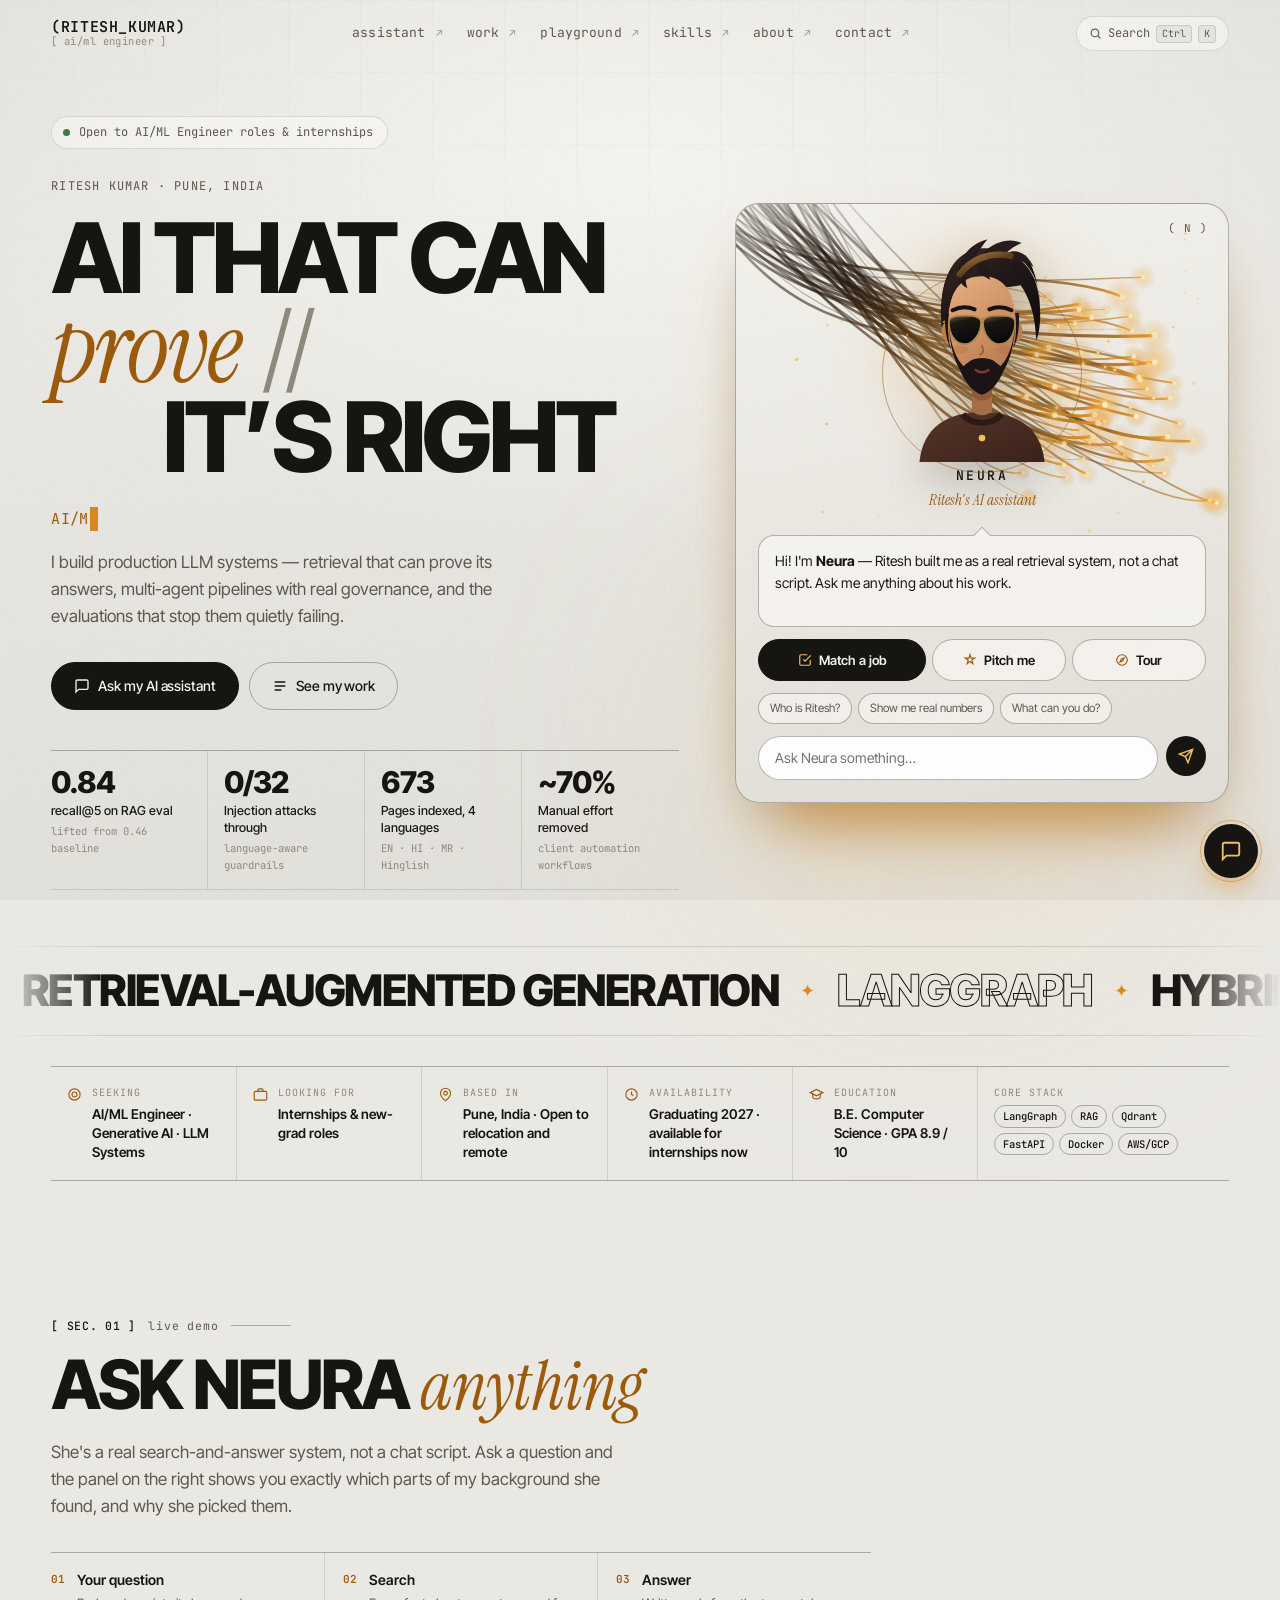
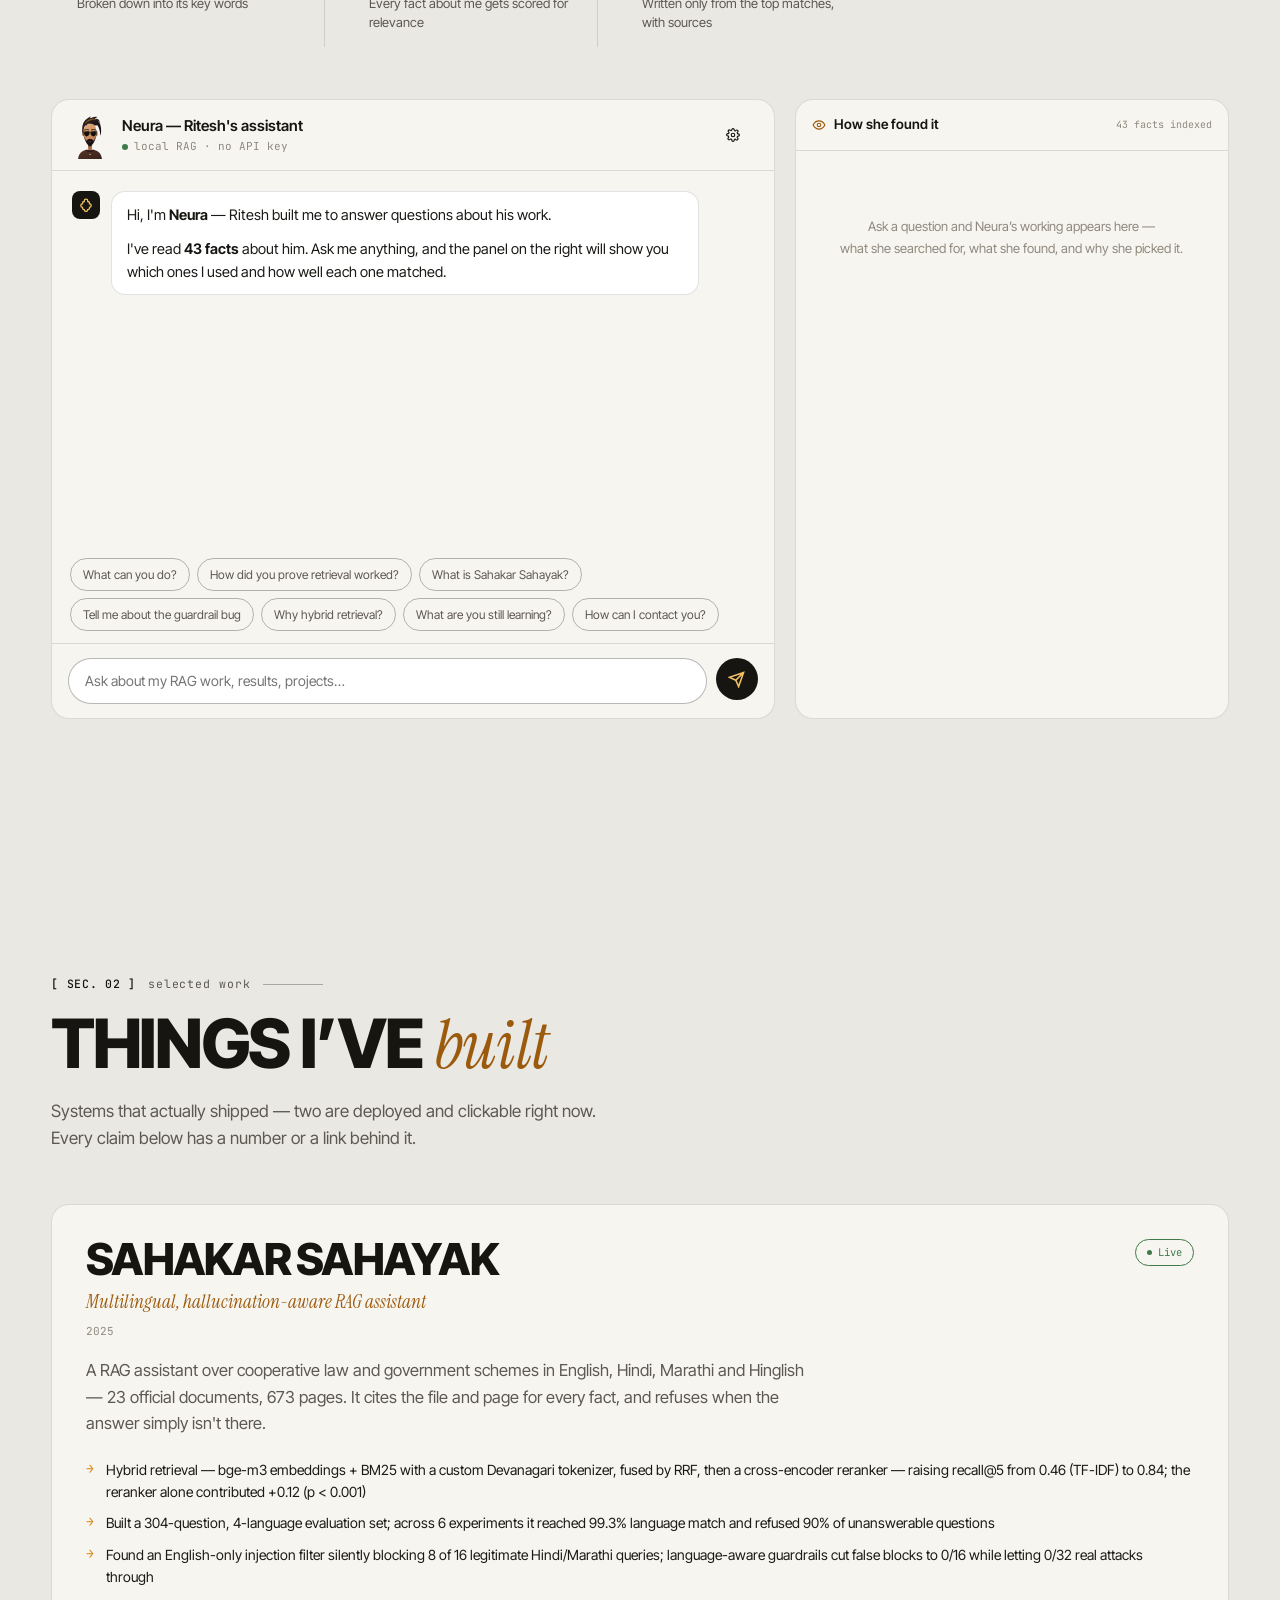
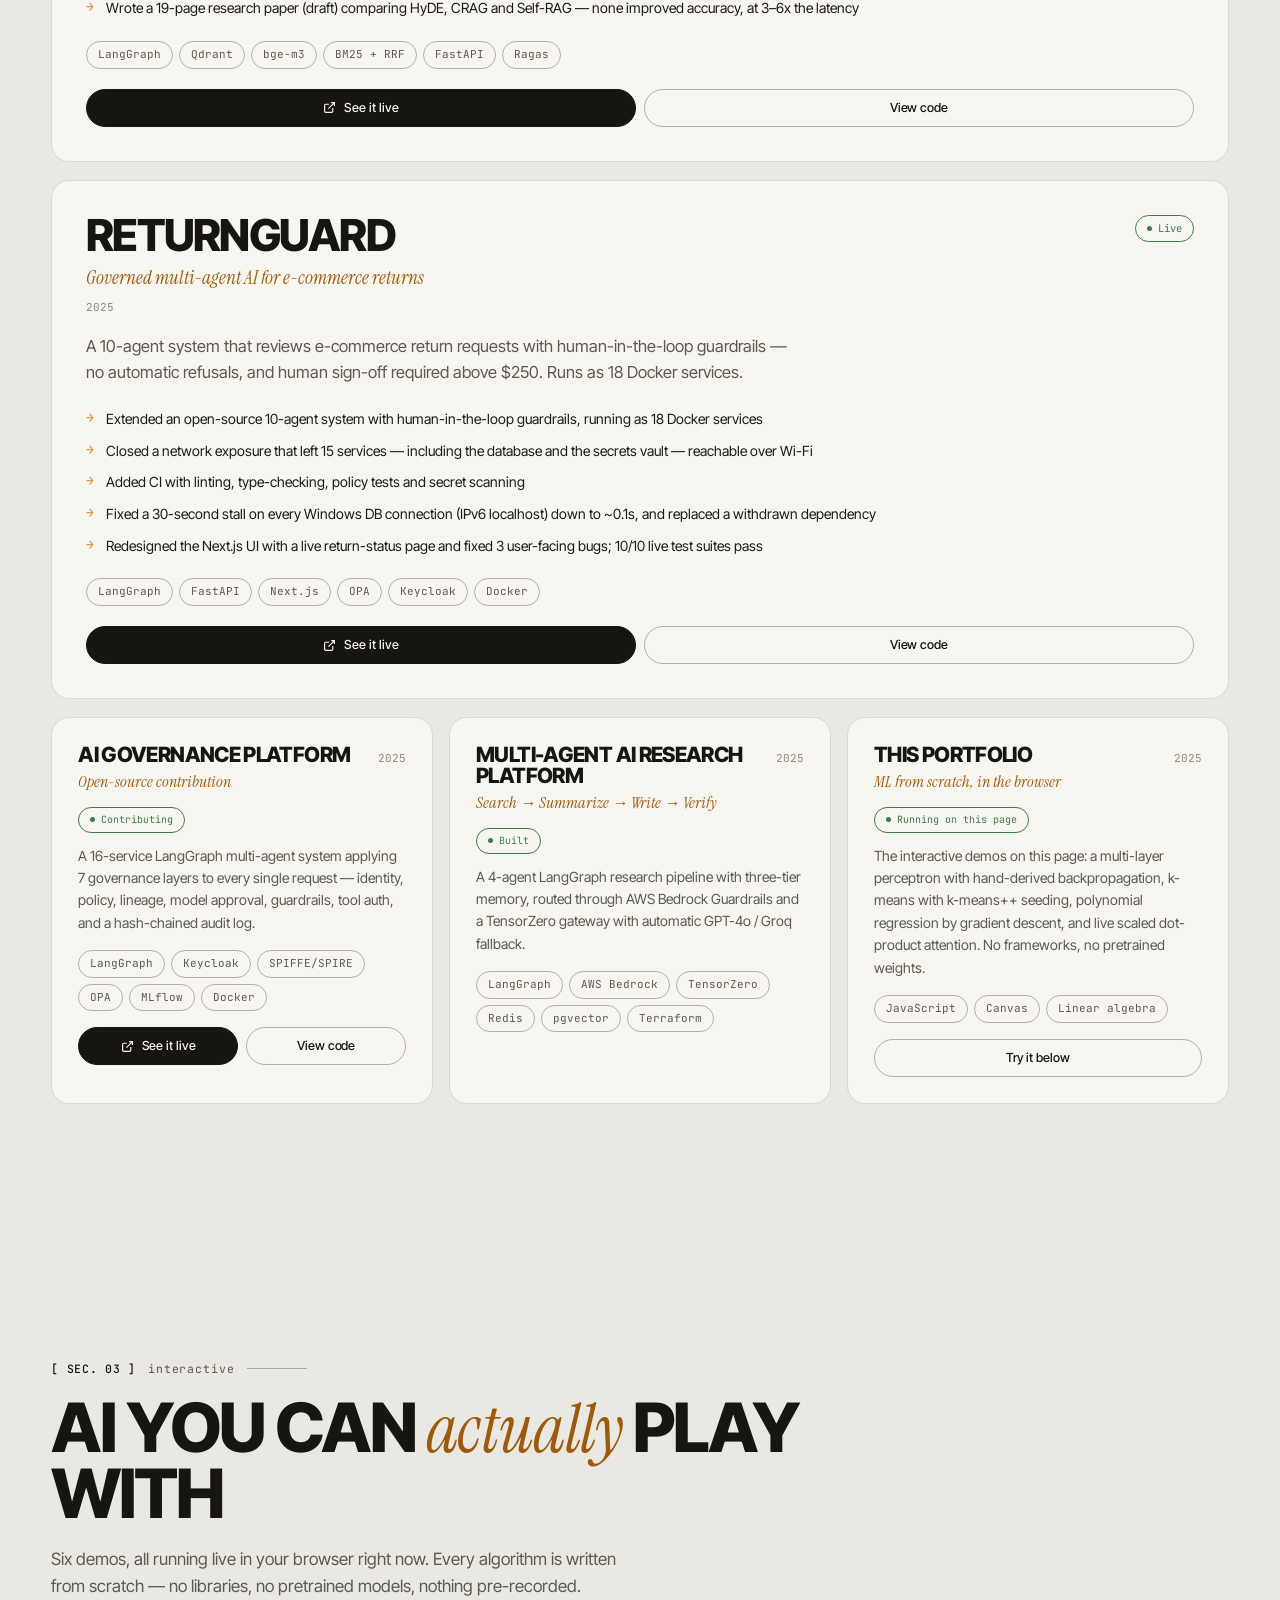
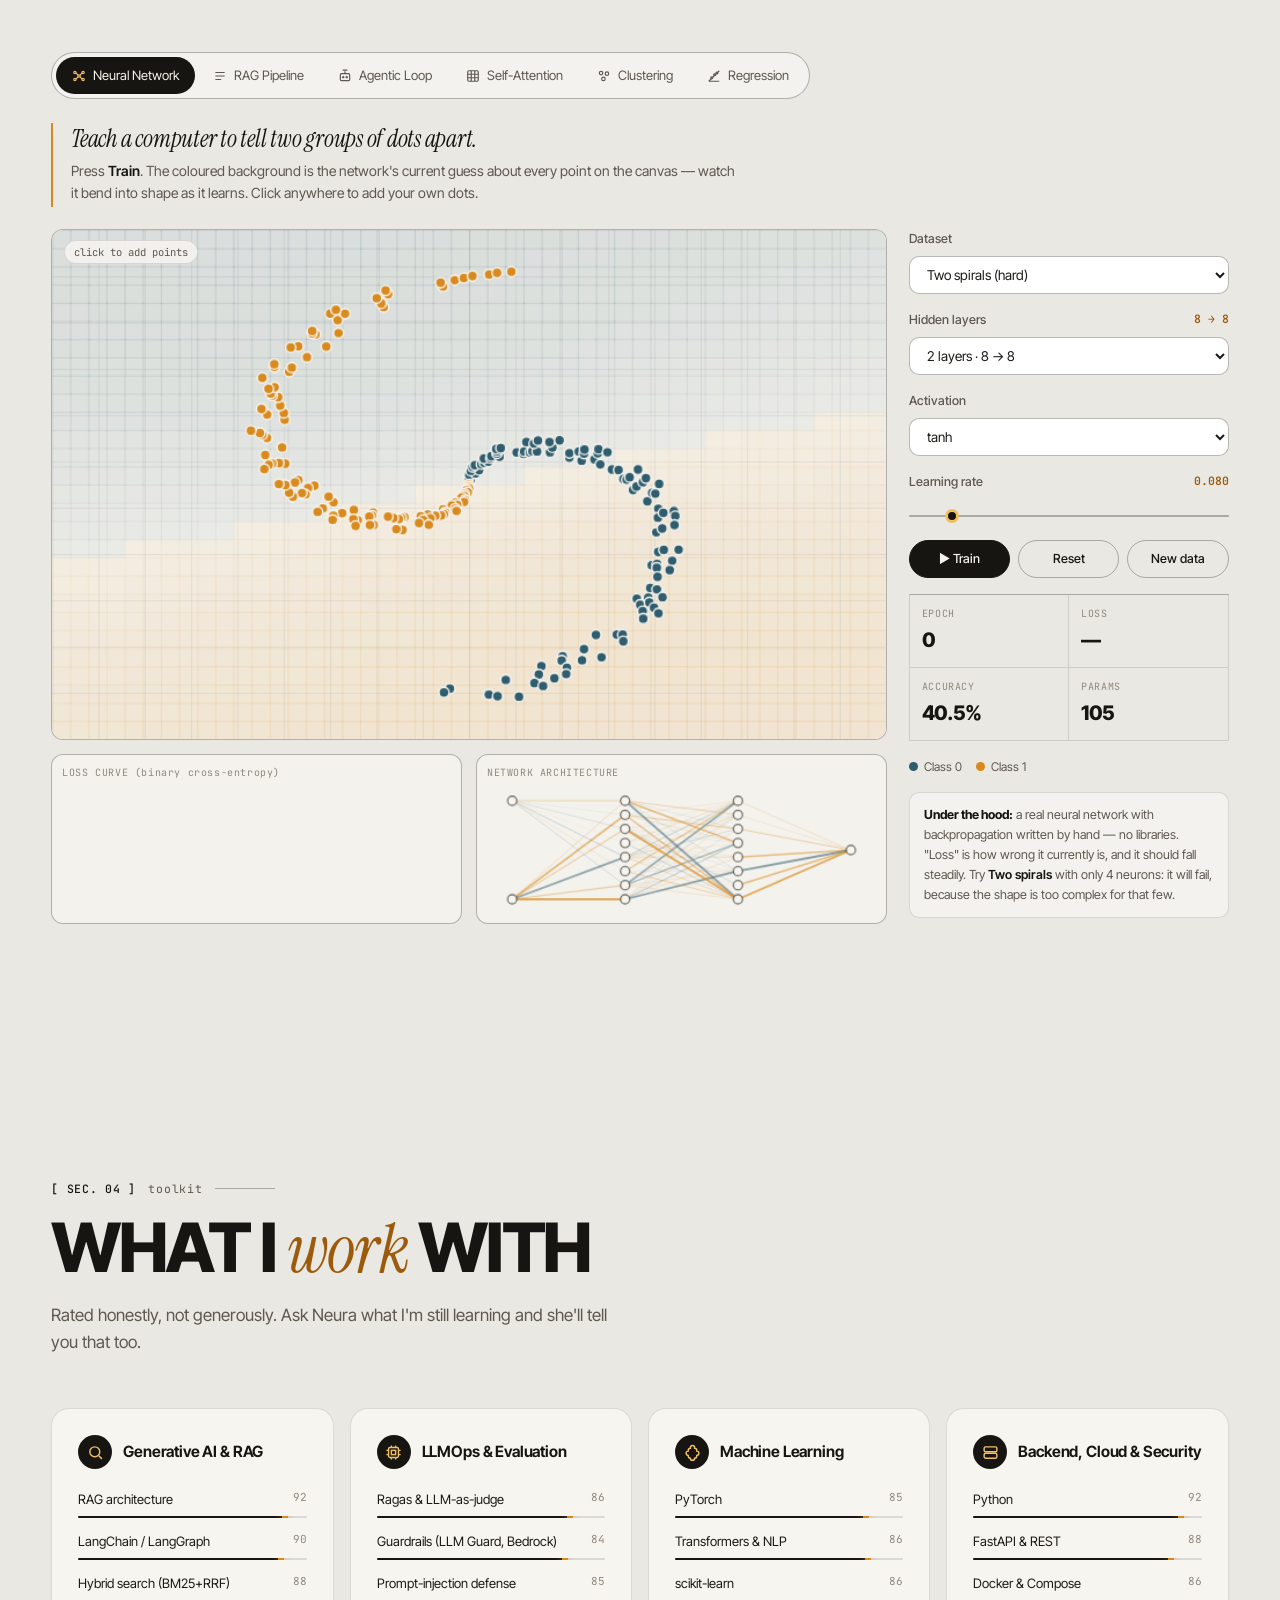
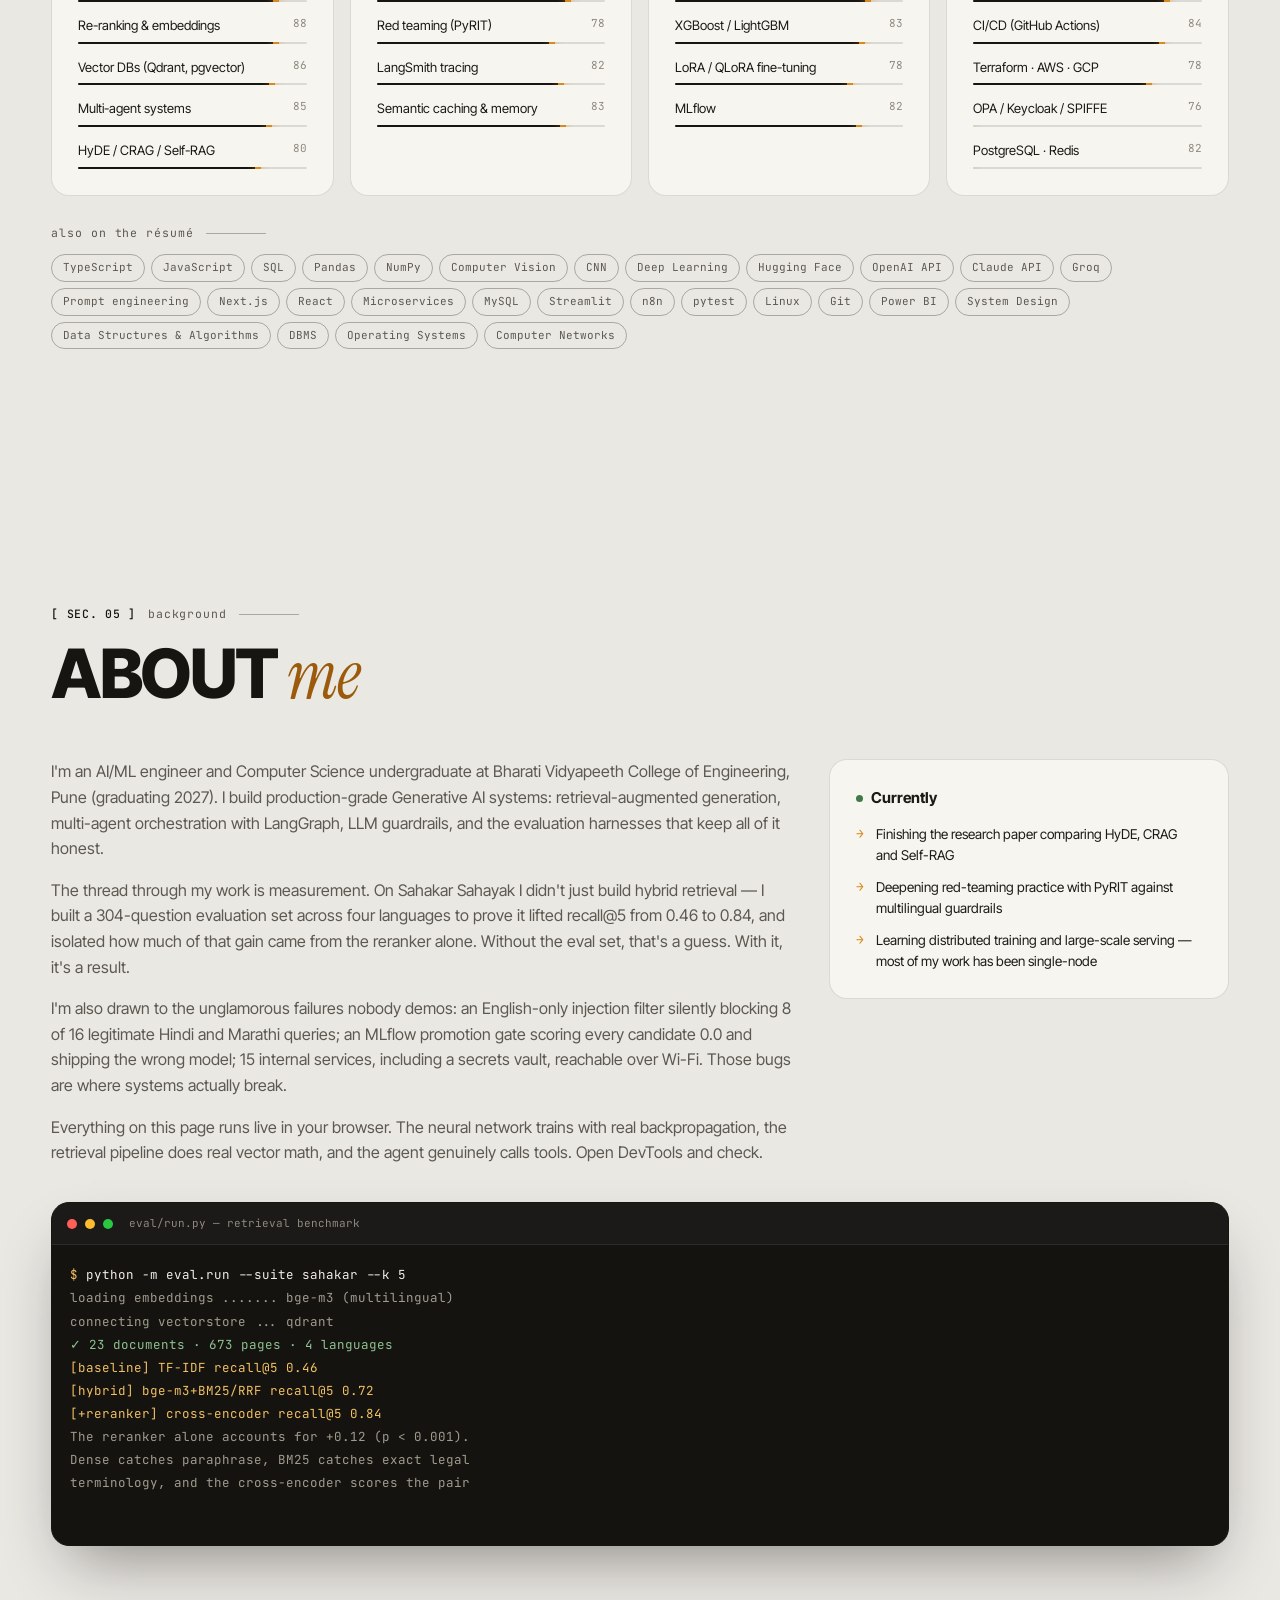
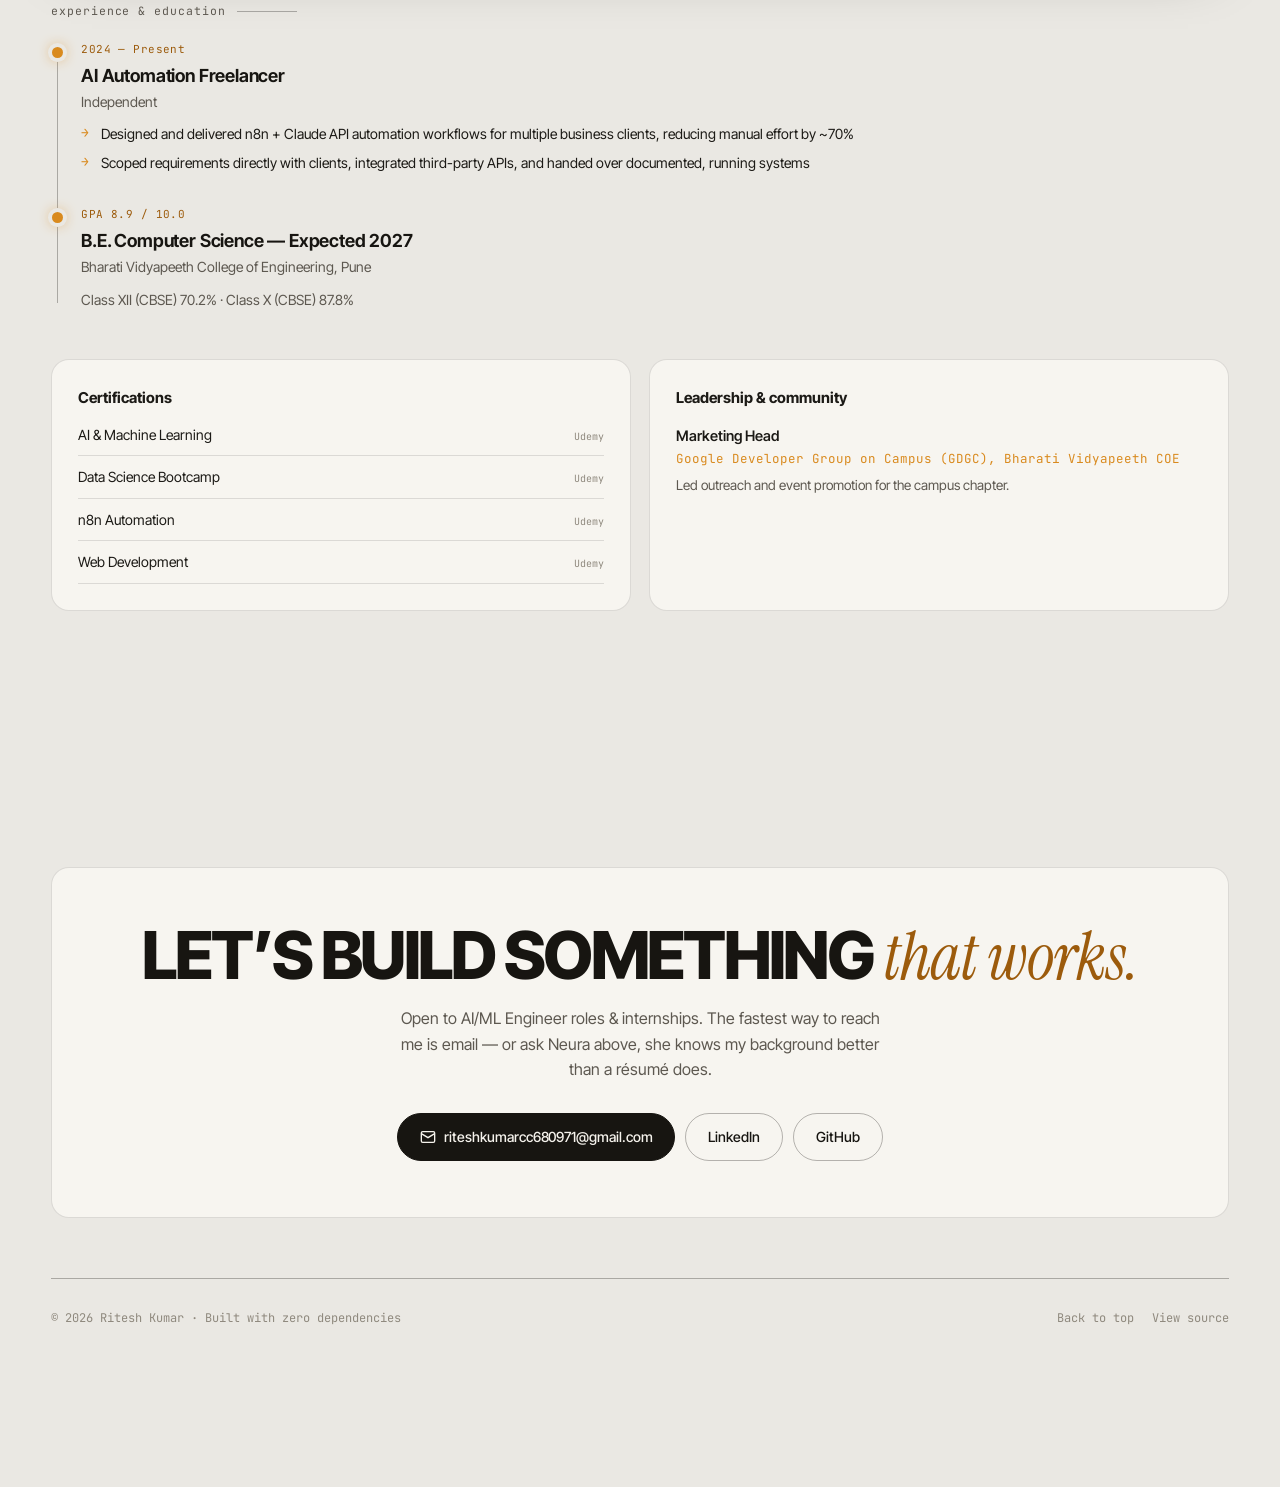
==== index.html @ d6442091 "Ritesh Kumar - AI/ML Engineer portfolio Light editorial design with Neura, an anime assistant that r" ====
<!DOCTYPE html>
<html lang="en">
<head>
<meta charset="UTF-8">
<meta name="viewport" content="width=device-width, initial-scale=1">
<title>Ritesh Kumar — AI/ML Engineer</title>
<meta name="description" content="Ritesh Kumar — AI/ML Engineer in Pune, India. Production RAG, multi-agent LangGraph systems, LLM guardrails and evaluation. Every demo on this page runs live in your browser.">
<meta name="theme-color" content="#eae8e3">

<meta property="og:type" content="website">
<meta property="og:title" content="Ritesh Kumar — AI/ML Engineer">
<meta property="og:description" content="AI/ML Engineer · Pune, India. Hallucination-aware RAG, governed multi-agent systems, and the evaluations that prove they work. Interactive demos, not screenshots.">

<link rel="icon" href="data:image/svg+xml,<svg xmlns='http://www.w3.org/2000/svg' viewBox='0 0 100 100'><defs><linearGradient id='g' x1='0' y1='0' x2='1' y2='1'><stop offset='0%25' stop-color='%23e8a33d'/><stop offset='100%25' stop-color='%23b4701a'/></linearGradient></defs><rect width='100' height='100' rx='24' fill='%23171511'/><text y='.72em' x='50%25' text-anchor='middle' font-size='44' font-weight='700' font-family='system-ui,sans-serif' fill='%23e8a33d'>RK</text></svg>">

<link rel="preconnect" href="https://fonts.googleapis.com">
<link rel="preconnect" href="https://fonts.gstatic.com" crossorigin>
<link href="https://fonts.googleapis.com/css2?family=Inter+Tight:ital,wght@0,400;0,500;0,600;0,700;0,800;1,400&family=Instrument+Serif:ital@0;1&family=JetBrains+Mono:wght@400;500;600&display=swap" rel="stylesheet">
<link rel="stylesheet" href="css/style.css">
</head>
<body>

<a class="skip-link" href="#assistant">Skip to content</a>

<div class="bg-layer"></div>
<div class="grid-overlay"></div>

<!-- ======================= NAV ======================= -->
<div class="scroll-progress" id="scroll-progress"></div>
<nav class="nav" id="nav">
  <div class="wrap">
    <a href="#top" class="logo">
      <span class="logo-brand">(<span id="logo-name">RITESH_KUMAR</span>)</span>
      <span class="logo-sub" id="logo-role">[ ai/ml engineer ]</span>
    </a>

    <div class="nav-links" id="nav-links">
      <a href="#assistant">assistant <i>&#8599;</i></a>
      <a href="#projects">work <i>&#8599;</i></a>
      <a href="#playground">playground <i>&#8599;</i></a>
      <a href="#skills">skills <i>&#8599;</i></a>
      <a href="#about">about <i>&#8599;</i></a>
      <a href="#contact">contact <i>&#8599;</i></a>
    </div>

    <div class="nav-cta">
      <button class="kbd-hint" id="palette-open" aria-label="Open command palette">
        <svg width="13" height="13" viewBox="0 0 24 24" fill="none" stroke="currentColor" stroke-width="2.2"><circle cx="11" cy="11" r="7"/><path d="m21 21-4.3-4.3"/></svg>
        Search <kbd>Ctrl</kbd><kbd>K</kbd>
      </button>
      <a class="btn btn-primary btn-sm nav-resume" id="nav-resume" href="#">
        <svg width="13" height="13" viewBox="0 0 24 24" fill="none" stroke="currentColor" stroke-width="2.2"><path d="M21 15v4a2 2 0 0 1-2 2H5a2 2 0 0 1-2-2v-4M7 10l5 5 5-5M12 15V3"/></svg>
        Résumé
      </a>
      <button class="nav-toggle" id="nav-toggle" aria-label="Menu">
        <svg width="18" height="18" viewBox="0 0 24 24" fill="none" stroke="currentColor" stroke-width="2"><path d="M3 6h18M3 12h18M3 18h18"/></svg>
      </button>
    </div>
  </div>
</nav>

<!-- ======================= HERO ======================= -->
<header class="hero" id="top">
  <div class="wrap hero-inner">
    <div>
      <div class="badge">
        <span class="pulse"></span>
        <span id="avail-text">Open to AI/ML Engineer roles</span>
      </div>

      <div class="hero-name" id="hero-name"></div>
      <h1 class="display">
        <span class="d-line">AI THAT CAN</span>
        <span class="d-line"><em>prove</em> <span class="slash">//</span></span>
        <span class="d-line d-indent">IT&rsquo;S RIGHT</span>
      </h1>
      <div class="hero-role"><span id="typed"></span><span class="caret">&nbsp;</span></div>
      <p class="hero-desc" id="hero-desc"></p>

      <div class="hero-actions">
        <a href="#assistant" class="btn btn-primary">
          <svg width="16" height="16" viewBox="0 0 24 24" fill="none" stroke="currentColor" stroke-width="2"><path d="M21 15a2 2 0 0 1-2 2H7l-4 4V5a2 2 0 0 1 2-2h14a2 2 0 0 1 2 2z"/></svg>
          Ask my AI assistant
        </a>
        <a href="#projects" class="btn">
          <svg width="16" height="16" viewBox="0 0 24 24" fill="none" stroke="currentColor" stroke-width="2"><path d="M4 6h16M4 12h16M4 18h10"/></svg>
          See my work
        </a>
        <a href="#" class="btn btn-ghost" id="resume-link">
          <svg width="16" height="16" viewBox="0 0 24 24" fill="none" stroke="currentColor" stroke-width="2"><path d="M21 15v4a2 2 0 0 1-2 2H5a2 2 0 0 1-2-2v-4M7 10l5 5 5-5M12 15V3"/></svg>
          Résumé
        </a>
      </div>

      <div class="metrics" id="metrics"></div>
    </div>

    <!-- ---- Anime assistant character ---- -->
    <div class="hero-bot" id="hero-bot">
      <canvas class="strand-canvas" id="strand-canvas"></canvas>
      <div class="bot-stage">
        <div class="bot-glow"></div>
        <div class="bot-rings"><span></span><span></span></div>
        <div class="bot-char" id="avatar-mount"></div>
        <div class="bot-name">
          <span class="bot-name-tag">NEURA</span>
          <span class="bot-name-sub">Ritesh's AI assistant</span>
        </div>
      </div>

      <div class="bot-bubble" id="hero-bubble">
        <div class="bubble-inner" id="hero-bubble-text">
          Hi! I'm <b>Neura</b> — Ritesh built me as a real retrieval system, not a chat script. Ask me anything about his work.
        </div>
        <div class="bubble-meta" id="hero-bubble-meta"></div>
      </div>

      <div class="neura-skills" role="group" aria-label="Things Neura can do">
        <button type="button" class="skill-btn skill-main" data-skill="match">
          <svg width="14" height="14" viewBox="0 0 24 24" fill="none" stroke="currentColor" stroke-width="2"><path d="M9 11l3 3L22 4"/><path d="M21 12v7a2 2 0 0 1-2 2H5a2 2 0 0 1-2-2V5a2 2 0 0 1 2-2h11"/></svg>
          Match a job
        </button>
        <button type="button" class="skill-btn" data-skill="pitch">
          <svg width="14" height="14" viewBox="0 0 24 24" fill="none" stroke="currentColor" stroke-width="2"><path d="M12 3l1.9 5.8H20l-4.9 3.6 1.9 5.8L12 14.6l-4.9 3.6 1.9-5.8L4 8.8h6.1z"/></svg>
          Pitch me
        </button>
        <button type="button" class="skill-btn" data-skill="tour">
          <svg width="14" height="14" viewBox="0 0 24 24" fill="none" stroke="currentColor" stroke-width="2"><circle cx="12" cy="12" r="9"/><path d="m15.5 8.5-2.2 4.8-4.8 2.2 2.2-4.8z"/></svg>
          Tour
        </button>
      </div>

      <div class="bot-chips" id="hero-chips"></div>

      <form class="bot-input-row" id="hero-form">
        <input class="bot-input" id="hero-input" placeholder="Ask Neura something…" autocomplete="off" aria-label="Ask the assistant">
        <button class="bot-send" type="submit" aria-label="Send">
          <svg width="16" height="16" viewBox="0 0 24 24" fill="none" stroke="currentColor" stroke-width="2.2"><path d="M22 2 11 13M22 2l-7 20-4-9-9-4z"/></svg>
        </button>
      </form>
    </div>
  </div>
</header>

<!-- ======================= MARQUEE ======================= -->
<div class="marquee" aria-hidden="true">
  <div class="marquee-track" id="marquee-track"></div>
</div>

<!-- ======================= AT A GLANCE ======================= -->
<div class="glance-wrap">
  <div class="wrap">
    <div class="glance reveal reveal-stagger" id="glance"></div>
  </div>
</div>

<!-- ======================= ASSISTANT ======================= -->
<section id="assistant">
  <div class="wrap">
    <div class="sec-head reveal">
      <div class="sec-tag"><span class="sec-num">[ SEC. 01 ]</span> live demo</div>
      <h2>Ask Neura <em>anything</em></h2>
      <p>She's a real search-and-answer system, not a chat script. Ask a question and the panel on the right shows you exactly which parts of my background she found, and why she picked them.</p>

      <div class="steps">
        <div class="step">
          <span class="step-n">1</span>
          <div><b>Your question</b><span>Broken down into its key words</span></div>
        </div>
        <div class="step">
          <span class="step-n">2</span>
          <div><b>Search</b><span>Every fact about me gets scored for relevance</span></div>
        </div>
        <div class="step">
          <span class="step-n">3</span>
          <div><b>Answer</b><span>Written only from the top matches, with sources</span></div>
        </div>
      </div>
    </div>

    <div class="chat-shell reveal">
      <div class="panel chat-panel">
        <div class="chat-head">
          <div class="chat-avatar">
            <svg width="18" height="18" viewBox="0 0 24 24" fill="none" stroke="currentColor" stroke-width="2"><path d="M12 2a3 3 0 0 0-3 3v1a3 3 0 0 0-3 3v1a3 3 0 0 0 0 6v1a3 3 0 0 0 3 3 3 3 0 0 0 6 0 3 3 0 0 0 3-3v-1a3 3 0 0 0 0-6V9a3 3 0 0 0-3-3V5a3 3 0 0 0-3-3z"/></svg>
          </div>
          <div style="flex:1">
            <div class="chat-title">Portfolio Assistant</div>
            <div class="chat-status"><span class="pulse"></span><span id="brain-mode">local RAG · no API key</span></div>
          </div>
          <button class="btn btn-sm btn-ghost" id="settings-open" title="Connect an LLM">
            <svg width="14" height="14" viewBox="0 0 24 24" fill="none" stroke="currentColor" stroke-width="2"><circle cx="12" cy="12" r="3"/><path d="M19.4 15a1.7 1.7 0 0 0 .3 1.9l.1.1a2 2 0 1 1-2.8 2.8l-.1-.1a1.7 1.7 0 0 0-1.9-.3 1.7 1.7 0 0 0-1 1.5V21a2 2 0 1 1-4 0v-.1A1.7 1.7 0 0 0 8.9 19a1.7 1.7 0 0 0-1.9.3l-.1.1a2 2 0 1 1-2.8-2.8l.1-.1a1.7 1.7 0 0 0 .3-1.9 1.7 1.7 0 0 0-1.5-1H3a2 2 0 1 1 0-4h.1A1.7 1.7 0 0 0 5 8.9a1.7 1.7 0 0 0-.3-1.9l-.1-.1a2 2 0 1 1 2.8-2.8l.1.1a1.7 1.7 0 0 0 1.9.3H9a1.7 1.7 0 0 0 1-1.5V3a2 2 0 1 1 4 0v.1a1.7 1.7 0 0 0 1 1.5 1.7 1.7 0 0 0 1.9-.3l.1-.1a2 2 0 1 1 2.8 2.8l-.1.1a1.7 1.7 0 0 0-.3 1.9V9a1.7 1.7 0 0 0 1.5 1H21a2 2 0 1 1 0 4h-.1a1.7 1.7 0 0 0-1.5 1z"/></svg>
          </button>
        </div>

        <div class="chat-log" id="chat-log"></div>
        <div class="chat-suggest" id="chat-suggest"></div>

        <form class="chat-input-row" id="chat-form">
          <input class="chat-input" id="chat-input" placeholder="Ask about my RAG work, results, projects…" autocomplete="off">
          <button class="send-btn" type="submit" id="chat-send" aria-label="Send">
            <svg width="17" height="17" viewBox="0 0 24 24" fill="none" stroke="currentColor" stroke-width="2.2"><path d="M22 2 11 13M22 2l-7 20-4-9-9-4z"/></svg>
          </button>
        </form>
      </div>

      <div class="panel inspector">
        <div class="insp-head">
          <h3>
            <svg width="14" height="14" viewBox="0 0 24 24" fill="none" stroke="currentColor" stroke-width="2" style="color:var(--accent-deep)"><path d="M2 12s3.5-7 10-7 10 7 10 7-3.5 7-10 7-10-7-10-7z"/><circle cx="12" cy="12" r="3"/></svg>
            How she found it
          </h3>
          <span class="chunk-src" id="corpus-size"></span>
        </div>
        <div class="insp-body" id="inspector">
          <div class="insp-empty">
            Ask a question and Neura&rsquo;s working appears here —<br>
            what she searched for, what she found, and why she picked it.
          </div>
        </div>
      </div>
    </div>
  </div>
</section>

<!-- ======================= PROJECTS ======================= -->
<section id="projects">
  <div class="wrap">
    <div class="sec-head reveal">
      <div class="sec-tag"><span class="sec-num">[ SEC. 02 ]</span> selected work</div>
      <h2>Things I&rsquo;ve <em>built</em></h2>
      <p>Systems that actually shipped — two are deployed and clickable right now. Every claim below has a number or a link behind it.</p>
    </div>
    <div id="proj-featured" class="reveal"></div>
    <div class="proj-grid" id="proj-grid"></div>
  </div>
</section>

<!-- ======================= PLAYGROUND ======================= -->
<section id="playground">
  <div class="wrap">
    <div class="sec-head reveal">
      <div class="sec-tag"><span class="sec-num">[ SEC. 03 ]</span> interactive</div>
      <h2>AI you can <em>actually</em> play with</h2>
      <p>Six demos, all running live in your browser right now. Every algorithm is written from scratch — no libraries, no pretrained models, nothing pre-recorded.</p>
    </div>

    <div class="tabs reveal" id="tabs">
      <button class="tab active" data-tab="nn">
        <svg width="14" height="14" viewBox="0 0 24 24" fill="none" stroke="currentColor" stroke-width="2"><circle cx="5" cy="6" r="2"/><circle cx="5" cy="18" r="2"/><circle cx="12" cy="12" r="2"/><circle cx="19" cy="6" r="2"/><circle cx="19" cy="18" r="2"/><path d="M7 6.5 10.5 11M7 17.5 10.5 13M14 11 17 6.5M14 13l3 4.5"/></svg>
        Neural Network
      </button>
      <button class="tab" data-tab="rag">
        <svg width="14" height="14" viewBox="0 0 24 24" fill="none" stroke="currentColor" stroke-width="2"><path d="M4 6h16M4 12h16M4 18h10"/></svg>
        RAG Pipeline
      </button>
      <button class="tab" data-tab="agent">
        <svg width="14" height="14" viewBox="0 0 24 24" fill="none" stroke="currentColor" stroke-width="2"><rect x="4" y="8" width="16" height="12" rx="2"/><path d="M12 8V4M8 2h8"/><circle cx="9" cy="14" r="1"/><circle cx="15" cy="14" r="1"/></svg>
        Agentic Loop
      </button>
      <button class="tab" data-tab="attn">
        <svg width="14" height="14" viewBox="0 0 24 24" fill="none" stroke="currentColor" stroke-width="2"><rect x="3" y="3" width="18" height="18" rx="2"/><path d="M3 9h18M3 15h18M9 3v18M15 3v18"/></svg>
        Self-Attention
      </button>
      <button class="tab" data-tab="kmeans">
        <svg width="14" height="14" viewBox="0 0 24 24" fill="none" stroke="currentColor" stroke-width="2"><circle cx="7" cy="7" r="3"/><circle cx="17" cy="8" r="3"/><circle cx="11" cy="17" r="3"/></svg>
        Clustering
      </button>
      <button class="tab" data-tab="reg">
        <svg width="14" height="14" viewBox="0 0 24 24" fill="none" stroke="currentColor" stroke-width="2"><path d="M3 21 21 3M3 21h18"/><circle cx="8" cy="15" r="1.6"/><circle cx="13" cy="10" r="1.6"/><circle cx="17" cy="7" r="1.6"/></svg>
        Regression
      </button>
    </div>

    <!-- ---- Neural network ---- -->
    <div class="tab-panel active" data-panel="nn">
      <div class="demo-intro">
        <b>Teach a computer to tell two groups of dots apart.</b>
        <span>Press <b>Train</b>. The coloured background is the network's current guess about every point on the canvas — watch it bend into shape as it learns. Click anywhere to add your own dots.</span>
      </div>
      <div class="demo-grid">
        <div>
          <div class="canvas-wrap">
            <canvas id="nn-canvas" width="720" height="440"></canvas>
            <div class="canvas-badge" id="nn-badge">click to add points</div>
          </div>
          <div style="display:grid;grid-template-columns:1fr 1fr;gap:14px;margin-top:14px">
            <div class="canvas-wrap" style="padding:10px">
              <div class="stat-l" style="margin-bottom:6px">LOSS CURVE (binary cross-entropy)</div>
              <canvas id="nn-loss" width="340" height="110"></canvas>
            </div>
            <div class="canvas-wrap" style="padding:10px">
              <div class="stat-l" style="margin-bottom:6px">NETWORK ARCHITECTURE</div>
              <canvas id="nn-arch" width="340" height="110"></canvas>
            </div>
          </div>
        </div>

        <div class="ctrl-stack">
          <div class="ctrl-group">
            <div class="ctrl-label">Dataset</div>
            <select id="nn-dataset">
              <option value="spiral">Two spirals (hard)</option>
              <option value="circles">Concentric circles</option>
              <option value="xor">XOR quadrants</option>
              <option value="blobs">Gaussian blobs (easy)</option>
            </select>
          </div>
          <div class="ctrl-group">
            <div class="ctrl-label">Hidden layers <span class="ctrl-val" id="nn-arch-val">8 → 8</span></div>
            <select id="nn-layers">
              <option value="4">1 layer · 4 neurons</option>
              <option value="8">1 layer · 8 neurons</option>
              <option value="8,8" selected>2 layers · 8 → 8</option>
              <option value="12,8">2 layers · 12 → 8</option>
              <option value="16,12,8">3 layers · 16 → 12 → 8</option>
            </select>
          </div>
          <div class="ctrl-group">
            <div class="ctrl-label">Activation</div>
            <select id="nn-act">
              <option value="tanh">tanh</option>
              <option value="relu">ReLU</option>
              <option value="sigmoid">sigmoid</option>
            </select>
          </div>
          <div class="ctrl-group">
            <div class="ctrl-label">Learning rate <span class="ctrl-val" id="nn-lr-val">0.080</span></div>
            <input type="range" id="nn-lr" min="1" max="60" value="8">
          </div>

          <div class="btn-row">
            <button class="btn btn-primary btn-sm" id="nn-play">▶ Train</button>
            <button class="btn btn-sm" id="nn-reset">Reset</button>
            <button class="btn btn-sm" id="nn-regen">New data</button>
          </div>

          <div class="stat-grid">
            <div class="stat"><div class="stat-l">EPOCH</div><div class="stat-v" id="nn-epoch">0</div></div>
            <div class="stat"><div class="stat-l">LOSS</div><div class="stat-v" id="nn-loss-val">—</div></div>
            <div class="stat"><div class="stat-l">ACCURACY</div><div class="stat-v" id="nn-acc">—</div></div>
            <div class="stat"><div class="stat-l">PARAMS</div><div class="stat-v" id="nn-params">0</div></div>
          </div>

          <div class="legend">
            <div class="legend-item"><span class="legend-dot" style="background:#2f5d6e"></span>Class 0</div>
            <div class="legend-item"><span class="legend-dot" style="background:#d98a1e"></span>Class 1</div>
          </div>

          <div class="note">
            <strong>Under the hood:</strong> a real neural network with backpropagation written by hand — no libraries. "Loss" is how wrong it currently is, and it should fall steadily. Try <em>Two spirals</em> with only 4 neurons: it will fail, because the shape is too complex for that few.
          </div>
        </div>
      </div>
    </div>

    <!-- ---- RAG pipeline ---- -->
    <div class="tab-panel" data-panel="rag">
      <div class="demo-intro">
        <b>This is how Neura above actually works — try it on your own text.</b>
        <span>Paste anything, ask a question about it, and every step is shown: how the text gets split up, how each piece is scored against your question, and which pieces survive to form the answer.</span>
      </div>
      <div class="demo-grid">
        <div class="ctrl-stack">
          <div class="ctrl-group">
            <div class="ctrl-label">1 · Your document <span class="ctrl-val" id="rag-doc-stats"></span></div>
            <textarea class="text-input" id="rag-doc" rows="7"></textarea>
          </div>
          <div class="ctrl-group">
            <div class="ctrl-label">Chunk size <span class="ctrl-val" id="rag-cs-val">180 chars</span></div>
            <input type="range" id="rag-cs" min="80" max="400" value="180" step="10">
          </div>
          <div class="ctrl-group">
            <div class="ctrl-label">Overlap <span class="ctrl-val" id="rag-ov-val">40 chars</span></div>
            <input type="range" id="rag-ov" min="0" max="120" value="40" step="5">
          </div>
          <div class="ctrl-group">
            <div class="ctrl-label">2 · Ask a question</div>
            <input class="text-input" id="rag-q" placeholder="What does the document say about…">
          </div>
          <button class="btn btn-primary" id="rag-run">Run pipeline</button>
          <div class="note">
            <strong>Try breaking it:</strong> set the chunk size very small and the answer loses its context. Set the overlap to zero and any fact sitting on a boundary becomes unfindable. This is the real trade-off in every search system.
          </div>
        </div>

        <div class="panel" style="padding:18px;min-height:520px" id="rag-out">
          <div class="insp-empty">Paste text, ask a question, hit run.<br>Every pipeline stage is rendered step by step.</div>
        </div>
      </div>
    </div>

    <!-- ---- Agent ---- -->
    <div class="tab-panel" data-panel="agent">
      <div class="demo-intro">
        <b>Give an AI a goal and watch it figure out the steps itself.</b>
        <span>It splits your goal into parts, picks the right tool for each one, runs it, and reads the result before answering. Expand any step to see the raw data it got back.</span>
      </div>
      <div class="demo-grid">
        <div class="ctrl-stack">
          <div class="ctrl-group">
            <div class="ctrl-label">Give the agent a goal</div>
            <input class="text-input" id="agent-goal" placeholder="e.g. list my langgraph projects and how to contact me">
          </div>
          <div class="btn-row">
            <button class="btn btn-primary" id="agent-run">Run agent</button>
            <button class="btn" id="agent-clear">Clear</button>
          </div>
          <div class="ctrl-group">
            <div class="ctrl-label">Try one of these</div>
            <div class="pill-row" id="agent-examples"></div>
          </div>
          <div class="ctrl-group">
            <div class="ctrl-label">Registered tools</div>
            <div id="agent-tools" style="display:grid;gap:7px"></div>
          </div>
          <div class="note">
            <strong>Why this matters:</strong> a chatbot only talks. An agent <em>does things</em> — it calls real functions and works from what they return, so it can't invent an answer. Try a two-part goal and watch it handle each half separately.
          </div>
        </div>

        <div class="panel" style="padding:18px;min-height:520px">
          <div class="trace" id="agent-trace">
            <div class="insp-empty">Give the agent a goal to watch it reason.</div>
          </div>
        </div>
      </div>
    </div>

    <!-- ---- Attention ---- -->
    <div class="tab-panel" data-panel="attn">
      <div class="demo-intro">
        <b>See which words a language model connects to which.</b>
        <span>This is the mechanism behind every modern AI model. Brighter squares mean a stronger connection — row <em>i</em> shows what word <em>i</em> is paying attention to.</span>
      </div>
      <div class="demo-grid">
        <div>
          <div class="panel" style="padding:20px;overflow:auto">
            <div class="stage-label">Each row shows what that word is looking at</div>
            <div style="font-family:var(--mono);font-size:11px;color:var(--dim);margin:-2px 0 10px">softmax( Q · K&#7488; / &radic;d<sub>k</sub> ) · brighter = stronger link</div>
            <div class="attn-grid" id="attn-out"></div>
          </div>
        </div>
        <div class="ctrl-stack">
          <div class="ctrl-group">
            <div class="ctrl-label">Input sentence</div>
            <textarea class="text-input" id="attn-text" rows="3">the model learns to retrieve relevant documents before it answers</textarea>
          </div>
          <div class="ctrl-group">
            <div class="ctrl-label">Attention head <span class="ctrl-val" id="attn-head-val">0</span></div>
            <input type="range" id="attn-head" min="0" max="5" value="0">
          </div>
          <button class="btn btn-primary" id="attn-run">Compute attention</button>
          <div class="stat-grid">
            <div class="stat"><div class="stat-l">TOKENS</div><div class="stat-v" id="attn-n">—</div></div>
            <div class="stat"><div class="stat-l">d_model</div><div class="stat-v" id="attn-dim">32</div></div>
          </div>
          <div class="note">
            <strong>Why it matters:</strong> this is how a model knows that "it" in a sentence refers back to a specific earlier word. Real models run several of these "heads" at once, each learning a different kind of relationship — drag the slider to switch between them.
          </div>
        </div>
      </div>
    </div>

    <!-- ---- KMeans ---- -->
    <div class="tab-panel" data-panel="kmeans">
      <div class="demo-intro">
        <b>Sort scattered points into groups — without being told what the groups are.</b>
        <span>Press <b>Run</b> and watch it repeat two moves: assign every point to its nearest centre, then move each centre to the middle of its points. Repeat until nothing moves.</span>
      </div>
      <div class="demo-grid">
        <div class="canvas-wrap">
          <canvas id="km-canvas" width="720" height="460"></canvas>
          <div class="canvas-badge">click to add points</div>
        </div>
        <div class="ctrl-stack">
          <div class="ctrl-group">
            <div class="ctrl-label">Clusters (k) <span class="ctrl-val" id="km-k-val">3</span></div>
            <input type="range" id="km-k" min="2" max="6" value="3">
          </div>
          <div class="btn-row">
            <button class="btn btn-primary btn-sm" id="km-play">▶ Run</button>
            <button class="btn btn-sm" id="km-step">Step</button>
            <button class="btn btn-sm" id="km-reset">Reset</button>
          </div>
          <div class="stat-grid">
            <div class="stat"><div class="stat-l">ITERATION</div><div class="stat-v" id="km-iter">0</div></div>
            <div class="stat"><div class="stat-l">INERTIA</div><div class="stat-v" id="km-inertia">—</div></div>
            <div class="stat"><div class="stat-l">POINTS</div><div class="stat-v" id="km-n">0</div></div>
            <div class="stat"><div class="stat-l">STATE</div><div class="stat-v" id="km-state">idle</div></div>
          </div>
          <div class="note">
            <strong>Under the hood:</strong> where you drop the starting centres decides how good the result is. This uses <em>k-means++</em>, which spreads the starting points out on purpose so two centres don't land in the same blob. "Inertia" measures how tight the groups are — lower is better.
          </div>
        </div>
      </div>
    </div>

    <!-- ---- Regression ---- -->
    <div class="tab-panel" data-panel="reg">
      <div class="demo-intro">
        <b>Draw the best line through some data — then watch it try too hard.</b>
        <span>Press <b>Fit</b>. At low complexity the curve is too stiff to follow the data. Crank the complexity up and it contorts to touch every single point — which looks perfect and predicts terribly.</span>
      </div>
      <div class="demo-grid">
        <div class="canvas-wrap">
          <canvas id="reg-canvas" width="720" height="460"></canvas>
          <div class="canvas-badge">click to add data points</div>
        </div>
        <div class="ctrl-stack">
          <div class="ctrl-group">
            <div class="ctrl-label">Polynomial degree <span class="ctrl-val" id="reg-deg-val">3</span></div>
            <input type="range" id="reg-deg" min="1" max="8" value="3">
          </div>
          <div class="ctrl-group">
            <div class="ctrl-label">Learning rate <span class="ctrl-val" id="reg-lr-val">0.120</span></div>
            <input type="range" id="reg-lr" min="1" max="50" value="12">
          </div>
          <div class="btn-row">
            <button class="btn btn-primary btn-sm" id="reg-play">▶ Fit</button>
            <button class="btn btn-sm" id="reg-reset">Reset</button>
            <button class="btn btn-sm" id="reg-clear">Clear pts</button>
          </div>
          <div class="stat-grid">
            <div class="stat"><div class="stat-l">STEPS</div><div class="stat-v" id="reg-steps">0</div></div>
            <div class="stat"><div class="stat-l">MSE</div><div class="stat-v" id="reg-mse">—</div></div>
          </div>
          <div class="note">
            <strong>This is called overfitting</strong>, and it's one of the biggest traps in machine learning: a model that memorises its training data instead of learning the pattern. It scores perfectly on data it has seen and fails on anything new.
          </div>
        </div>
      </div>
    </div>
  </div>
</section>

<!-- ======================= SKILLS ======================= -->
<section id="skills">
  <div class="wrap">
    <div class="sec-head reveal">
      <div class="sec-tag"><span class="sec-num">[ SEC. 04 ]</span> toolkit</div>
      <h2>What I <em>work</em> with</h2>
      <p>Rated honestly, not generously. Ask Neura what I'm still learning and she'll tell you that too.</p>
    </div>
    <div class="skills-grid" id="skills-grid"></div>
    <div class="also-skills reveal">
      <div class="sec-tag" style="margin-bottom:12px">also on the résumé</div>
      <div class="stack-row" id="also-skills"></div>
    </div>
  </div>
</section>

<!-- ======================= ABOUT ======================= -->
<section id="about">
  <div class="wrap">
    <div class="sec-head reveal">
      <div class="sec-tag"><span class="sec-num">[ SEC. 05 ]</span> background</div>
      <h2>About <em>me</em></h2>
    </div>
    <div style="display:grid;grid-template-columns:1.3fr .7fr;gap:36px;align-items:start" class="reveal" id="about-layout">
      <div id="about-text" style="display:grid;gap:16px;font-size:16px;color:var(--muted)"></div>
      <div class="card">
        <h3 style="font-size:15px;margin-bottom:14px;display:flex;align-items:center;gap:8px">
          <span class="pulse"></span> Currently
        </h3>
        <div id="now-list" style="display:grid;gap:11px"></div>
      </div>
    </div>

    <div class="term reveal" style="margin-top:36px">
      <div class="term-bar">
        <span class="dot" style="background:#ff5f57"></span>
        <span class="dot" style="background:#febc2e"></span>
        <span class="dot" style="background:#28c840"></span>
        <span class="term-title">eval/run.py — retrieval benchmark</span>
      </div>
      <div class="term-body" id="term-body"></div>
    </div>

    <div style="margin-top:56px" class="reveal">
      <div class="sec-tag" style="margin-bottom:20px">Experience &amp; education</div>
      <div class="timeline" id="timeline"></div>
    </div>

    <div style="margin-top:48px;display:grid;grid-template-columns:1fr 1fr;gap:18px" id="extras-row">
      <div class="card">
        <h3 style="font-size:15px;margin-bottom:14px">Certifications</h3>
        <div id="cert-list" style="display:grid;gap:10px"></div>
      </div>
      <div class="card">
        <h3 style="font-size:15px;margin-bottom:14px">Leadership &amp; community</h3>
        <div id="lead-list" style="display:grid;gap:12px"></div>
      </div>
    </div>
  </div>
</section>

<!-- ======================= CONTACT ======================= -->
<section id="contact">
  <div class="wrap">
    <div class="card contact-card reveal">
      <h2>Let&rsquo;s build something <span class="grad-text">that works.</span></h2>
      <p id="contact-blurb"></p>
      <div class="contact-actions" id="contact-actions"></div>
    </div>

    <div class="footer">
      <div>© <span id="year"></span> <span id="foot-name"></span> · Built with zero dependencies</div>
      <div class="foot-links">
        <a href="#top">Back to top</a>
        <a href="#" id="foot-source">View source</a>
      </div>
    </div>
  </div>
</section>

<!-- ======================= OVERLAYS ======================= -->
<button class="fab" id="fab" aria-label="Open assistant">
  <svg width="22" height="22" viewBox="0 0 24 24" fill="none" stroke="currentColor" stroke-width="2"><path d="M21 15a2 2 0 0 1-2 2H7l-4 4V5a2 2 0 0 1 2-2h14a2 2 0 0 1 2 2z"/></svg>
</button>

<div class="palette-bg" id="palette-bg">
  <div class="palette">
    <input class="palette-input" id="palette-input" placeholder="Jump to a section, or ask Neura…" autocomplete="off">
    <div class="palette-list" id="palette-list"></div>
  </div>
</div>

<div class="modal-bg" id="settings-modal">
  <div class="modal">
    <h3>Connect a language model</h3>
    <p>The assistant already works — it runs a real retrieval pipeline locally with no key. Adding a key swaps only the <em>generation</em> step for a live LLM, so answers get written rather than assembled. Retrieval stays identical.</p>

    <div class="field">
      <label>Provider</label>
      <select id="llm-provider">
        <option value="groq">Groq — free tier, fastest</option>
        <option value="openai">OpenAI-compatible</option>
      </select>
    </div>
    <div class="field">
      <label>API key</label>
      <input class="text-input" id="llm-key" type="password" placeholder="gsk_… / sk_…" autocomplete="off">
    </div>
    <div class="field">
      <label>Model</label>
      <input class="text-input" id="llm-model" placeholder="llama-3.3-70b-versatile">
    </div>

    <div class="note" style="margin-bottom:18px">
      Your key is kept in this browser tab's memory only — never written to storage, never sent anywhere except the provider you chose. Reloading the page clears it.
    </div>

    <div class="btn-row">
      <button class="btn btn-primary" id="llm-save">Save &amp; use</button>
      <button class="btn" id="llm-clear">Use local mode</button>
      <button class="btn btn-ghost" id="settings-close">Close</button>
    </div>
  </div>
</div>

<div class="modal-bg" id="matcher-modal" role="dialog" aria-modal="true" aria-labelledby="matcher-title">
  <div class="modal matcher">
    <div class="matcher-head">
      <div class="matcher-avatar" id="matcher-avatar"></div>
      <div class="matcher-intro">
        <div class="sec-tag"><span class="sec-num">[ NEURA.SKILL ]</span> job match</div>
        <h3 id="matcher-title">Does Ritesh fit <em>your</em> role?</h3>
        <p>Paste a job description. I'll check every requirement against work he has actually shipped — and tell you the gaps too.</p>
      </div>
      <button type="button" class="modal-x" id="matcher-close" aria-label="Close">&#10005;</button>
    </div>

    <div class="matcher-input" id="matcher-input">
      <textarea class="text-input" id="matcher-jd" rows="10" placeholder="Paste the full job description here — requirements section included…"></textarea>
      <div class="btn-row">
        <button type="button" class="btn btn-primary" id="matcher-run">Analyse the fit</button>
        <button type="button" class="btn" id="matcher-sample">Try a sample job</button>
      </div>
      <div class="matcher-privacy">
        <svg width="12" height="12" viewBox="0 0 24 24" fill="none" stroke="currentColor" stroke-width="2.2"><rect x="4" y="11" width="16" height="10" rx="2"/><path d="M8 11V7a4 4 0 0 1 8 0v4"/></svg>
        Runs entirely in your browser. Nothing you paste is sent anywhere.
      </div>
    </div>

    <div class="matcher-results" id="matcher-results" hidden></div>
  </div>
</div>

<div class="tour-card" id="tour-card" role="dialog" aria-live="polite" aria-label="Guided tour" hidden>
  <div class="tour-avatar" id="tour-avatar"></div>
  <div class="tour-body">
    <div class="tour-step" id="tour-step">01 / 06</div>
    <p id="tour-text"></p>
    <div class="tour-actions">
      <button type="button" class="btn btn-sm btn-ghost" id="tour-end">End tour</button>
      <button type="button" class="btn btn-sm" id="tour-back">← Back</button>
      <button type="button" class="btn btn-sm btn-primary" id="tour-next">Next →</button>
    </div>
  </div>
</div>

<div class="toast" id="toast"></div>

<script src="js/profile.js"></script>
<script src="js/rag.js"></script>
<script src="js/ml.js"></script>
<script src="js/agent.js"></script>
<script src="js/avatar.js"></script>
<script src="js/chat.js"></script>
<script src="js/neura-skills.js"></script>
<script src="js/playground.js"></script>
<script src="js/main.js"></script>
</body>
</html>
---- css/style.css ----
/* ============================================================================
 * style.css - light editorial design system
 *
 * Direction: warm off-white ground, near-black ink, one amber accent.
 * Oversized condensed caps mixed with an italic serif, monospace micro-labels
 * in brackets, hairline rules, and lots of empty space. The one dramatic
 * element is the fibre-strand field in the hero.
 * ==========================================================================*/

/* -- Tokens ---------------------------------------------------------------- */
:root {
  --bg:          #eae8e3;
  --bg-2:        #f3f1ec;
  --paper:       #f7f5f0;
  --ink:         #171511;
  --text:        #1c1a16;
  --muted:       #5d5850;
  --dim:         #8f897e;
  --border:      rgba(23, 21, 17, .12);
  --border-lit:  rgba(23, 21, 17, .30);
  --surface:     rgba(255, 255, 255, .42);
  --surface-2:   rgba(255, 255, 255, .72);

  --accent:      #d98a1e;   /* the glowing fibre tips */
  --accent-deep: #9c5b0c;
  --accent-soft: #f2c063;
  --ok:          #3f7a4a;

  /* Legacy names. JS writes these into inline styles (var(--cyan) etc.), so
     they're kept as aliases rather than chasing every call site. */
  --cyan:   var(--accent);
  --violet: var(--accent-deep);
  --pink:   var(--accent-soft);
  --lime:   var(--ok);
  --amber:  var(--accent);

  --grad: linear-gradient(120deg, var(--accent-soft), var(--accent) 55%, var(--accent-deep));

  --display: "Inter Tight", "Inter", "Helvetica Neue", Arial, sans-serif;
  --sans:    "Inter Tight", "Inter", -apple-system, "Segoe UI", Roboto, sans-serif;
  --serif:   "Instrument Serif", "Iowan Old Style", Georgia, serif;
  --mono:    "JetBrains Mono", "SF Mono", "Cascadia Code", Consolas, monospace;

  --r-sm: 6px;  --r: 12px;  --r-lg: 18px;  --r-xl: 24px;
  --nav-h: 68px;
  --ease: cubic-bezier(0.16, 1, 0.3, 1);
}

/* -- Reset ----------------------------------------------------------------- */
*, *::before, *::after { box-sizing: border-box; }
* { margin: 0; }

html { scroll-behavior: smooth; scroll-padding-top: calc(var(--nav-h) + 20px); }
@media (prefers-reduced-motion: reduce) {
  html { scroll-behavior: auto; }
  *, *::before, *::after { animation-duration: .01ms !important; transition-duration: .01ms !important; }
}

body {
  font-family: var(--sans);
  color: var(--text);
  line-height: 1.6;
  -webkit-font-smoothing: antialiased;
  overflow-x: hidden;
  /* the reference's soft studio backdrop: lighter in the middle, greyer at the edges */
  background:
    radial-gradient(ellipse 80% 60% at 50% 18%, #f6f4ef 0%, rgba(246,244,239,0) 70%),
    linear-gradient(180deg, #e6e4df 0%, #eae8e3 40%, #e3e1dc 100%);
  background-color: var(--bg);
  background-attachment: fixed;
}

img, canvas, svg { display: block; max-width: 100%; }
button, input, textarea, select { font: inherit; color: inherit; }
a { color: inherit; text-decoration: none; }

::selection { background: rgba(217, 138, 30, .28); color: var(--ink); }

::-webkit-scrollbar { width: 10px; height: 10px; }
::-webkit-scrollbar-track { background: var(--bg); }
::-webkit-scrollbar-thumb { background: rgba(23,21,17,.18); border-radius: 10px; border: 2px solid var(--bg); }
::-webkit-scrollbar-thumb:hover { background: rgba(23,21,17,.32); }

/* Paper grain - keeps the big flat areas from looking like a screenshot */
body::after {
  content: ""; position: fixed; inset: 0; z-index: 1; pointer-events: none; opacity: .055;
  mix-blend-mode: multiply;
  background-image: url("data:image/svg+xml,%3Csvg xmlns='http://www.w3.org/2000/svg' width='140' height='140'%3E%3Cfilter id='n'%3E%3CfeTurbulence type='fractalNoise' baseFrequency='.85' numOctaves='3'/%3E%3C/filter%3E%3Crect width='100%25' height='100%25' filter='url(%23n)'/%3E%3C/svg%3E");
}

/* -- Ambient --------------------------------------------------------------- */
.bg-layer { position: fixed; inset: 0; z-index: -2; pointer-events: none; }
.bg-layer::before {
  content: ""; position: absolute; width: 760px; height: 420px; left: 50%; top: 62%;
  transform: translateX(-10%); border-radius: 50%; filter: blur(120px);
  background: radial-gradient(circle, rgba(242,192,99,.22), transparent 70%);
}
#neural-bg { display: none; }   /* replaced by the hero strand field */
.grid-overlay {
  position: fixed; inset: 0; z-index: -1; pointer-events: none; opacity: .5;
  background-image:
    linear-gradient(rgba(23,21,17,.035) 1px, transparent 1px),
    linear-gradient(90deg, rgba(23,21,17,.035) 1px, transparent 1px);
  background-size: 72px 72px;
  mask-image: radial-gradient(ellipse 90% 55% at 50% 0%, #000 25%, transparent 75%);
  -webkit-mask-image: radial-gradient(ellipse 90% 55% at 50% 0%, #000 25%, transparent 75%);
}

/* -- Layout ---------------------------------------------------------------- */
.wrap { width: min(1240px, 92vw); margin-inline: auto; }
section { padding: clamp(72px, 10vw, 140px) 0; position: relative; }

.sec-head { margin-bottom: 52px; max-width: 820px; }
.sec-tag {
  font-family: var(--mono); font-size: 11.5px; letter-spacing: .08em;
  text-transform: lowercase; color: var(--muted); margin-bottom: 18px;
  display: flex; align-items: center; gap: 12px;
}
.sec-tag::after { content: ""; width: 60px; height: 1px; background: var(--border-lit); }
.sec-num { color: var(--ink); font-weight: 500; letter-spacing: .06em; text-transform: uppercase; }

.sec-head h2 {
  font-family: var(--display); font-weight: 800; text-transform: uppercase;
  font-size: clamp(34px, 5.6vw, 68px); line-height: .94; letter-spacing: -.035em;
  color: var(--ink);
}
.sec-head h2 em {
  font-family: var(--serif); font-style: italic; font-weight: 400;
  text-transform: none; letter-spacing: -.01em; color: var(--accent-deep);
}
.sec-head p { color: var(--muted); margin-top: 20px; font-size: 17px; line-height: 1.6; max-width: 58ch; }

/* gradient text becomes the editorial italic accent */
.grad-text {
  font-family: var(--serif); font-style: italic; font-weight: 400;
  color: var(--accent-deep); letter-spacing: -.01em;
}

/* -- Scroll progress ------------------------------------------------------- */
.scroll-progress {
  position: fixed; top: 0; left: 0; height: 2px; width: 0; z-index: 120;
  background: var(--accent); box-shadow: 0 0 10px rgba(217,138,30,.6);
  transition: width .1s linear;
}

/* -- Nav ------------------------------------------------------------------- */
.nav {
  position: fixed; top: 0; left: 0; right: 0; height: var(--nav-h); z-index: 100;
  display: flex; align-items: center; border-bottom: 1px solid transparent;
  transition: background .35s var(--ease), border-color .35s var(--ease);
}
.nav.scrolled {
  background: rgba(234, 232, 227, .82);
  backdrop-filter: blur(14px) saturate(140%); -webkit-backdrop-filter: blur(14px) saturate(140%);
  border-bottom-color: var(--border);
}
.nav .wrap { display: flex; align-items: center; justify-content: space-between; gap: 20px; }

.logo { display: flex; flex-direction: column; gap: 1px; line-height: 1.1; }
.logo-brand {
  font-family: var(--mono); font-size: 15px; font-weight: 600;
  letter-spacing: .04em; color: var(--ink);
}
.logo-sub { font-family: var(--mono); font-size: 10.5px; color: var(--dim); letter-spacing: .04em; }

.nav-links { display: flex; align-items: center; gap: 2px; }
.nav-links a {
  padding: 7px 11px; border-radius: 100px; font-size: 13px; color: var(--muted);
  font-family: var(--mono); letter-spacing: .01em; transition: color .2s, background .2s;
}
.nav-links a i { font-style: normal; font-size: 11px; opacity: .55; margin-left: 2px;
  display: inline-block; transition: transform .25s var(--ease), opacity .2s; }
.nav-links a:hover, .nav-links a.active { color: var(--ink); background: rgba(23,21,17,.06); }
.nav-links a:hover i { transform: translate(2px, -2px); opacity: 1; }

.nav-cta { display: flex; align-items: center; gap: 10px; }
.kbd-hint {
  display: flex; align-items: center; gap: 6px; padding: 7px 12px;
  border: 1px solid var(--border); border-radius: 100px; background: var(--surface);
  font-size: 12px; color: var(--muted); cursor: pointer; transition: all .2s; font-family: var(--mono);
}
.kbd-hint:hover { border-color: var(--border-lit); color: var(--ink); }
kbd {
  font-family: var(--mono); font-size: 10px; padding: 1px 5px; border-radius: 4px;
  background: rgba(23,21,17,.06); border: 1px solid var(--border); line-height: 1.4;
}
.nav-resume { padding: 7px 14px; font-size: 12.5px; }
.nav-toggle { display: none; background: none; border: 1px solid var(--border);
  border-radius: 100px; padding: 8px 11px; cursor: pointer; }

/* -- Buttons: pills, like the reference's "get started" ------------------- */
.btn {
  display: inline-flex; align-items: center; justify-content: center; gap: 8px;
  padding: 12px 22px; border-radius: 100px; font-size: 14px; font-weight: 500;
  border: 1px solid var(--border-lit); background: transparent; cursor: pointer; color: var(--ink);
  transition: transform .18s var(--ease), border-color .2s, background .2s, box-shadow .25s, color .2s;
  white-space: nowrap; letter-spacing: -.005em;
}
.btn:hover { transform: translateY(-2px); border-color: var(--ink); background: var(--surface-2); }
.btn:active { transform: translateY(0); }
.btn-primary {
  background: var(--ink); border-color: var(--ink); color: #f5f2ec;
  position: relative; overflow: hidden;
}
.btn-primary:hover {
  background: var(--ink); color: #fff;
  box-shadow: 0 10px 30px -8px rgba(217,138,30,.75), 0 0 0 1px var(--ink);
}
/* a warm light sweep across the pill on hover */
.btn-primary::after {
  content: ""; position: absolute; top: 0; left: -70%; width: 45%; height: 100%;
  background: linear-gradient(100deg, transparent, rgba(242,192,99,.45), transparent);
  transform: skewX(-20deg); transition: left .7s var(--ease);
}
.btn-primary:hover::after { left: 130%; }
.btn-sm { padding: 8px 15px; font-size: 12.5px; }
.btn-ghost { border-color: transparent; }
.btn-ghost:hover { border-color: var(--border-lit); }
.btn:disabled { opacity: .45; cursor: not-allowed; transform: none; }

/* -- Accessibility --------------------------------------------------------- */
:focus-visible { outline: 2px solid var(--accent); outline-offset: 2px; border-radius: 6px; }
.btn:focus-visible, .chip:focus-visible, .tab:focus-visible { outline-offset: 3px; border-radius: 100px; }
.skip-link {
  position: absolute; left: -9999px; top: 8px; z-index: 300;
  padding: 10px 16px; border-radius: 100px; background: var(--ink); color: #f5f2ec;
}
.skip-link:focus { left: 16px; }

/* -- Hero ------------------------------------------------------------------ */
.hero { padding-top: calc(var(--nav-h) + 48px); padding-bottom: 48px; min-height: 100vh;
  display: flex; align-items: center; }
/* No width here: this element is also .wrap, and a width declared on
   .hero-inner would override .wrap's min(1240px, 92vw) and make the hero
   run edge to edge while every other section is inset. */
.hero-inner { display: grid; grid-template-columns: 1.12fr .88fr; gap: 56px; align-items: center; }

.badge {
  display: inline-flex; align-items: center; gap: 9px; padding: 6px 14px 6px 11px;
  border: 1px solid var(--border); border-radius: 100px; background: var(--surface);
  font-size: 12px; color: var(--muted); margin-bottom: 28px; font-family: var(--mono);
}
.pulse {
  width: 7px; height: 7px; border-radius: 50%; background: var(--ok); flex: none;
  box-shadow: 0 0 0 0 rgba(63,122,74,.5); animation: pulse 2.2s infinite;
}
@keyframes pulse {
  0% { box-shadow: 0 0 0 0 rgba(63,122,74,.45); }
  70% { box-shadow: 0 0 0 8px rgba(63,122,74,0); }
  100% { box-shadow: 0 0 0 0 rgba(63,122,74,0); }
}

.hero-name {
  font-family: var(--mono); font-size: 12px; letter-spacing: .1em;
  text-transform: uppercase; color: var(--muted); margin-bottom: 18px;
}

/* the reference's mixed headline: condensed caps + italic serif + slashes */
.display {
  font-family: var(--display); font-weight: 800; text-transform: uppercase;
  font-size: clamp(46px, 7.6vw, 104px); line-height: .9; letter-spacing: -.045em;
  color: var(--ink); margin-bottom: 26px;
}
.display .d-line { display: block; white-space: nowrap; }
/* the reference staggers its headline lines; the indent is the point */
.display .d-indent { padding-left: 1.15em; }
.display em {
  font-family: var(--serif); font-style: italic; font-weight: 400;
  text-transform: none; letter-spacing: -.02em; color: var(--accent-deep);
  font-size: 1.04em; padding-right: .04em;
}
.display .slash { font-weight: 300; color: var(--dim); letter-spacing: -.08em; margin: 0 .04em; }

.hero-role {
  font-family: var(--mono); font-size: clamp(13px, 1.5vw, 15px); color: var(--accent-deep);
  margin-bottom: 18px; min-height: 1.6em; letter-spacing: .02em;
}
.caret { display: inline-block; width: 8px; background: var(--accent); margin-left: 2px;
  animation: blinkCaret 1.05s step-end infinite; }
@keyframes blinkCaret { 50% { opacity: 0; } }

.hero-desc { font-size: 17px; line-height: 1.6; color: var(--muted); max-width: 50ch; margin-bottom: 32px; }
.hero-actions { display: flex; flex-wrap: wrap; gap: 10px; margin-bottom: 40px; }

/* metrics: hairline table, numbers in the display face */
.metrics { display: grid; grid-template-columns: repeat(4, 1fr);
  border-top: 1px solid var(--border-lit); border-bottom: 1px solid var(--border); }
.metric { padding: 16px 14px 16px 0; border-right: 1px solid var(--border); transition: background .25s; }
.metric:last-child { border-right: none; }
.metric + .metric { padding-left: 16px; }
.metric-v { font-family: var(--display); font-size: 30px; font-weight: 800; letter-spacing: -.04em; color: var(--ink); line-height: 1.05; }
.metric-l { font-size: 12.5px; color: var(--text); margin-top: 4px; line-height: 1.35; font-weight: 500; }
.metric-s { font-size: 10.5px; color: var(--dim); font-family: var(--mono); margin-top: 3px; }

/* -- Terminal: stays dark, the one inverted object on the page ------------ */
.term {
  border: 1px solid var(--ink); border-radius: var(--r-lg); overflow: hidden;
  background: #141310; box-shadow: 0 30px 60px -20px rgba(23,21,17,.45);
}
.term-bar {
  display: flex; align-items: center; gap: 8px; padding: 12px 15px;
  border-bottom: 1px solid rgba(255,255,255,.08); background: rgba(255,255,255,.03);
}
.dot { width: 10px; height: 10px; border-radius: 50%; }
.term-title { font-family: var(--mono); font-size: 11px; color: #8f897e; margin-left: 8px; }
.term-body { padding: 18px; font-family: var(--mono); font-size: 12.5px; line-height: 1.85; min-height: 300px; color: #c9c3b6; }
.term-line { opacity: 0; animation: fadeUp .45s var(--ease) forwards; }
.t-prompt { color: var(--accent-soft); } .t-cmd { color: #f2eee6; }
.t-out { color: #a29b8d; } .t-ok { color: #8fc28f; }
.t-key { color: #f2c063; } .t-warn { color: #e09a2b; }
@keyframes fadeUp { from { opacity: 0; transform: translateY(6px); } to { opacity: 1; transform: none; } }

/* -- Cards ----------------------------------------------------------------- */
.panel { border: 1px solid var(--border); border-radius: var(--r-lg); background: var(--paper); }
.card {
  --mx: 50%; --my: 50%;
  border: 1px solid var(--border); border-radius: var(--r-lg); padding: 26px;
  background: var(--paper);
  transition: transform .35s var(--ease), border-color .3s, box-shadow .35s;
  position: relative; overflow: hidden;
}
.card:hover {
  transform: translateY(-4px); border-color: var(--border-lit);
  box-shadow: 0 24px 50px -24px rgba(23,21,17,.32), 0 16px 40px -28px rgba(217,138,30,.5);
}
.card::after {
  content: ""; position: absolute; inset: 0; border-radius: inherit; pointer-events: none;
  background: radial-gradient(380px circle at var(--mx) var(--my), rgba(242,192,99,.18), transparent 65%);
  opacity: 0; transition: opacity .35s;
}
.card:hover::after { opacity: 1; }

/* -- At a glance ----------------------------------------------------------- */
.glance-wrap { padding: 0 0 8px; }
.glance {
  display: grid; grid-template-columns: repeat(5, 1fr) 1.35fr;
  border-top: 1px solid var(--border-lit); border-bottom: 1px solid var(--border-lit);
}
.glance-item {
  --mx: 50%; --my: 50%;
  display: flex; align-items: flex-start; gap: 10px; padding: 18px 16px;
  border-right: 1px solid var(--border); transition: background .25s;
}
.glance-item:last-child { border-right: none; }
.glance-item:hover { background: rgba(255,255,255,.4); }
.glance-item > svg { color: var(--accent-deep); flex: none; margin-top: 2px; }
.glance-item span {
  display: block; font-family: var(--mono); font-size: 10px; letter-spacing: .1em;
  text-transform: uppercase; color: var(--dim); margin-bottom: 4px;
}
.glance-item b { display: block; font-size: 13.5px; font-weight: 600; color: var(--ink); line-height: 1.4; }
.glance-core b { display: flex; flex-wrap: wrap; gap: 5px; margin-top: 1px; }
.glance-core i {
  font-style: normal; font-family: var(--mono); font-size: 10.5px; font-weight: 500;
  padding: 3px 8px; border-radius: 100px; border: 1px solid var(--border-lit); color: var(--ink);
}

/* -- Step strip ------------------------------------------------------------ */
.steps { display: grid; grid-template-columns: repeat(3, 1fr); gap: 0; margin-top: 32px;
  border-top: 1px solid var(--border-lit); }
.step {
  --mx: 50%; --my: 50%;
  display: flex; gap: 12px; align-items: flex-start; padding: 16px 18px 16px 0;
  border-right: 1px solid var(--border); transition: background .25s;
}
.step + .step { padding-left: 18px; }
.step:last-child { border-right: none; }
.step-n {
  flex: none; font-family: var(--mono); font-size: 11px; font-weight: 600; color: var(--accent-deep);
  padding-top: 2px;
}
.step-n::before { content: "0"; }
/* direct children only - a bare `.step span` also matches .step-n */
.step > div > b { display: block; font-size: 14px; font-weight: 600; margin-bottom: 2px; color: var(--ink); }
.step > div > span { display: block; font-size: 13px; color: var(--muted); line-height: 1.45; }

/* -- Chatbot --------------------------------------------------------------- */
.chat-shell { display: grid; grid-template-columns: 1.25fr .75fr; gap: 20px; align-items: start; }
.chat-panel { display: flex; flex-direction: column; height: 620px; overflow: hidden; }
.chat-head {
  display: flex; align-items: center; gap: 12px; padding: 14px 18px;
  border-bottom: 1px solid var(--border); flex: none;
}
.chat-avatar {
  width: 36px; height: 36px; border-radius: 10px; background: var(--ink);
  display: grid; place-items: center; flex: none; color: var(--accent-soft);
}
.chat-avatar.as-char { background: none; width: 40px; height: 40px; overflow: visible; align-self: center; }
.chat-avatar.as-char .anime-avatar { width: 40px; height: 44px; }
.chat-avatar.as-char .anime-avatar .halo,
.chat-avatar.as-char .anime-avatar .think-dots { display: none; }

.chat-title { font-weight: 600; font-size: 15px; color: var(--ink); }
.chat-status { font-size: 11px; color: var(--dim); font-family: var(--mono); display: flex; align-items: center; gap: 6px; }
.chat-status .pulse { width: 6px; height: 6px; }

.chat-log { flex: 1; overflow-y: auto; padding: 20px; display: flex; flex-direction: column; gap: 16px; }
.msg { display: flex; gap: 11px; max-width: 92%; animation: fadeUp .35s var(--ease); }
.msg.user { align-self: flex-end; flex-direction: row-reverse; }
.msg-av {
  width: 28px; height: 28px; border-radius: 8px; flex: none; display: grid; place-items: center;
  font-size: 10px; font-family: var(--mono); font-weight: 600;
}
.msg.bot .msg-av { background: var(--ink); color: var(--accent-soft); }
.msg.user .msg-av { background: transparent; border: 1px solid var(--border-lit); color: var(--muted); }
.msg-body {
  padding: 11px 15px; border-radius: 14px; font-size: 14.5px; line-height: 1.62;
  border: 1px solid var(--border); background: #fff;
}
.msg.user .msg-body { background: var(--ink); border-color: var(--ink); color: #f2eee6; }
.msg-body p + p { margin-top: 10px; }
.msg-body code { font-family: var(--mono); font-size: 12.5px; background: rgba(23,21,17,.06); padding: 1.5px 5px; border-radius: 5px; }
.msg-body strong { color: var(--ink); font-weight: 650; }
.msg.user .msg-body strong { color: #fff; }

.cite {
  display: inline-flex; align-items: center; justify-content: center;
  min-width: 17px; height: 17px; padding: 0 4px; margin: 0 1px;
  border-radius: 5px; background: rgba(217,138,30,.14); border: 1px solid rgba(217,138,30,.42);
  color: var(--accent-deep); font-family: var(--mono); font-size: 10px; font-weight: 600;
  cursor: pointer; vertical-align: 1px; transition: all .18s;
}
.cite:hover { background: var(--accent); color: #fff; transform: translateY(-1px); }

.typing { display: flex; gap: 4px; padding: 14px 15px; }
.typing span { width: 6px; height: 6px; border-radius: 50%; background: var(--dim); animation: bounce 1.3s infinite; }
.typing span:nth-child(2) { animation-delay: .16s; }
.typing span:nth-child(3) { animation-delay: .32s; }
@keyframes bounce { 0%,60%,100% { transform: translateY(0); opacity: .4; } 30% { transform: translateY(-5px); opacity: 1; } }

.chat-suggest { display: flex; flex-wrap: wrap; gap: 7px; padding: 0 18px 12px; flex: none; }
.chip {
  padding: 6px 12px; border-radius: 100px; border: 1px solid var(--border-lit);
  background: transparent; font-size: 12px; color: var(--muted); cursor: pointer;
  transition: all .2s; white-space: nowrap;
}
.chip:hover { border-color: var(--ink); color: var(--ink); background: var(--surface-2); }

.chat-input-row { display: flex; gap: 9px; padding: 14px 16px; border-top: 1px solid var(--border); flex: none; }
.chat-input {
  flex: 1; padding: 11px 16px; border-radius: 100px; border: 1px solid var(--border-lit);
  background: #fff; outline: none; font-size: 14px; transition: border-color .2s, box-shadow .2s;
}
.chat-input:focus { border-color: var(--ink); box-shadow: 0 0 0 4px rgba(217,138,30,.16); }
.send-btn {
  width: 42px; height: 42px; border-radius: 50%; border: none; background: var(--ink);
  display: grid; place-items: center; cursor: pointer; color: var(--accent-soft); flex: none;
  transition: transform .18s var(--ease), opacity .2s, box-shadow .2s;
}
.send-btn:hover { transform: scale(1.06); box-shadow: 0 8px 20px -6px rgba(217,138,30,.7); }
.send-btn:disabled { opacity: .4; cursor: not-allowed; transform: none; }

/* -- Retrieval inspector --------------------------------------------------- */
.inspector { height: 620px; display: flex; flex-direction: column; overflow: hidden; }
.insp-head {
  padding: 14px 16px; border-bottom: 1px solid var(--border); flex: none;
  display: flex; align-items: center; justify-content: space-between; gap: 10px;
}
.insp-head h3 { font-size: 13.5px; font-weight: 600; display: flex; align-items: center; gap: 8px; color: var(--ink); }
.insp-body { flex: 1; overflow-y: auto; padding: 14px; font-size: 13px; }
.insp-empty { color: var(--dim); font-size: 13px; text-align: center; padding: 50px 20px; line-height: 1.7; }

.stage { margin-bottom: 16px; }
.stage-label {
  font-family: var(--mono); font-size: 10px; letter-spacing: .1em; text-transform: uppercase;
  color: var(--dim); margin-bottom: 8px; display: flex; align-items: center; gap: 7px;
}
.stage-label::after { content: ""; flex: 1; height: 1px; background: var(--border); }

.pill-row { display: flex; flex-wrap: wrap; gap: 5px; }
.pill {
  font-family: var(--mono); font-size: 11px; padding: 3px 9px; border-radius: 100px;
  border: 1px solid var(--border-lit); color: var(--ink); background: transparent;
}
.pill.cyan { border-color: rgba(217,138,30,.5); color: var(--accent-deep); background: rgba(217,138,30,.07); }

.chunk {
  border: 1px solid var(--border); border-radius: 10px; padding: 10px 12px; margin-bottom: 8px;
  background: #fff; transition: border-color .2s, transform .2s var(--ease);
}
.chunk:hover { transform: translateX(2px); border-color: var(--border-lit); }
.chunk.top { border-color: var(--accent); box-shadow: 0 0 0 1px rgba(217,138,30,.2), 0 8px 20px -12px rgba(217,138,30,.6); }
.chunk.dropped { opacity: .45; }
.chunk-head { display: flex; align-items: center; justify-content: space-between; gap: 8px; margin-bottom: 5px; }
.chunk-title { font-size: 12px; font-weight: 600; color: var(--ink); }
.chunk-score { font-family: var(--mono); font-size: 11px; color: var(--accent-deep); flex: none; font-weight: 600; }
.chunk-src { font-family: var(--mono); font-size: 10px; color: var(--dim); }
.chunk-text { font-size: 12px; color: var(--muted); line-height: 1.55; margin-top: 5px;
  display: -webkit-box; -webkit-line-clamp: 3; -webkit-box-orient: vertical; overflow: hidden; }
.score-bar { height: 2px; border-radius: 2px; background: var(--border); margin-top: 8px; overflow: hidden; }
.score-fill { height: 100%; background: var(--accent); transition: width .55s var(--ease); }

.timing-row { display: flex; gap: 6px; flex-wrap: wrap; margin-top: 4px; }
.timing {
  font-family: var(--mono); font-size: 10px; color: var(--muted);
  padding: 3px 9px; border-radius: 100px; border: 1px solid var(--border);
}

/* -- Playground ------------------------------------------------------------ */
.tabs {
  display: flex; gap: 2px; flex-wrap: wrap; margin-bottom: 24px;
  padding: 4px; border-radius: 100px; width: fit-content;
  border: 1px solid var(--border-lit); background: var(--surface);
}
.tab {
  padding: 8px 16px; border-radius: 100px; border: none;
  background: transparent; font-size: 13px; color: var(--muted); cursor: pointer;
  transition: all .22s var(--ease); display: flex; align-items: center; gap: 7px;
}
.tab:hover { color: var(--ink); background: rgba(23,21,17,.05); }
.tab.active { background: var(--ink); color: #f5f2ec; }
.tab.active svg { color: var(--accent-soft); }

.tab-panel { display: none; animation: fadeUp .4s var(--ease); }
.tab-panel.active { display: block; }

.demo-intro {
  margin-bottom: 22px; padding: 2px 0 2px 18px; max-width: 76ch;
  border-left: 2px solid var(--accent);
}
/* direct children only - a bare `.demo-intro b` would also hit the inline <b> */
.demo-intro > b {
  display: block; font-family: var(--serif); font-style: italic; font-weight: 400;
  font-size: 24px; letter-spacing: -.01em; margin-bottom: 6px; color: var(--ink); line-height: 1.2;
}
.demo-intro > span { display: block; font-size: 14px; color: var(--muted); line-height: 1.6; }
.demo-intro > span b { color: var(--ink); font-weight: 600; }
.demo-intro em { color: var(--ink); font-style: normal; font-weight: 600; }

.demo-grid { display: grid; grid-template-columns: 1fr 320px; gap: 22px; align-items: start; }
.canvas-wrap { position: relative; border: 1px solid var(--border-lit); border-radius: var(--r); overflow: hidden; background: #f4f2ed; }
.canvas-wrap canvas { width: 100%; height: auto; display: block; cursor: crosshair; }
.canvas-badge {
  position: absolute; top: 10px; left: 12px; font-family: var(--mono); font-size: 10.5px;
  color: var(--muted); background: rgba(247,245,240,.85); padding: 3px 9px; border-radius: 100px;
  border: 1px solid var(--border); pointer-events: none;
}

.ctrl-stack { display: flex; flex-direction: column; gap: 16px; }
.ctrl-label { display: flex; align-items: center; justify-content: space-between;
  font-size: 12.5px; color: var(--muted); margin-bottom: 7px; font-weight: 500; }
.ctrl-val { font-family: var(--mono); font-size: 11.5px; color: var(--accent-deep); font-weight: 600; }

input[type="range"] {
  width: 100%; -webkit-appearance: none; appearance: none; height: 2px; border-radius: 2px;
  background: var(--border-lit); outline: none; cursor: pointer;
}
input[type="range"]::-webkit-slider-thumb {
  -webkit-appearance: none; width: 14px; height: 14px; border-radius: 50%;
  background: var(--ink); border: 3px solid var(--accent-soft); cursor: pointer; transition: transform .16s;
}
input[type="range"]::-webkit-slider-thumb:hover { transform: scale(1.25); }
input[type="range"]::-moz-range-thumb { width: 12px; height: 12px; border: 3px solid var(--accent-soft); border-radius: 50%; background: var(--ink); cursor: pointer; }

select, .text-input {
  width: 100%; padding: 9px 13px; border-radius: 10px; border: 1px solid var(--border-lit);
  background: #fff; outline: none; font-size: 13.5px; transition: border-color .2s, box-shadow .2s;
}
select:focus, .text-input:focus { border-color: var(--ink); box-shadow: 0 0 0 4px rgba(217,138,30,.14); }
textarea.text-input { resize: vertical; min-height: 92px; font-family: var(--mono); font-size: 12.5px; line-height: 1.6; }

.stat-grid { display: grid; grid-template-columns: 1fr 1fr;
  border-top: 1px solid var(--border-lit); border-left: 1px solid var(--border); }
.stat { padding: 11px 12px; border-right: 1px solid var(--border); border-bottom: 1px solid var(--border); }
.stat-l { font-size: 10px; color: var(--dim); font-family: var(--mono); letter-spacing: .06em; }
.stat-v { font-family: var(--display); font-size: 20px; color: var(--ink); font-weight: 800; margin-top: 2px; letter-spacing: -.03em; }

.btn-row { display: flex; gap: 8px; flex-wrap: wrap; }
.btn-row .btn { flex: 1; min-width: 88px; }

.legend { display: flex; gap: 14px; flex-wrap: wrap; font-size: 12px; color: var(--muted); }
.legend-item { display: flex; align-items: center; gap: 6px; }
.legend-dot { width: 9px; height: 9px; border-radius: 50%; }

.note {
  font-size: 12.5px; color: var(--muted); line-height: 1.6; padding: 12px 14px;
  border: 1px solid var(--border); border-radius: 10px; background: var(--surface);
}
.note strong { color: var(--ink); }
.note em { color: var(--ink); font-style: normal; font-weight: 600; }

.attn-grid { overflow-x: auto; padding: 4px; }
.attn-table { border-collapse: separate; border-spacing: 2px; font-family: var(--mono); font-size: 11px; }
.attn-table th { color: var(--muted); font-weight: 500; padding: 4px 6px; white-space: nowrap; }
.attn-table th.row-h { text-align: right; }
.attn-cell { width: 34px; height: 30px; border-radius: 4px; text-align: center; color: var(--ink);
  font-size: 10px; cursor: default; transition: transform .15s; }
.attn-cell:hover { transform: scale(1.14); outline: 1px solid var(--ink); }

/* -- Agent trace ----------------------------------------------------------- */
.trace { display: flex; flex-direction: column; gap: 8px; }
.trace-step {
  border: 1px solid var(--border); border-radius: 11px; padding: 12px 14px 12px 44px;
  background: #fff; animation: slideIn .38s var(--ease); position: relative;
}
@keyframes slideIn { from { opacity: 0; transform: translateX(-10px); } to { opacity: 1; transform: none; } }
.trace-icon {
  position: absolute; left: 12px; top: 12px; width: 22px; height: 22px; border-radius: 50%;
  display: grid; place-items: center; font-size: 10px; font-family: var(--mono); font-weight: 700;
  border: 1px solid var(--border-lit); color: var(--muted);
}
.trace-step[data-type="action"] .trace-icon { border-color: var(--accent); color: var(--accent-deep); }
.trace-step[data-type="observation"] .trace-icon { border-color: var(--ok); color: var(--ok); }
.trace-step[data-type="answer"] .trace-icon { background: var(--ink); border-color: var(--ink); color: var(--accent-soft); }
.trace-step[data-type="answer"] { border-color: var(--ink); background: var(--paper); }

.trace-kind { font-family: var(--mono); font-size: 10px; letter-spacing: .1em; text-transform: uppercase; color: var(--dim); margin-bottom: 3px; }
.trace-text { font-size: 13.5px; line-height: 1.6; white-space: pre-wrap; color: var(--text); }
.trace-detail {
  font-family: var(--mono); font-size: 11.5px; color: #c9c3b6; margin-top: 8px;
  background: #141310; border-radius: 8px; padding: 10px 12px; max-height: 190px; overflow: auto; white-space: pre-wrap;
}
.trace-toggle { font-family: var(--mono); font-size: 11px; color: var(--accent-deep); cursor: pointer; margin-top: 6px; display: inline-block; user-select: none; }
.trace-toggle:hover { text-decoration: underline; }

/* -- Skills ---------------------------------------------------------------- */
.skills-grid { display: grid; grid-template-columns: repeat(auto-fit, minmax(270px, 1fr)); gap: 16px; }
.skill-cat-head { display: flex; align-items: center; gap: 11px; margin-bottom: 20px; }
.skill-icon {
  width: 34px; height: 34px; border-radius: 50%; display: grid; place-items: center;
  background: var(--ink); color: var(--accent-soft); flex: none;
}
.skill-cat-head h3 { font-size: 15.5px; font-weight: 650; color: var(--ink); letter-spacing: -.01em; }
.skill-row { margin-bottom: 13px; }
.skill-row:last-child { margin-bottom: 0; }
.skill-meta { display: flex; justify-content: space-between; font-size: 13px; margin-bottom: 6px; color: var(--text); }
.skill-meta span:last-child { font-family: var(--mono); font-size: 11px; color: var(--dim); }
.skill-track { height: 2px; border-radius: 2px; background: var(--border); overflow: hidden; }
.skill-fill { height: 100%; background: var(--ink); width: 0; transition: width 1.1s var(--ease); position: relative; }
.skill-fill::after { content: ""; position: absolute; right: 0; top: -2px; width: 6px; height: 6px;
  border-radius: 50%; background: var(--accent); box-shadow: 0 0 8px var(--accent); }

/* -- Projects -------------------------------------------------------------- */
.proj-featured { margin-bottom: 18px; padding: 34px; }
.proj-head { display: flex; align-items: flex-start; justify-content: space-between; gap: 18px; flex-wrap: wrap; margin-bottom: 16px; }
.proj-title {
  font-family: var(--display); font-size: clamp(30px, 3.6vw, 44px); font-weight: 800;
  letter-spacing: -.04em; text-transform: uppercase; color: var(--ink); line-height: .95;
}
.proj-sub { font-family: var(--serif); font-style: italic; font-size: 19px; color: var(--accent-deep); margin-top: 6px; }
.proj-year { font-family: var(--mono); font-size: 11px; color: var(--dim); margin-top: 6px; }
.status-tag {
  font-family: var(--mono); font-size: 10.5px; padding: 4px 11px; border-radius: 100px;
  border: 1px solid var(--ok); color: var(--ok); white-space: nowrap; display: inline-flex; align-items: center; gap: 6px;
}
.status-tag::before { content: ""; width: 5px; height: 5px; border-radius: 50%; background: currentColor; }
.proj-blurb { color: var(--muted); font-size: 16.5px; line-height: 1.62; margin-bottom: 22px; max-width: 72ch; }
.hl-list { display: grid; gap: 10px; margin-bottom: 22px; }
.hl { display: flex; gap: 12px; font-size: 14px; color: var(--text); line-height: 1.55; }
.hl::before {
  content: "→"; flex: none; color: var(--accent); font-family: var(--mono); font-size: 13px; line-height: 1.55;
}
.stack-row { display: flex; flex-wrap: wrap; gap: 6px; }
.tech {
  font-family: var(--mono); font-size: 11px; padding: 4px 11px; border-radius: 100px;
  border: 1px solid var(--border-lit); color: var(--muted); transition: all .2s;
}
.tech:hover { border-color: var(--ink); color: var(--ink); }

.proj-grid { display: grid; grid-template-columns: repeat(auto-fit, minmax(290px, 1fr)); gap: 16px; }
.proj-card-title { font-family: var(--display); font-size: 21px; font-weight: 800; letter-spacing: -.03em; text-transform: uppercase; color: var(--ink); line-height: 1; }
.proj-grid .proj-sub { font-size: 16px; margin-top: 4px; }
.proj-grid .status-tag { margin-top: 12px; }
.proj-card-blurb { font-size: 14px; color: var(--muted); margin: 12px 0 16px; }

/* -- Timeline -------------------------------------------------------------- */
.timeline { position: relative; padding-left: 30px; }
.timeline::before { content: ""; position: absolute; left: 6px; top: 8px; bottom: 8px; width: 1px; background: var(--border-lit); }
.tl-item { position: relative; padding-bottom: 32px; }
.tl-item:last-child { padding-bottom: 0; }
.tl-item::before {
  content: ""; position: absolute; left: -29px; top: 6px; width: 11px; height: 11px;
  border-radius: 50%; background: var(--accent); box-shadow: 0 0 0 4px var(--bg), 0 0 14px var(--accent);
}
.tl-period { font-family: var(--mono); font-size: 11px; color: var(--accent-deep); margin-bottom: 4px; letter-spacing: .04em; }
.tl-role { font-size: 18px; font-weight: 650; color: var(--ink); letter-spacing: -.01em; }
.tl-org { font-size: 14px; color: var(--muted); margin-bottom: 10px; }
.tl-points { display: grid; gap: 7px; }

/* -- Contact --------------------------------------------------------------- */
.contact-card { padding: 56px 40px; text-align: center; background: var(--paper); }
.contact-card h2 {
  font-family: var(--display); font-weight: 800; text-transform: uppercase;
  font-size: clamp(34px, 5.4vw, 66px); letter-spacing: -.04em; line-height: .95; margin-bottom: 18px; color: var(--ink);
}
.contact-card h2 .grad-text { text-transform: none; }
.contact-card p { color: var(--muted); max-width: 54ch; margin: 0 auto 30px; font-size: 16px; }
.contact-actions { display: flex; gap: 10px; justify-content: center; flex-wrap: wrap; }

.footer {
  border-top: 1px solid var(--border-lit); padding: 30px 0; margin-top: 60px;
  display: flex; align-items: center; justify-content: space-between; gap: 18px; flex-wrap: wrap;
  font-size: 12px; color: var(--dim); font-family: var(--mono);
}
.footer a:hover { color: var(--ink); }
.foot-links { display: flex; gap: 18px; }

/* -- Command palette ------------------------------------------------------- */
.palette-bg {
  position: fixed; inset: 0; z-index: 200; background: rgba(23,21,17,.35);
  backdrop-filter: blur(6px); -webkit-backdrop-filter: blur(6px);
  display: none; align-items: flex-start; justify-content: center; padding-top: 14vh;
}
.palette-bg.open { display: flex; animation: fadeIn .2s ease; }
@keyframes fadeIn { from { opacity: 0; } to { opacity: 1; } }
.palette {
  width: min(560px, 92vw); border: 1px solid var(--border-lit); border-radius: var(--r-lg);
  background: var(--paper); overflow: hidden; box-shadow: 0 40px 90px -20px rgba(23,21,17,.5);
  animation: popIn .26s var(--ease);
}
@keyframes popIn { from { opacity: 0; transform: translateY(-14px) scale(.97); } to { opacity: 1; transform: none; } }
.palette-input { width: 100%; padding: 18px 20px; border: none; background: transparent; outline: none; font-size: 16px; border-bottom: 1px solid var(--border); }
.palette-list { max-height: 330px; overflow-y: auto; padding: 8px; }
.palette-item { display: flex; align-items: center; gap: 12px; padding: 10px 13px; border-radius: 10px; cursor: pointer; font-size: 14px; }
.palette-item.sel { background: var(--ink); color: #f5f2ec; }
.palette-item .pi-icon { width: 26px; height: 26px; border-radius: 50%; display: grid; place-items: center; border: 1px solid var(--border-lit); font-size: 12px; flex: none; }
.palette-item.sel .pi-icon { border-color: rgba(255,255,255,.25); color: var(--accent-soft); }
.palette-item .pi-hint { margin-left: auto; font-family: var(--mono); font-size: 10.5px; color: var(--dim); }
.palette-empty { padding: 26px; text-align: center; color: var(--dim); font-size: 14px; }

/* -- Settings modal -------------------------------------------------------- */
.modal-bg {
  position: fixed; inset: 0; z-index: 210; background: rgba(23,21,17,.4);
  backdrop-filter: blur(6px); -webkit-backdrop-filter: blur(6px);
  display: none; align-items: center; justify-content: center; padding: 20px;
}
.modal-bg.open { display: flex; animation: fadeIn .2s ease; }
.modal {
  width: min(520px, 100%); border: 1px solid var(--border-lit); border-radius: var(--r-lg);
  background: var(--paper); padding: 28px; animation: popIn .26s var(--ease);
  max-height: 88vh; overflow-y: auto; box-shadow: 0 40px 90px -20px rgba(23,21,17,.5);
}
.modal h3 { font-size: 20px; margin-bottom: 8px; color: var(--ink); }
.modal p { color: var(--muted); font-size: 14px; margin-bottom: 18px; }
.field { margin-bottom: 16px; }
.field label { display: block; font-size: 12.5px; color: var(--muted); margin-bottom: 6px; }

/* -- Floating chat button -------------------------------------------------- */
.fab {
  position: fixed; right: 22px; bottom: 22px; z-index: 90;
  width: 54px; height: 54px; border-radius: 50%; border: none; cursor: pointer;
  background: var(--ink); color: var(--accent-soft); display: grid; place-items: center;
  box-shadow: 0 14px 30px -8px rgba(217,138,30,.7);
  transition: transform .25s var(--ease), box-shadow .25s;
}
.fab:hover { transform: translateY(-3px) scale(1.05); box-shadow: 0 18px 38px -8px rgba(217,138,30,.85); }
.fab::after {
  content: ""; position: absolute; inset: -4px; border-radius: 50%;
  border: 1px solid rgba(217,138,30,.6); animation: ring 2.6s ease-out infinite;
}
@keyframes ring { 0% { transform: scale(.9); opacity: .9; } 100% { transform: scale(1.4); opacity: 0; } }

/* -- Toast ----------------------------------------------------------------- */
.toast {
  position: fixed; bottom: 26px; left: 50%; transform: translateX(-50%) translateY(90px);
  z-index: 300; padding: 12px 20px; border-radius: 100px;
  background: var(--ink); color: #f5f2ec; font-size: 13.5px; box-shadow: 0 16px 40px -10px rgba(23,21,17,.5);
  transition: transform .35s var(--ease), opacity .35s; opacity: 0; pointer-events: none;
}
.toast.show { transform: translateX(-50%) translateY(0); opacity: 1; }

/* -- Reveal ---------------------------------------------------------------- */
.reveal { opacity: 0; transform: translateY(20px); transition: opacity .8s var(--ease), transform .8s var(--ease); }
.reveal.in { opacity: 1; transform: none; }
.reveal-stagger > * { opacity: 0; transform: translateY(16px); }
.reveal-stagger.in > * { opacity: 1; transform: none; transition: opacity .6s var(--ease), transform .6s var(--ease); }
.reveal-stagger.in > *:nth-child(1) { transition-delay: 0s; }
.reveal-stagger.in > *:nth-child(2) { transition-delay: .07s; }
.reveal-stagger.in > *:nth-child(3) { transition-delay: .14s; }
.reveal-stagger.in > *:nth-child(4) { transition-delay: .21s; }
.reveal-stagger.in > *:nth-child(5) { transition-delay: .28s; }
.reveal-stagger.in > *:nth-child(6) { transition-delay: .35s; }

/* ============================================================================
 * HERO CARD: Neura inside a live fibre-strand field
 * ==========================================================================*/

.hero-bot {
  --mx: 50%; --my: 50%;
  border: 1px solid var(--border-lit); border-radius: var(--r-xl); padding: 22px;
  background: linear-gradient(170deg, #f4f2ed 0%, #e2dfd8 100%);
  position: relative; overflow: hidden; isolation: isolate;
  /* the warm light bleeding off the bottom edge, like the reference */
  box-shadow:
    0 50px 70px -40px rgba(217,138,30,.85),
    0 30px 60px -30px rgba(23,21,17,.35);
}
.hero-bot > *:not(.strand-canvas) { position: relative; z-index: 1; }
.strand-canvas { position: absolute; inset: 0; width: 100%; height: 100%; z-index: 0; pointer-events: none; }

/* bracket marker in the corner, a nod to the reference's ( A ) */
.hero-bot::before {
  content: "( N )"; position: absolute; top: 16px; right: 20px; z-index: 2;
  font-family: var(--mono); font-size: 11px; color: var(--muted); letter-spacing: .08em;
}

.bot-stage { position: relative; display: grid; place-items: center; padding: 6px 0 8px; }
.bot-glow {
  position: absolute; width: 230px; height: 230px; border-radius: 50%; top: 0;
  background: radial-gradient(circle, rgba(242,192,99,.55), rgba(217,138,30,.18) 45%, transparent 70%);
  filter: blur(26px);
}
.bot-rings { position: absolute; inset: 0; display: grid; place-items: center; pointer-events: none; }
.bot-rings span {
  position: absolute; border-radius: 50%; border: 1px solid rgba(156,91,12,.28);
  width: 200px; height: 200px; animation: ringPulse 4s ease-out infinite;
}
.bot-rings span:nth-child(2) { animation-delay: 2s; }
@keyframes ringPulse { 0% { transform: scale(.72); opacity: .9; } 100% { transform: scale(1.25); opacity: 0; } }

.bot-char { position: relative; cursor: pointer; }
.anime-avatar { width: 210px; height: 230px; overflow: visible; display: block;
  filter: drop-shadow(0 18px 22px rgba(23,21,17,.22)); }
.chat-avatar .anime-avatar { filter: none; }

.anime-avatar .bob { animation: botFloat 4.4s ease-in-out infinite; transform-origin: 110px 200px; }
@keyframes botFloat { 0%,100% { transform: translateY(0) rotate(0deg); } 50% { transform: translateY(-7px) rotate(-.7deg); } }

.anime-avatar .pupil { transform: translate(var(--px, 0px), var(--py, 0px)); transition: transform .22s ease-out, opacity .2s; }
.anime-avatar.state-thinking .pupil { transform: translate(calc(var(--px, 0px) + 3px), calc(var(--py, 0px) - 5px)); }

.anime-avatar .eye-core { animation: blink 5.6s infinite; transform-box: fill-box; transform-origin: center; }
.anime-avatar .eye-r .eye-core { animation-delay: .04s; }
@keyframes blink { 0%,93%,100% { transform: scaleY(1); opacity: 1; } 96% { transform: scaleY(.1); opacity: .55; } }
.anime-avatar.state-happy .eye-core { animation: none; }

.anime-avatar .eye-smile { opacity: 0; transition: opacity .2s; }
.anime-avatar.state-happy .eye-smile { opacity: 1; }
.anime-avatar.state-happy .pupil { opacity: 0; }
.anime-avatar .blush { transition: opacity .3s; }
.anime-avatar.state-happy .blush { opacity: .45; }

.anime-avatar .brow { transition: transform .28s var(--ease); transform-box: fill-box; transform-origin: center; }
.anime-avatar.state-thinking .brow-l { transform: translateY(-2.5px) rotate(-4deg); }
.anime-avatar.state-thinking .brow-r { transform: translateY(-2.5px) rotate(4deg); }

.anime-avatar .mouth-idle { transition: opacity .18s; }
.anime-avatar .mouth-talk { opacity: 0; transform-box: fill-box; transform-origin: center; }
.anime-avatar.state-talking .mouth-idle { opacity: 0; }
.anime-avatar.state-talking .mouth-talk { opacity: 1; animation: talk .26s ease-in-out infinite alternate; }
@keyframes talk { from { transform: scaleY(.32) scaleX(.92); } to { transform: scaleY(1) scaleX(1); } }
.anime-avatar.state-happy .mouth-idle { transform: translateY(1px) scaleX(1.12); transform-box: fill-box; transform-origin: center; }

.anime-avatar .glint { opacity: 0; }
.anime-avatar.state-thinking .glint { animation: glintSweep 1.5s ease-in-out infinite; }
.anime-avatar.state-thinking .glint-2 { animation-delay: .18s; }
@keyframes glintSweep {
  0% { transform: skewX(-18deg) translateX(0); opacity: 0; }
  35% { opacity: .5; }
  100% { transform: skewX(-18deg) translateX(130px); opacity: 0; }
}

.anime-avatar .halo { transform-box: fill-box; transform-origin: center; opacity: .55; transition: opacity .3s; }
.anime-avatar.state-thinking .halo { opacity: 1; animation: haloSpin 3.2s linear infinite; }
@keyframes haloSpin { to { transform: rotate(360deg); } }

.anime-avatar .think-dots { opacity: 0; transition: opacity .25s; }
.anime-avatar.state-thinking .think-dots { opacity: 1; }
.anime-avatar.state-thinking .think-dots circle { animation: thinkPop 1.35s ease-in-out infinite; }
.anime-avatar.state-thinking .think-dots circle:nth-child(2) { animation-delay: .18s; }
.anime-avatar.state-thinking .think-dots circle:nth-child(3) { animation-delay: .36s; }
@keyframes thinkPop { 0%,100% { transform: translateY(0) scale(.85); opacity: .5; } 50% { transform: translateY(-4px) scale(1.1); opacity: 1; } }

.anime-avatar .chest-led { animation: ledPulse 2.4s ease-in-out infinite; }
.anime-avatar.state-thinking .chest-led { animation-duration: .7s; }
@keyframes ledPulse { 0%,100% { opacity: .5; } 50% { opacity: 1; } }

.bot-name { text-align: center; margin-top: 4px; }
.bot-name-tag { font-family: var(--mono); font-size: 13px; font-weight: 600; letter-spacing: .2em; color: var(--ink); display: block; }
.bot-name-sub { font-family: var(--serif); font-style: italic; font-size: 15px; color: var(--accent-deep); }

.bot-bubble {
  position: relative; margin-top: 14px; padding: 14px 16px; min-height: 92px;
  border: 1px solid var(--border-lit); border-radius: 16px;
  background: rgba(247,245,240,.92); backdrop-filter: blur(6px); -webkit-backdrop-filter: blur(6px);
}
.bot-bubble::before {
  content: ""; position: absolute; top: -7px; left: 50%; transform: translateX(-50%) rotate(45deg);
  width: 12px; height: 12px; background: #f7f5f0;
  border-left: 1px solid var(--border-lit); border-top: 1px solid var(--border-lit);
}
.bubble-inner { font-size: 14px; line-height: 1.6; color: var(--text); }
.bubble-inner b, .bubble-inner strong { color: var(--ink); }
.bubble-meta { font-family: var(--mono); font-size: 10px; color: var(--dim); margin-top: 9px; line-height: 1.5; }
.bubble-typing { display: inline-flex; gap: 5px; padding: 6px 0; }
.bubble-typing span { width: 6px; height: 6px; border-radius: 50%; background: var(--accent); animation: bounce 1.3s infinite; }
.bubble-typing span:nth-child(2) { animation-delay: .16s; }
.bubble-typing span:nth-child(3) { animation-delay: .32s; }

.bot-chips { display: flex; flex-wrap: wrap; gap: 6px; margin-top: 12px; }
.bot-chips .chip { font-size: 11.5px; padding: 5px 11px; background: rgba(247,245,240,.75); }

.bot-input-row { display: flex; gap: 8px; margin-top: 12px; }
.bot-input {
  flex: 1; padding: 10px 16px; border-radius: 100px; border: 1px solid var(--border-lit);
  background: #fff; outline: none; font-size: 14px; transition: border-color .2s, box-shadow .2s;
}
.bot-input:focus { border-color: var(--ink); box-shadow: 0 0 0 4px rgba(217,138,30,.16); }
.bot-send {
  width: 40px; height: 40px; border-radius: 50%; border: none; background: var(--ink);
  display: grid; place-items: center; cursor: pointer; color: var(--accent-soft); flex: none;
  transition: transform .18s var(--ease), box-shadow .2s;
}
.bot-send:hover { transform: scale(1.07); box-shadow: 0 8px 20px -6px rgba(217,138,30,.75); }

/* -- Responsive ------------------------------------------------------------ */
@media (max-width: 1240px) {
  .metrics { grid-template-columns: 1fr 1fr; }
  .metric:nth-child(2) { border-right: none; }
  .metric:nth-child(3) { padding-left: 0; }
  .metric:nth-child(-n+2) { border-bottom: 1px solid var(--border); }
}
@media (max-width: 1180px) {
  .glance { grid-template-columns: repeat(3, 1fr); }
  .glance-item:nth-child(3) { border-right: none; }
  .glance-item:nth-child(-n+3) { border-bottom: 1px solid var(--border); }
  .glance-core { grid-column: span 3; }
}
@media (max-width: 1000px) {
  .hero-inner { grid-template-columns: 1fr; gap: 56px; }
  .chat-shell { grid-template-columns: 1fr; }
  .inspector { height: 420px; }
  .demo-grid { grid-template-columns: 1fr; }
  .nav-links { display: none; }
  .nav-resume { display: none; }
  .nav-toggle { display: block; }
  .nav-links.open {
    display: flex; position: absolute; top: var(--nav-h); left: 4vw; right: 4vw;
    flex-direction: column; align-items: stretch; padding: 10px;
    background: var(--paper); border: 1px solid var(--border-lit); border-radius: var(--r);
    box-shadow: 0 24px 50px -20px rgba(23,21,17,.4);
  }
}
@media (max-width: 900px) {
  .steps { grid-template-columns: 1fr; }
  .step { border-right: none; border-bottom: 1px solid var(--border); padding-left: 0 !important; }
}
@media (max-width: 720px) {
  .kbd-hint { display: none; }
  .chat-panel { height: 540px; }
  .contact-card { padding: 36px 20px; }
  .proj-featured { padding: 24px; }
  .footer { flex-direction: column; text-align: center; }
  .fab { right: 16px; bottom: 16px; }
  .anime-avatar { width: 170px; height: 190px; }
  .bot-glow, .bot-rings span { width: 170px; height: 170px; }
  .tabs { width: 100%; overflow-x: auto; flex-wrap: nowrap; border-radius: 14px; }
  .tab { white-space: nowrap; }
  #extras-row { grid-template-columns: 1fr !important; }
  #about-layout { grid-template-columns: 1fr !important; }
  .hero-name { font-size: 11px; }
  .display .d-indent { padding-left: .6em; }
  .demo-intro > b { font-size: 21px; }
}
@media (max-width: 680px) {
  .glance { grid-template-columns: 1fr 1fr; }
  .glance-item { border-right: 1px solid var(--border); border-bottom: 1px solid var(--border); padding: 14px 12px; }
  .glance-item:nth-child(2n) { border-right: none; }
  .glance-core { grid-column: span 2; border-bottom: none; }
  .glance-item b { font-size: 12.5px; }
}
@media (max-width: 460px) {
  .metrics { grid-template-columns: 1fr; }
  .metric { border-right: none !important; padding-left: 0 !important; border-bottom: 1px solid var(--border); }
  .glance { grid-template-columns: 1fr; }
  .glance-item { border-right: none !important; }
  .glance-core { grid-column: span 1; }
  .stat-grid { grid-template-columns: 1fr; }
}

@media (prefers-reduced-motion: reduce) {
  .reveal, .reveal-stagger > * { opacity: 1 !important; transform: none !important; }
  .btn-primary::after { display: none; }
  .anime-avatar .bob, .anime-avatar .eye-core, .anime-avatar .halo,
  .anime-avatar .glint, .bot-rings span { animation: none !important; }
}

/* ============================================================================
 * NEURA'S SKILLS, MARQUEE
 * ==========================================================================*/

/* the hidden attribute must beat component display rules (.tour-card is flex) */
[hidden] { display: none !important; }

/* -- Skill buttons in the hero card ---------------------------------------- */
.neura-skills { display: grid; grid-template-columns: 1.25fr 1fr 1fr; gap: 6px; margin-top: 12px; }
.skill-btn {
  display: inline-flex; align-items: center; justify-content: center; gap: 7px;
  padding: 10px 12px; border-radius: 100px; font-size: 13px; font-weight: 600;
  border: 1px solid var(--border-lit); background: rgba(247,245,240,.85); color: var(--ink);
  cursor: pointer; white-space: nowrap;
  transition: transform .18s var(--ease), border-color .2s, background .2s, box-shadow .25s;
}
.skill-btn:hover { transform: translateY(-2px); border-color: var(--ink); background: #fff; }
.skill-btn svg { color: var(--accent-deep); flex: none; }
.skill-main { background: var(--ink); border-color: var(--ink); color: #f5f2ec; }
.skill-main svg { color: var(--accent-soft); }
.skill-main:hover { background: var(--ink); box-shadow: 0 10px 24px -8px rgba(217,138,30,.75); }

/* -- Pitch inside Neura's bubble ------------------------------------------- */
.pitch-q { font-family: var(--serif); font-style: italic; font-size: 19px; color: var(--ink); margin-bottom: 10px; }
.pitch-opts { display: flex; flex-wrap: wrap; gap: 6px; }
.pitch-opts .chip { font-size: 12.5px; padding: 7px 13px; color: var(--ink); background: #fff; }
.pitch-actions { display: flex; flex-wrap: wrap; gap: 6px; margin-top: 12px; }
.pitch-actions .btn { flex: 0 0 auto; }

/* -- Marquee --------------------------------------------------------------- */
.marquee {
  overflow: hidden; padding: 22px 0; margin: 8px 0 30px;
  border-top: 1px solid var(--border); border-bottom: 1px solid var(--border);
  mask-image: linear-gradient(90deg, transparent, #000 8%, #000 92%, transparent);
  -webkit-mask-image: linear-gradient(90deg, transparent, #000 8%, #000 92%, transparent);
}
.marquee-track { display: flex; width: max-content; animation: marquee 48s linear infinite; }
.marquee:hover .marquee-track { animation-play-state: paused; }
.mq-half { display: flex; align-items: center; }
.mq-item {
  font-family: var(--display); font-weight: 800; text-transform: uppercase;
  font-size: clamp(26px, 3.4vw, 44px); letter-spacing: -.035em; color: var(--ink);
  padding: 0 22px; white-space: nowrap; line-height: 1;
}
.mq-outline { color: transparent; -webkit-text-stroke: 1px var(--ink); }
.mq-star { color: var(--accent); font-size: 18px; }
@keyframes marquee { to { transform: translateX(-50%); } }

/* -- Job matcher modal ------------------------------------------------------ */
.modal.matcher { width: min(940px, 100%); padding: 0; overflow: hidden; display: flex; flex-direction: column; max-height: 90vh; }
.matcher-head {
  display: flex; gap: 16px; align-items: flex-start; padding: 24px 26px 18px;
  border-bottom: 1px solid var(--border); position: relative; flex: none;
}
.matcher-avatar { width: 56px; height: 62px; flex: none; }
.matcher-avatar .anime-avatar, .tour-avatar .anime-avatar { width: 100%; height: 100%; filter: none; }
.matcher-avatar .halo, .tour-avatar .halo { display: none; }
.matcher-intro .sec-tag { margin-bottom: 8px; }
.matcher-intro h3 {
  font-family: var(--display); font-weight: 800; text-transform: uppercase;
  font-size: clamp(24px, 3vw, 34px); letter-spacing: -.035em; line-height: 1; margin-bottom: 8px;
}
.matcher-intro h3 em { font-family: var(--serif); font-style: italic; font-weight: 400; text-transform: none; color: var(--accent-deep); }
.matcher-intro p { margin: 0; font-size: 14px; max-width: 60ch; }
.modal-x {
  position: absolute; top: 18px; right: 18px; width: 34px; height: 34px; border-radius: 50%;
  border: 1px solid var(--border-lit); background: transparent; cursor: pointer; font-size: 13px; color: var(--muted);
  transition: all .2s;
}
.modal-x:hover { border-color: var(--ink); color: var(--ink); background: #fff; }

.matcher-input { padding: 20px 26px 24px; overflow-y: auto; }
.matcher-input textarea { min-height: 220px; font-family: var(--sans); font-size: 13.5px; margin-bottom: 14px; }
.matcher-input .btn-row .btn { flex: 0 0 auto; }
.matcher-privacy { display: flex; align-items: center; gap: 7px; margin-top: 14px; font-family: var(--mono); font-size: 11px; color: var(--dim); }

.matcher-results { padding: 22px 26px 26px; overflow-y: auto; }

.match-top { display: flex; gap: 24px; align-items: center; margin-bottom: 18px; }
.score-ring { position: relative; width: 128px; height: 128px; flex: none; }
.score-ring svg { width: 100%; height: 100%; transform: rotate(-90deg); }
.ring-bg { fill: none; stroke: var(--border); stroke-width: 6; }
.ring-fg { fill: none; stroke: var(--accent); stroke-width: 6; stroke-linecap: round;
  transition: stroke-dashoffset 1.3s var(--ease); filter: drop-shadow(0 0 6px rgba(217,138,30,.55)); }
.score-num { position: absolute; inset: 0; display: grid; place-content: center; text-align: center; }
.score-num b { font-family: var(--display); font-weight: 800; font-size: 40px; letter-spacing: -.04em; color: var(--ink); line-height: 1; }
.score-num span { font-family: var(--mono); font-size: 10px; color: var(--dim); }
.match-verdict h4 { font-family: var(--serif); font-style: italic; font-weight: 400; font-size: 30px; color: var(--ink); line-height: 1.1; letter-spacing: -.01em; }
.match-verdict p { margin: 6px 0 12px; font-size: 14px; color: var(--muted); }
.match-counts { display: flex; flex-wrap: wrap; gap: 6px; }
.match-counts span { font-family: var(--mono); font-size: 11px; padding: 3px 10px; border-radius: 100px; border: 1px solid var(--border-lit); color: var(--muted); }
.match-counts b { color: var(--ink); }

.match-notes { display: grid; gap: 6px; margin-bottom: 18px; }
.mnote { font-size: 13px; line-height: 1.5; padding: 9px 12px 9px 32px; border-radius: 10px; position: relative; border: 1px solid var(--border); background: #fff; }
.mnote::before { position: absolute; left: 11px; top: 8px; font-family: var(--mono); font-weight: 700; }
.mnote-good::before { content: "✓"; color: var(--ok); }
.mnote-warn::before { content: "!"; color: var(--accent-deep); }
.mnote-warn { border-color: rgba(217,138,30,.4); background: rgba(242,192,99,.1); }
.mnote-info::before { content: "i"; color: var(--muted); }

.match-cols { display: grid; grid-template-columns: 1.45fr 1fr; gap: 22px; }
.req {
  display: flex; gap: 11px; align-items: flex-start; padding: 11px 12px; margin-bottom: 7px;
  border: 1px solid var(--border); border-radius: 11px; background: #fff;
}
.req-badge {
  flex: none; font-family: var(--mono); font-size: 9.5px; font-weight: 600; letter-spacing: .04em;
  text-transform: uppercase; padding: 3px 8px; border-radius: 100px; margin-top: 1px; min-width: 82px; text-align: center;
}
.req-shipped .req-badge { background: var(--ink); color: var(--accent-soft); }
.req-core .req-badge { background: rgba(23,21,17,.82); color: #f5f2ec; }
.req-listed .req-badge { border: 1px solid var(--accent); color: var(--accent-deep); }
.req-transfer .req-badge { border: 1px solid #2f5d6e; color: #2f5d6e; }
.req-gap .req-badge { border: 1px dashed #b0452c; color: #b0452c; }
.req-gap { background: transparent; border-style: dashed; }
.req-body { min-width: 0; }
.req-title { font-size: 13.5px; font-weight: 650; color: var(--ink); }
.req-title i { font-style: normal; font-family: var(--mono); font-size: 10px; color: var(--dim); font-weight: 400; margin-left: 4px; }
.req-quote { font-size: 12.5px; color: var(--muted); line-height: 1.5; margin-top: 2px; }
.req-src { display: inline-block; margin-top: 4px; font-family: var(--mono); font-size: 10.5px; color: var(--accent-deep); }
.req-src:hover { text-decoration: underline; }
.match-none { font-size: 13px; color: var(--muted); padding: 12px; border: 1px dashed var(--border-lit); border-radius: 11px; }
.match-empty { font-size: 14px; color: var(--muted); line-height: 1.6; margin-bottom: 16px; }
.match-empty b { color: var(--ink); }
.match-cta { margin-top: 18px; padding-top: 18px; border-top: 1px solid var(--border); }
.match-cta .btn { flex: 0 0 auto; }

/* -- Guided tour ------------------------------------------------------------ */
.tour-card {
  position: fixed; left: 50%; bottom: 24px; transform: translateX(-50%); z-index: 180;
  width: min(520px, 92vw); display: flex; gap: 14px; align-items: flex-start;
  padding: 16px 18px; border-radius: 20px; background: var(--paper);
  border: 1px solid var(--border-lit);
  box-shadow: 0 30px 70px -20px rgba(23,21,17,.45), 0 20px 40px -24px rgba(217,138,30,.8);
  animation: tourIn .4s var(--ease);
}
@keyframes tourIn { from { opacity: 0; transform: translate(-50%, 16px); } to { opacity: 1; transform: translate(-50%, 0); } }
.tour-avatar { width: 52px; height: 58px; flex: none; }
.tour-body { flex: 1; min-width: 0; }
.tour-step { font-family: var(--mono); font-size: 10.5px; color: var(--accent-deep); letter-spacing: .08em; margin-bottom: 4px; }
.tour-body p { font-size: 14px; line-height: 1.55; color: var(--text); margin-bottom: 12px; }
.tour-actions { display: flex; gap: 6px; justify-content: flex-end; flex-wrap: wrap; }
.tour-actions .btn { flex: 0 0 auto; }

/* the section Neura is talking about */
.tour-focus {
  outline: 2px solid var(--accent); outline-offset: 8px; border-radius: 14px;
  box-shadow: 0 0 0 14px rgba(242,192,99,.14);
  transition: outline-color .3s, box-shadow .3s;
}
body.touring .fab { display: none; }

@media (max-width: 720px) {
  .neura-skills { grid-template-columns: 1fr 1fr 1fr; }
  .skill-btn { font-size: 12px; padding: 9px 8px; gap: 5px; }
  .skill-btn svg { display: none; }
  .match-top { flex-direction: column; align-items: flex-start; gap: 14px; }
  .match-cols { grid-template-columns: 1fr; }
  .matcher-head { padding: 20px 18px 14px; }
  .matcher-avatar { display: none; }
  .matcher-input, .matcher-results { padding-left: 18px; padding-right: 18px; }
  .req-badge { min-width: 0; }
  .tour-card { bottom: 12px; padding: 14px; }
  .tour-avatar { width: 40px; height: 44px; }
}

@media (prefers-reduced-motion: reduce) {
  .marquee-track { animation: none; }
  .tour-card { animation: none; }
}

.also-skills { margin-top: 28px; }

/* keep the section label clear of the close button */
.matcher-intro { padding-right: 44px; }
/* once results are up, the intro has done its job - give the space to the score */
.matcher.has-results .matcher-intro p { display: none; }
.matcher.has-results .matcher-head { padding-bottom: 14px; }

/* a bracket label should never break across lines: [ NEURA.SKILL / ] */
.sec-num { white-space: nowrap; }
.matcher-intro .sec-tag::after { display: none; }

/* stops near the end of the page cannot scroll up; the card moves out of their way */
.tour-card.tour-top { top: calc(var(--nav-h) + 12px); bottom: auto; }
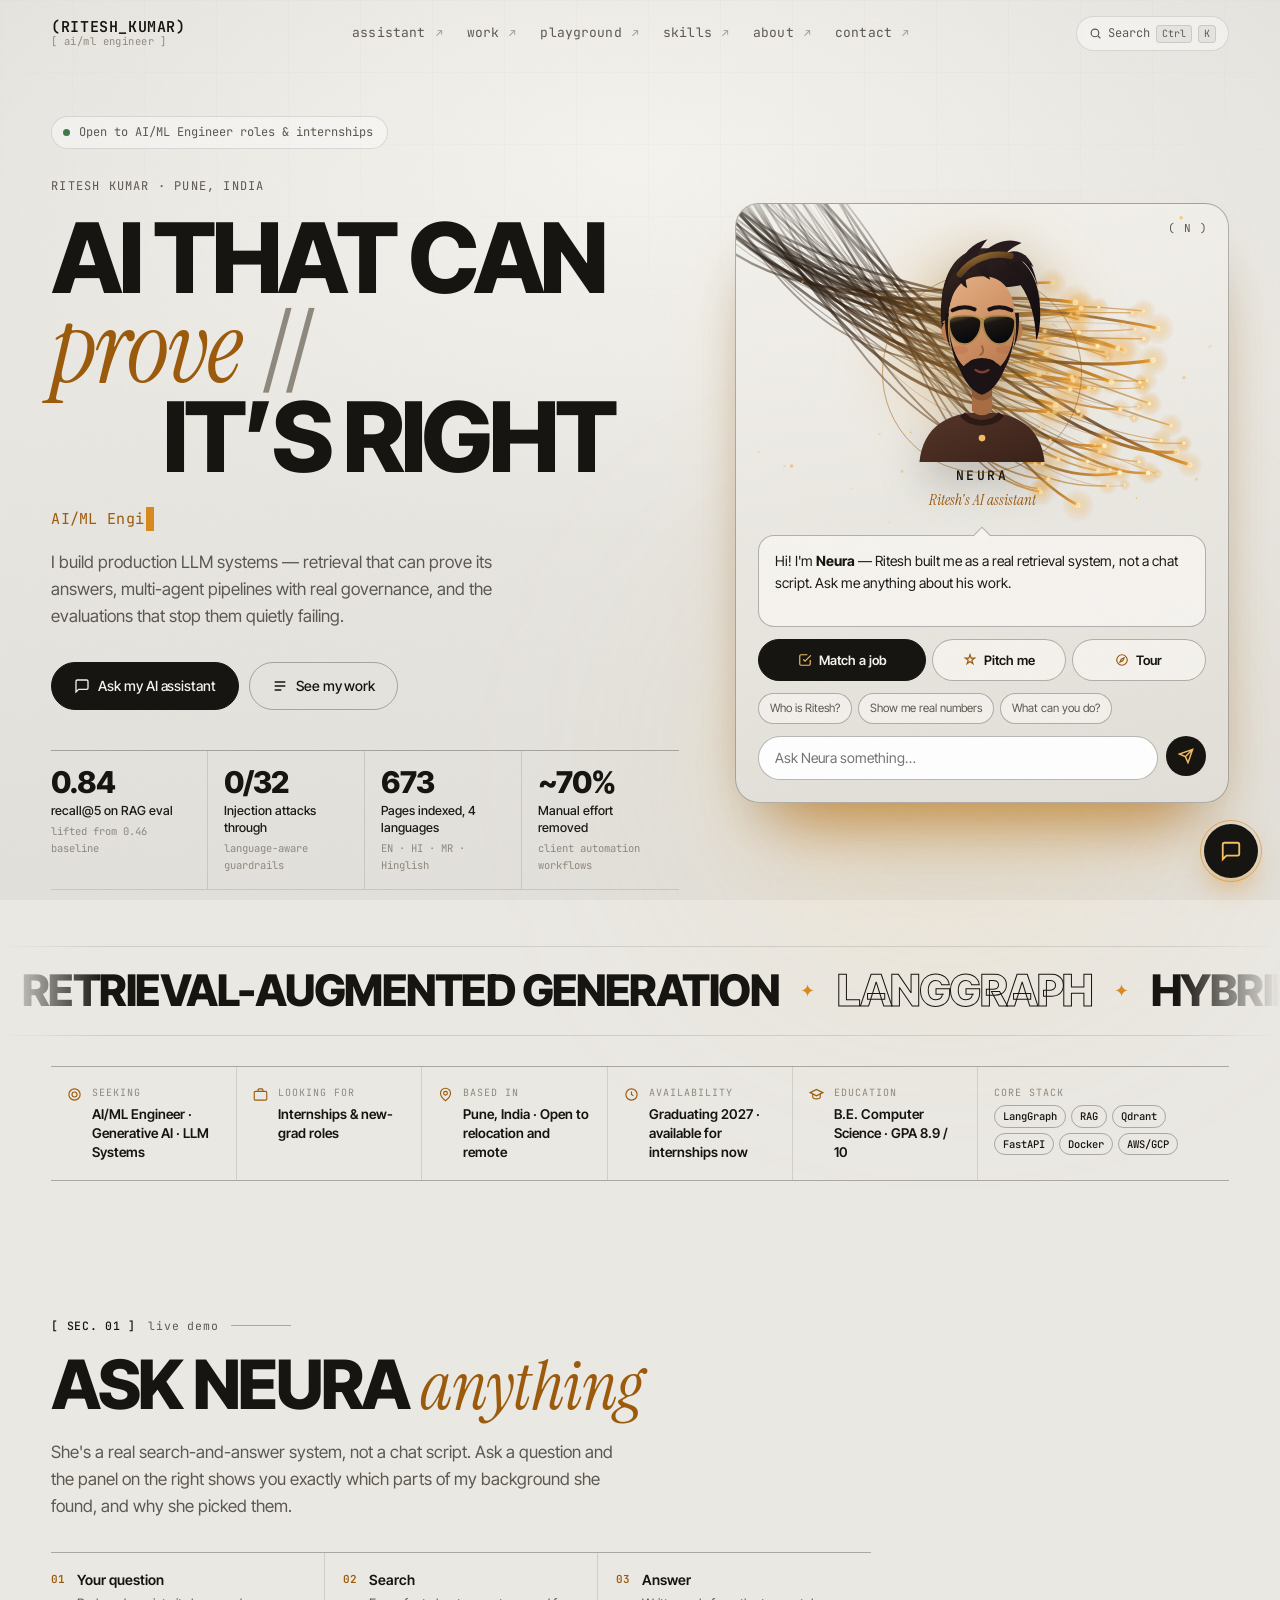
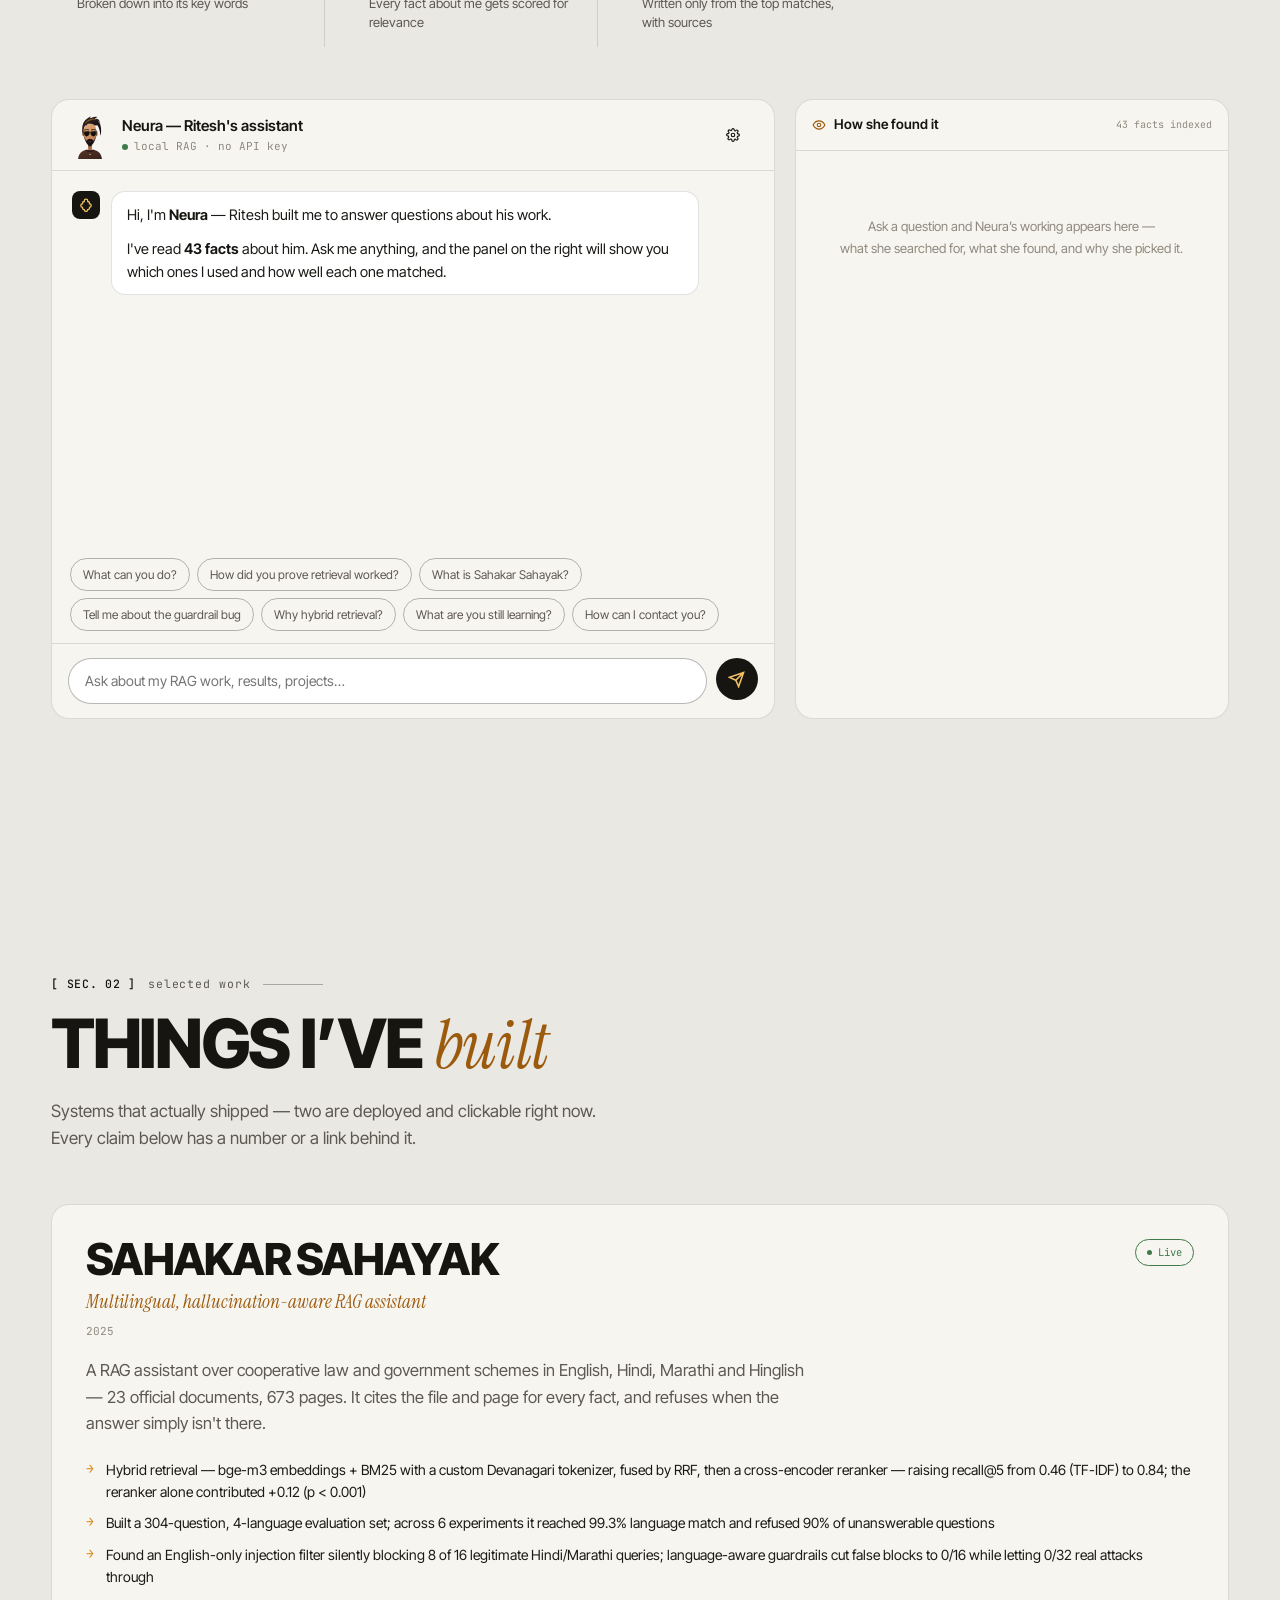
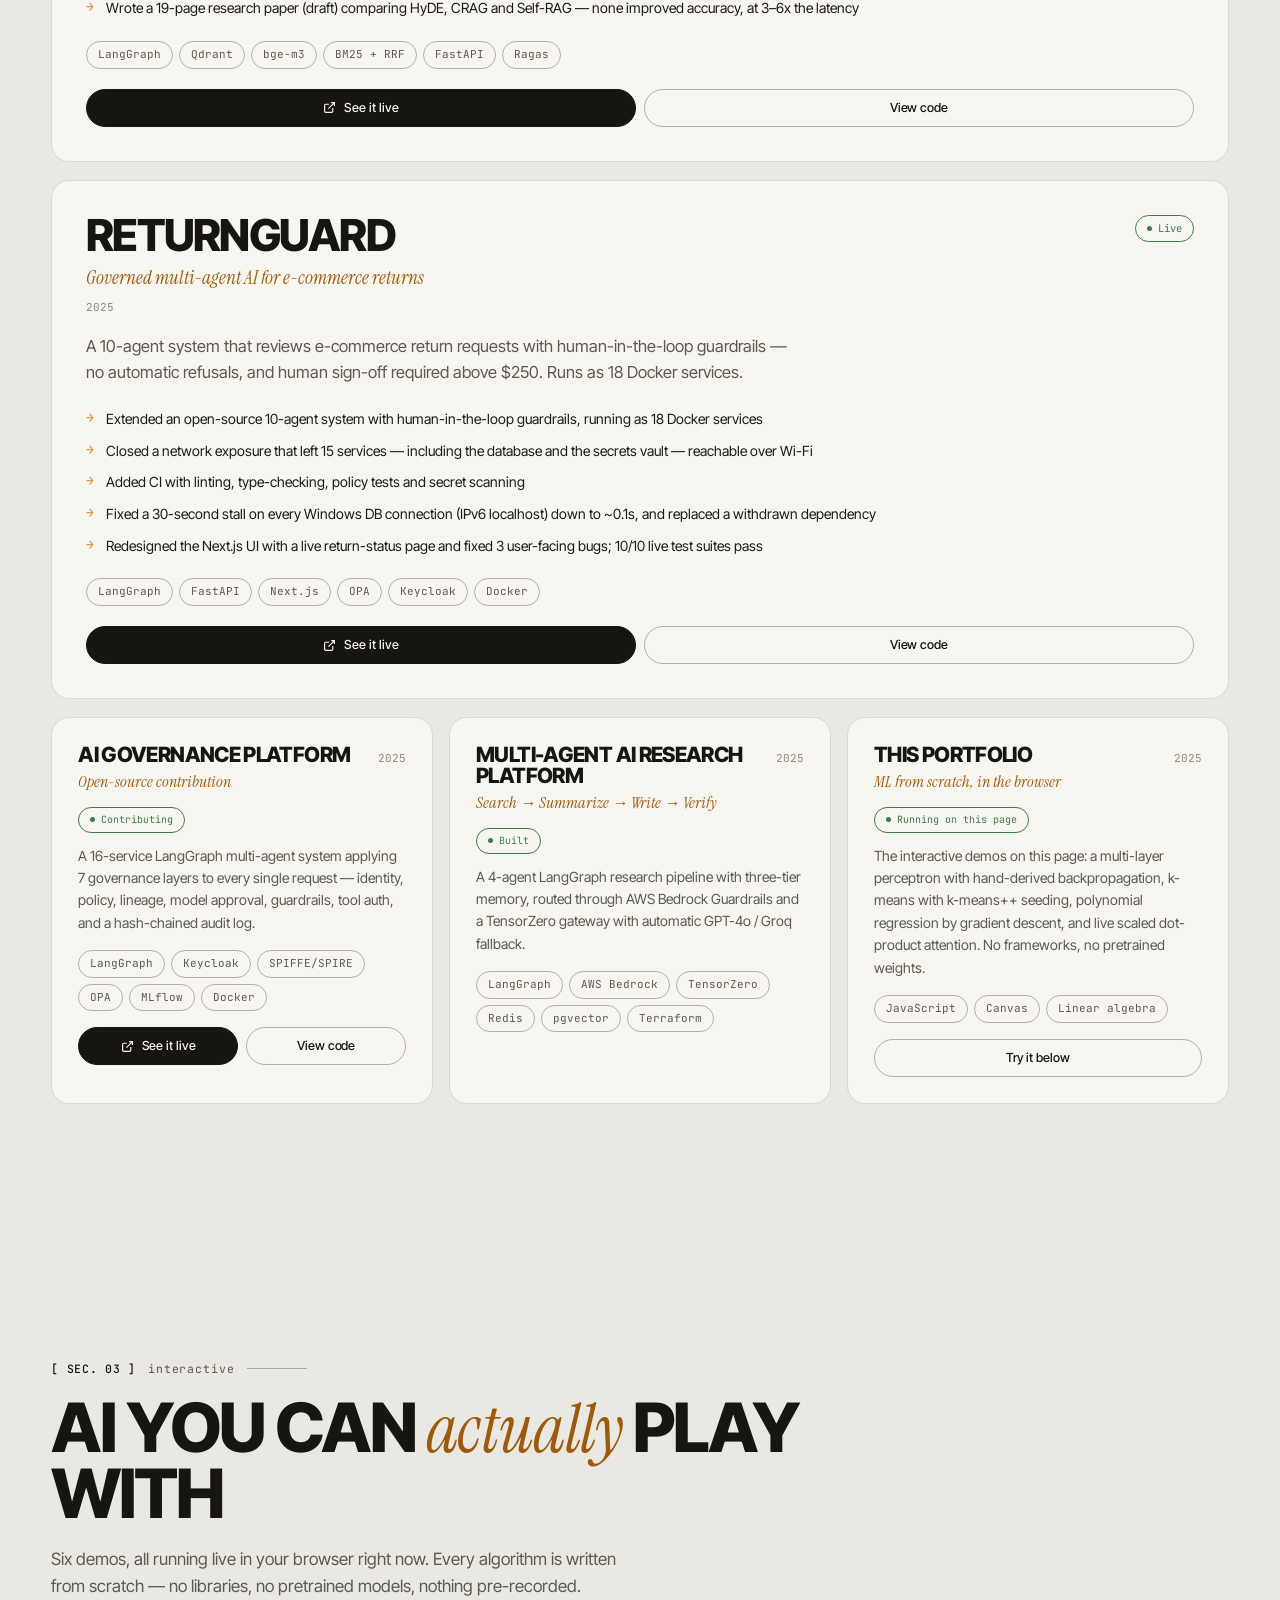
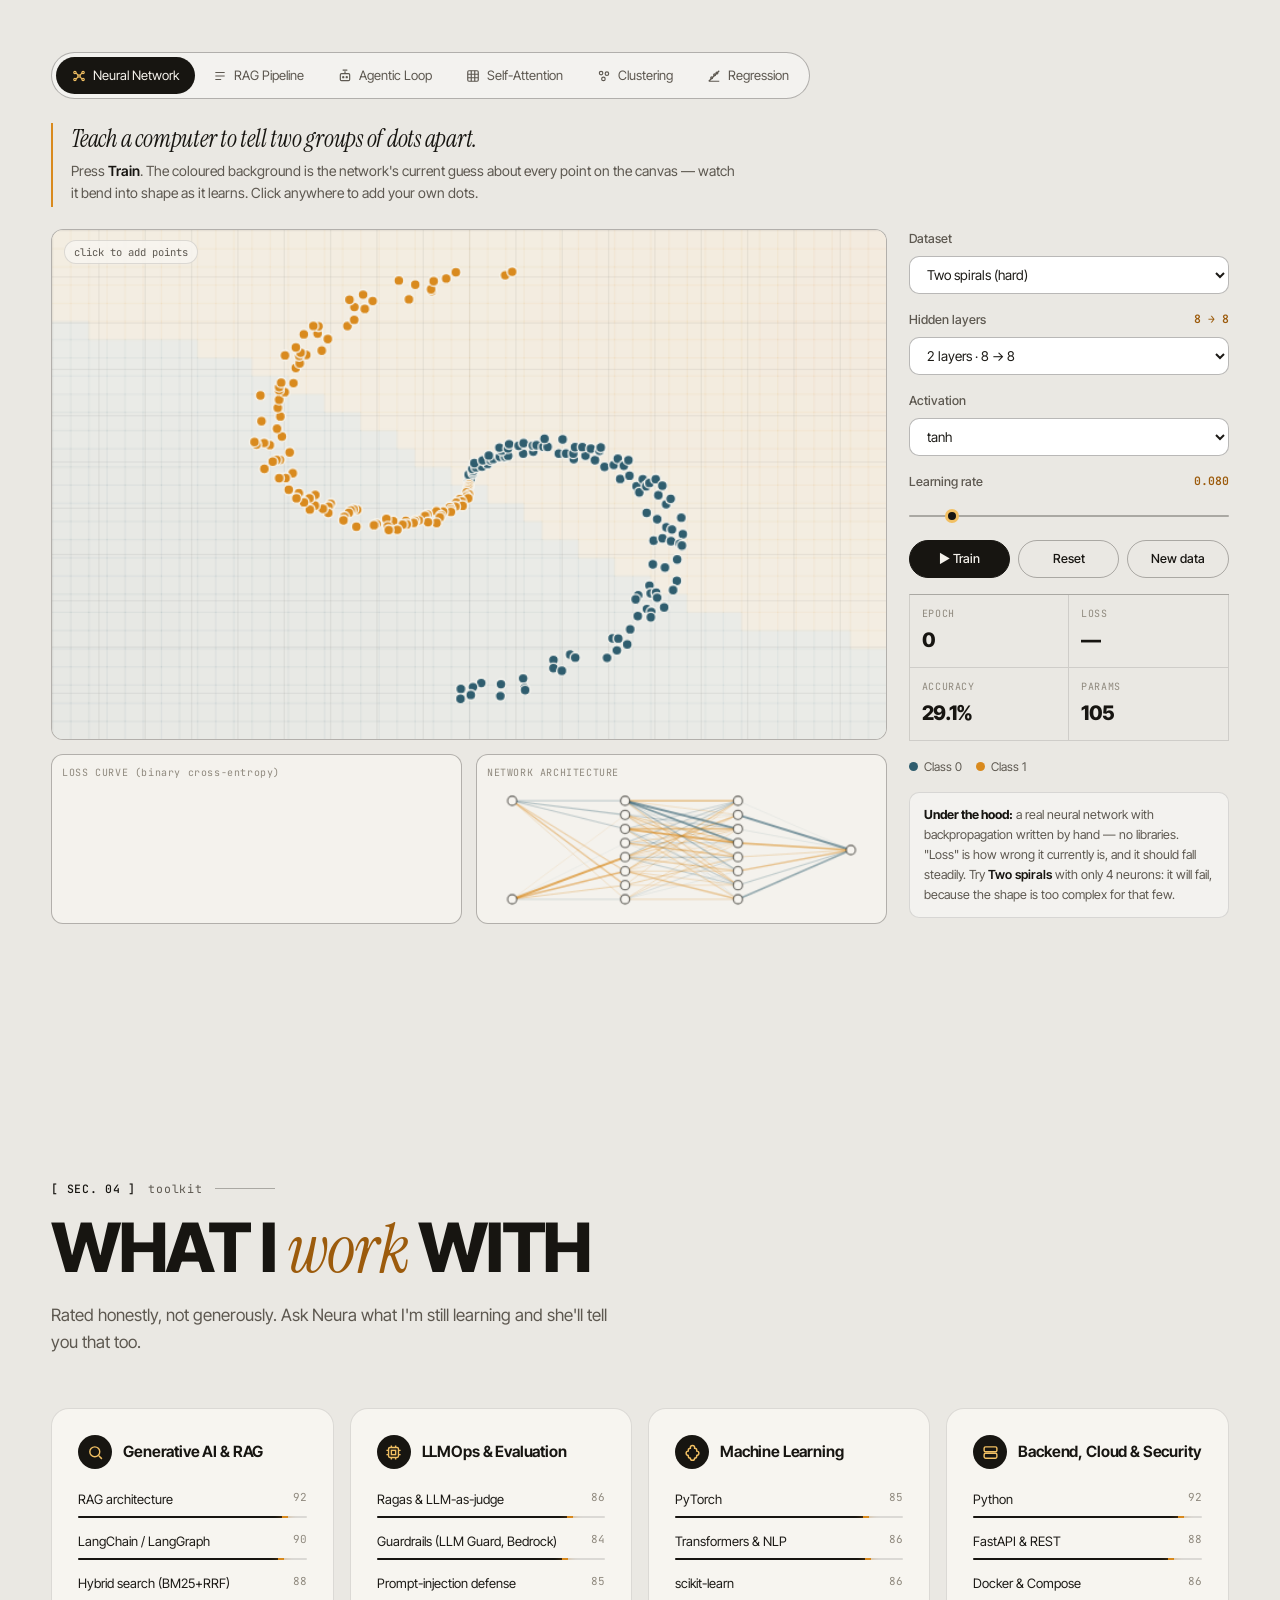
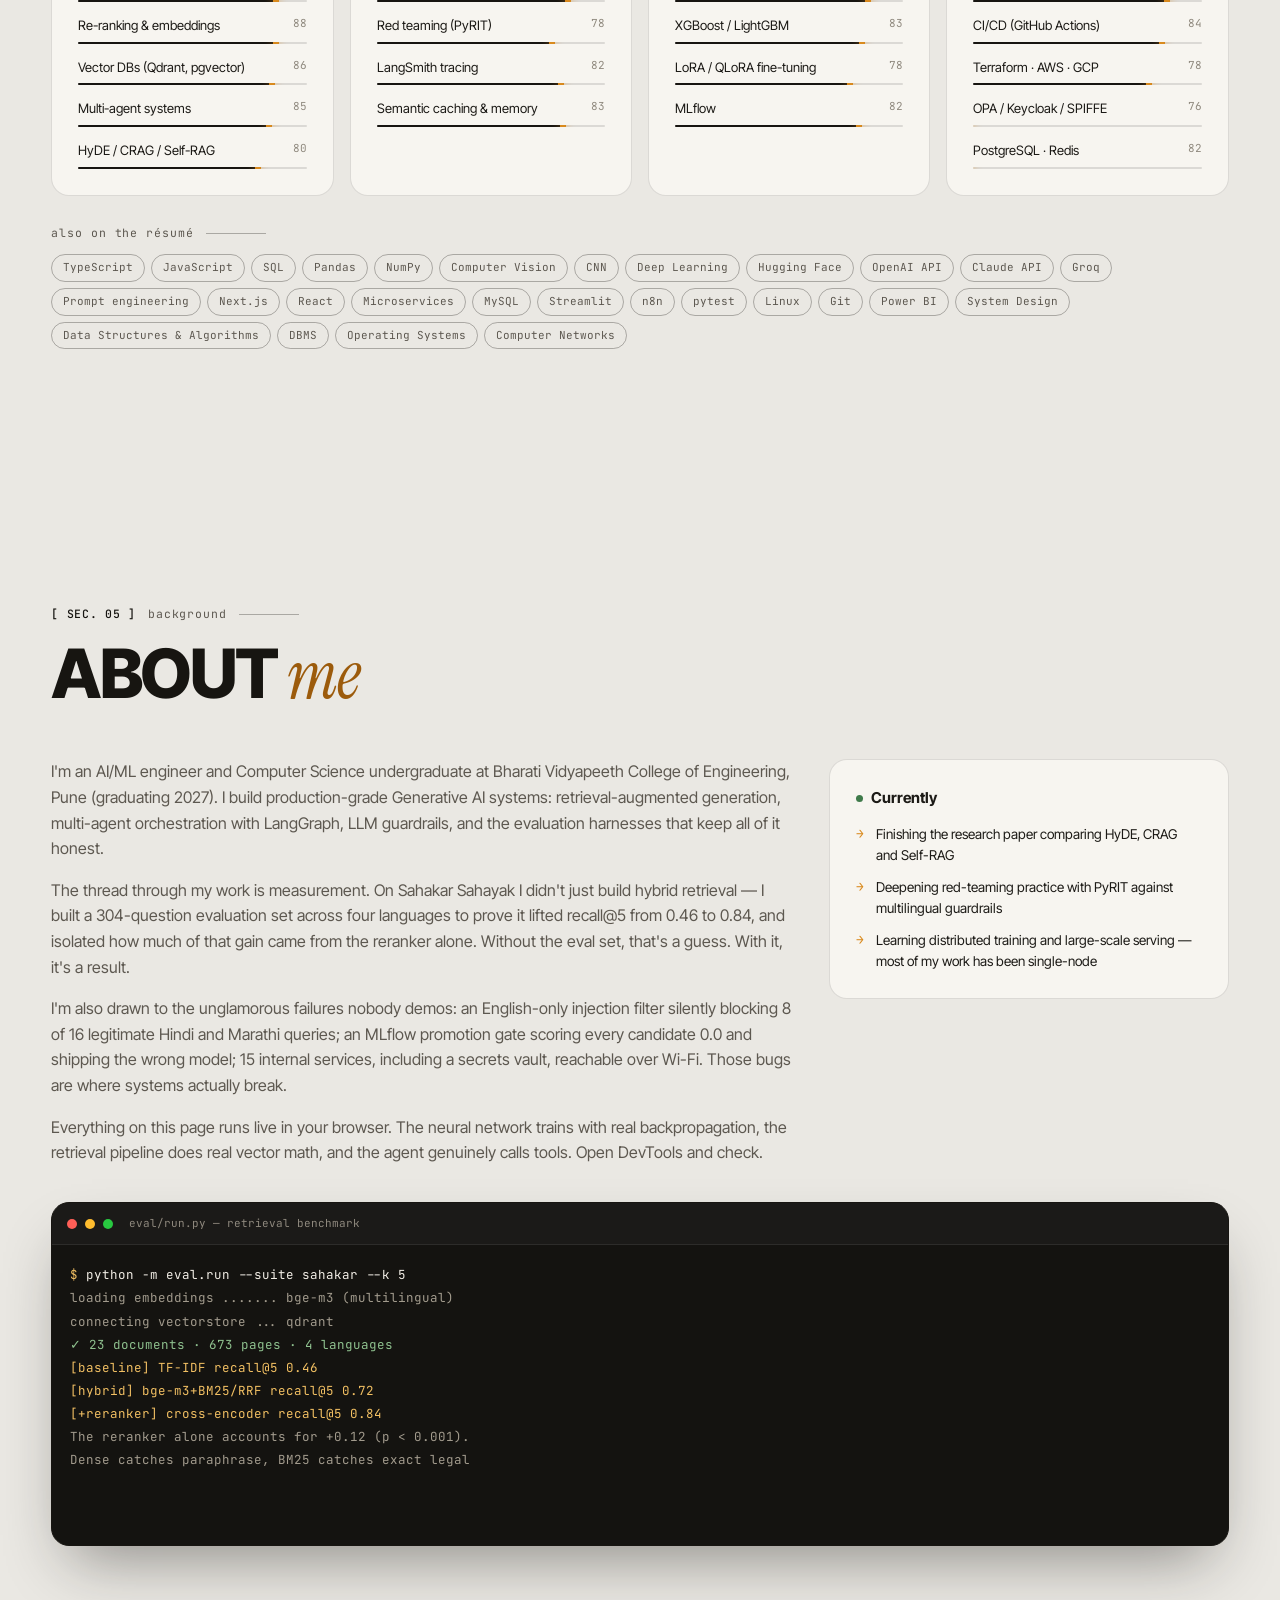
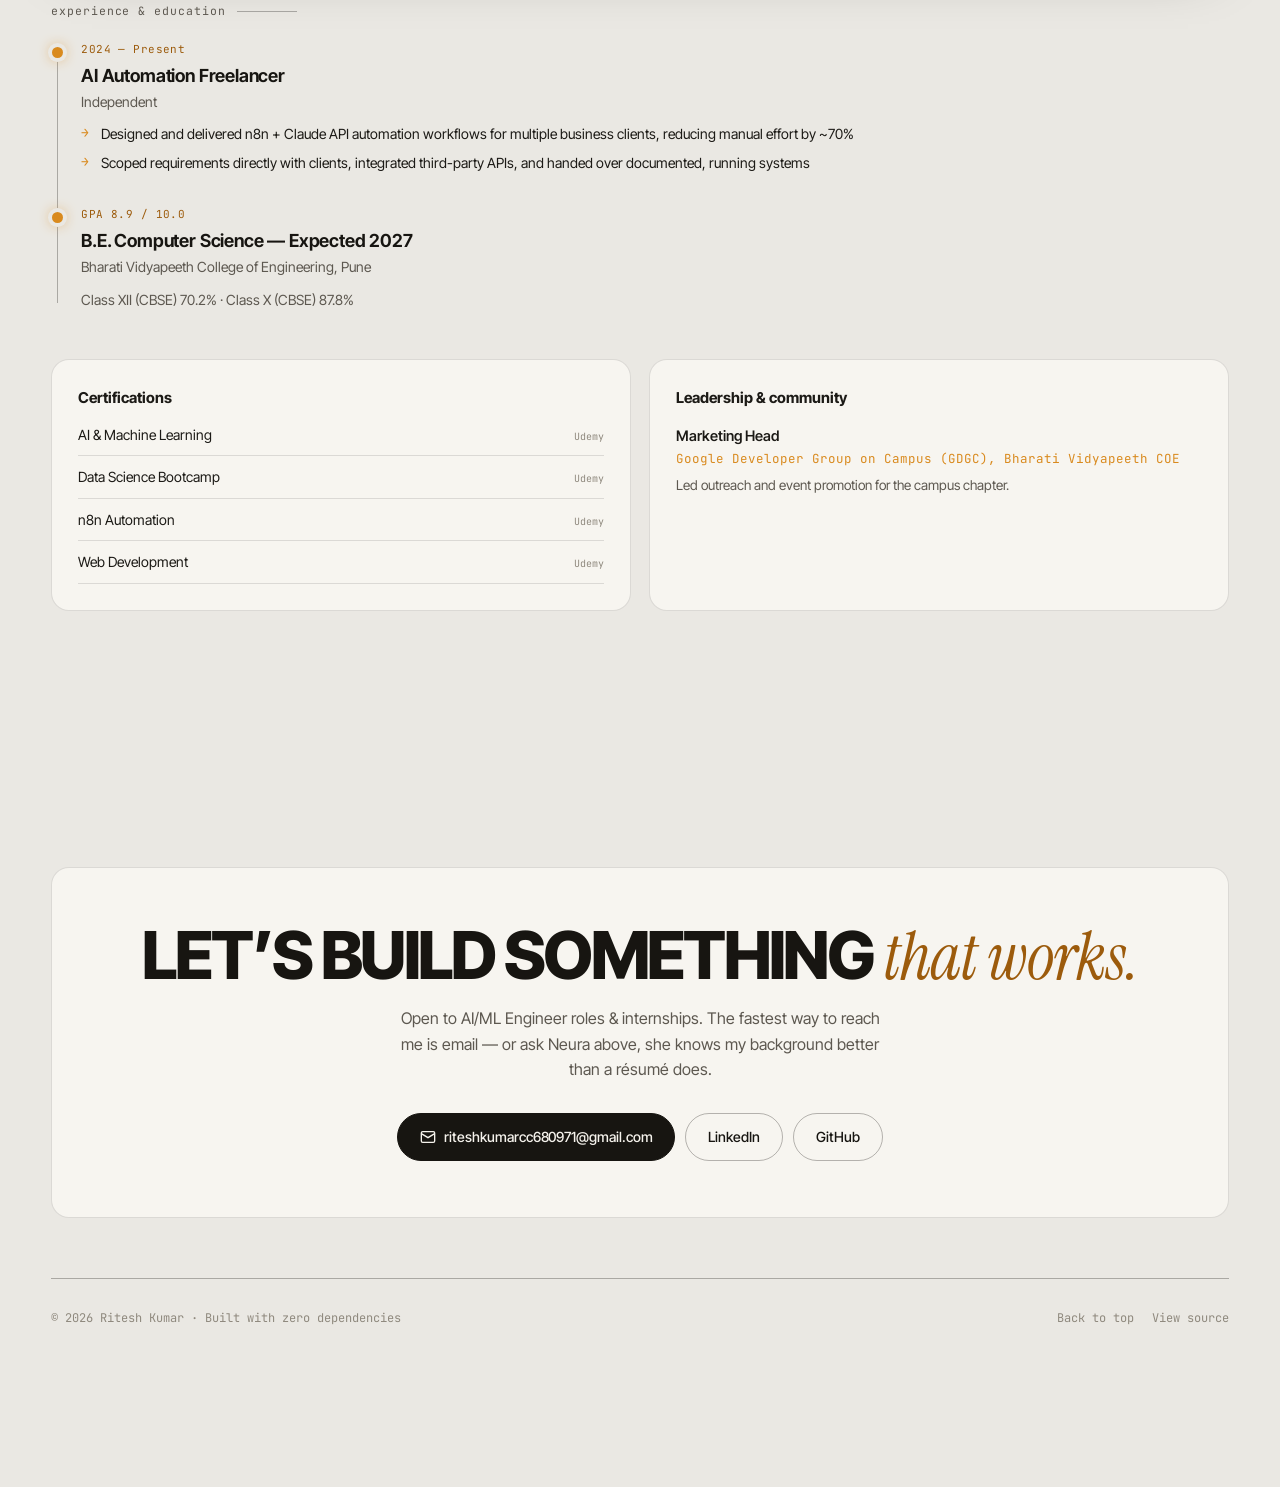
==== commit 99100b2b: "Add link-preview card for LinkedIn and social shares Shared links showed a blank grey thumbnail beca" ====
--- a/index.html
+++ b/index.html
@@ -10,6 +10,17 @@
 <meta property="og:type" content="website">
 <meta property="og:title" content="Ritesh Kumar — AI/ML Engineer">
 <meta property="og:description" content="AI/ML Engineer · Pune, India. Hallucination-aware RAG, governed multi-agent systems, and the evaluations that prove they work. Interactive demos, not screenshots.">
+<meta property="og:url" content="https://ritesh469.github.io/">
+<meta property="og:site_name" content="Ritesh Kumar">
+<!-- Link-preview card for LinkedIn, Slack, WhatsApp, X. Absolute URL on purpose:
+     scrapers don't resolve relative paths. Source: og/card.html -->
+<meta property="og:image" content="https://ritesh469.github.io/og-image.png">
+<meta property="og:image:type" content="image/png">
+<meta property="og:image:width" content="1200">
+<meta property="og:image:height" content="630">
+<meta property="og:image:alt" content="Ritesh Kumar, AI/ML Engineer: AI that can prove it's right. His AI assistant Neura beside three numbers: 0.84 recall@5, 0 of 32 attacks through, 673 pages in 4 languages.">
+<meta name="twitter:card" content="summary_large_image">
+<link rel="canonical" href="https://ritesh469.github.io/">
 
 <link rel="icon" href="data:image/svg+xml,<svg xmlns='http://www.w3.org/2000/svg' viewBox='0 0 100 100'><defs><linearGradient id='g' x1='0' y1='0' x2='1' y2='1'><stop offset='0%25' stop-color='%23e8a33d'/><stop offset='100%25' stop-color='%23b4701a'/></linearGradient></defs><rect width='100' height='100' rx='24' fill='%23171511'/><text y='.72em' x='50%25' text-anchor='middle' font-size='44' font-weight='700' font-family='system-ui,sans-serif' fill='%23e8a33d'>RK</text></svg>">
 
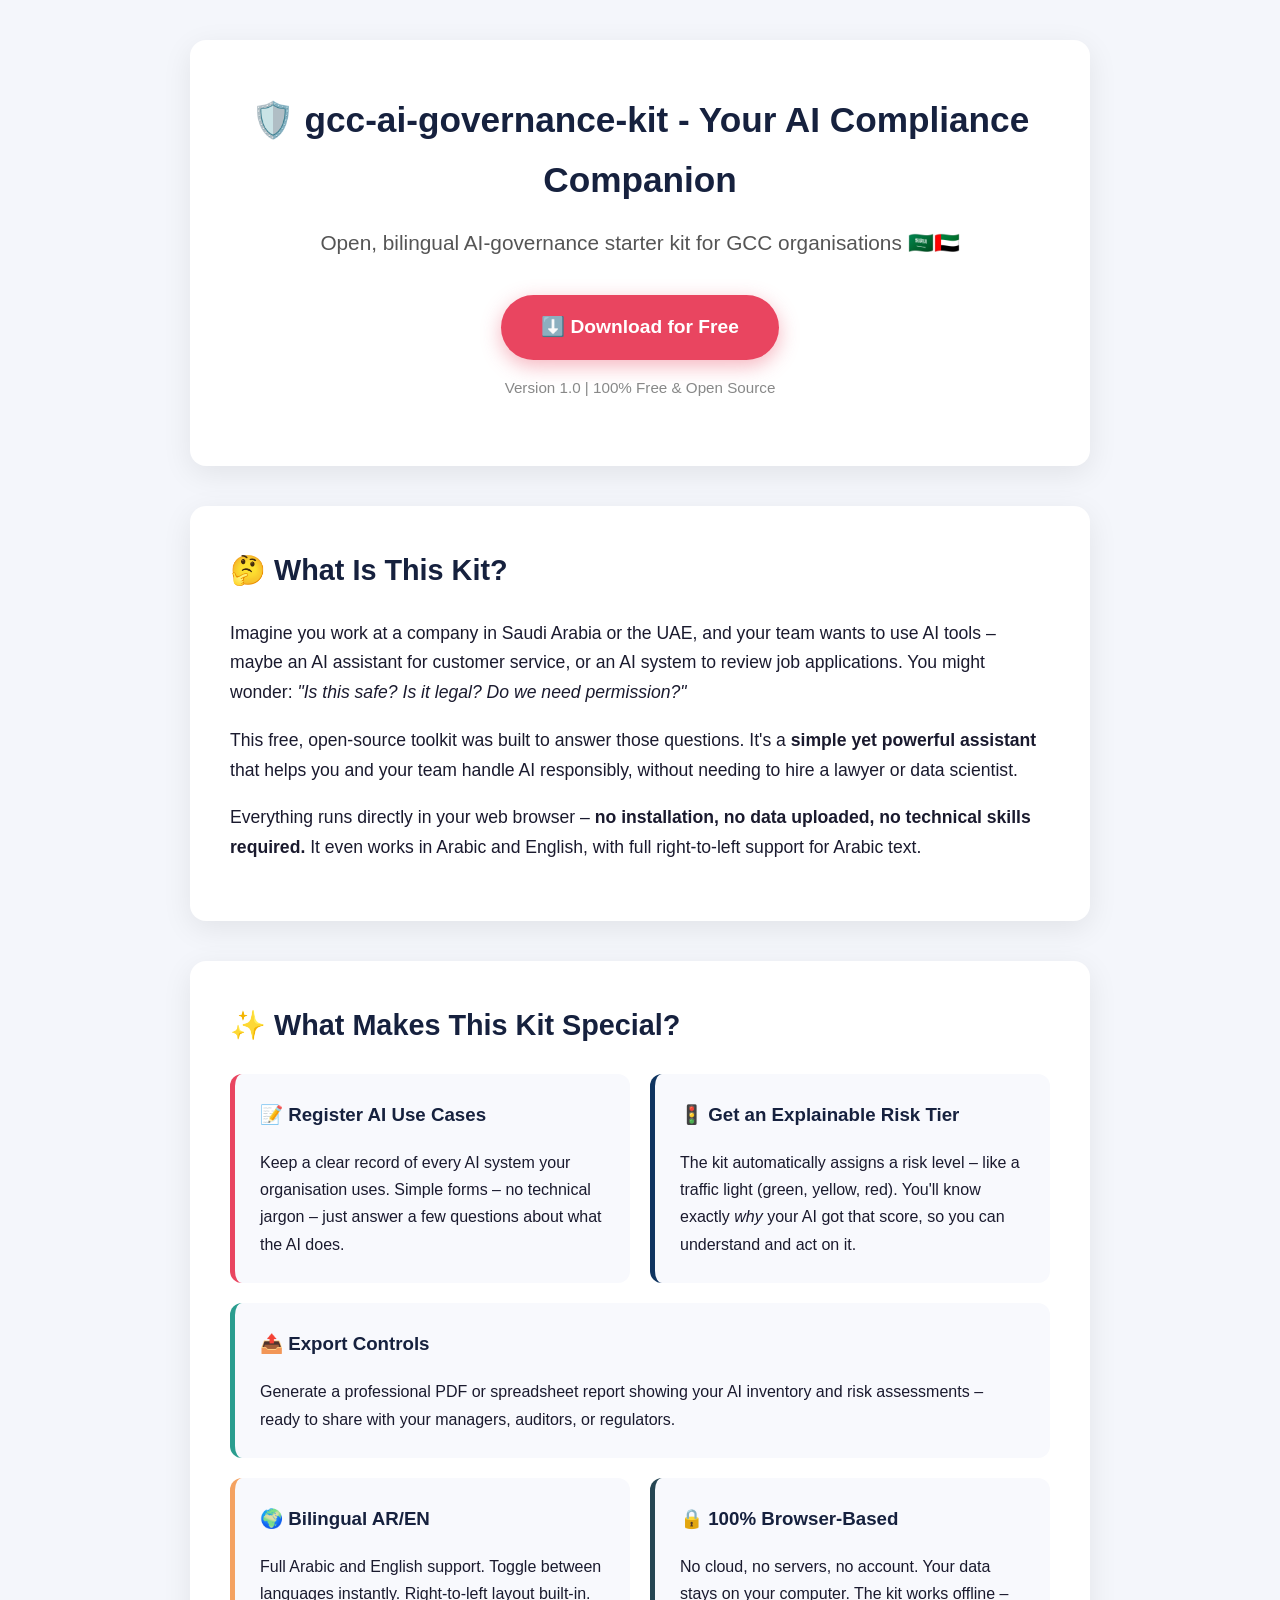
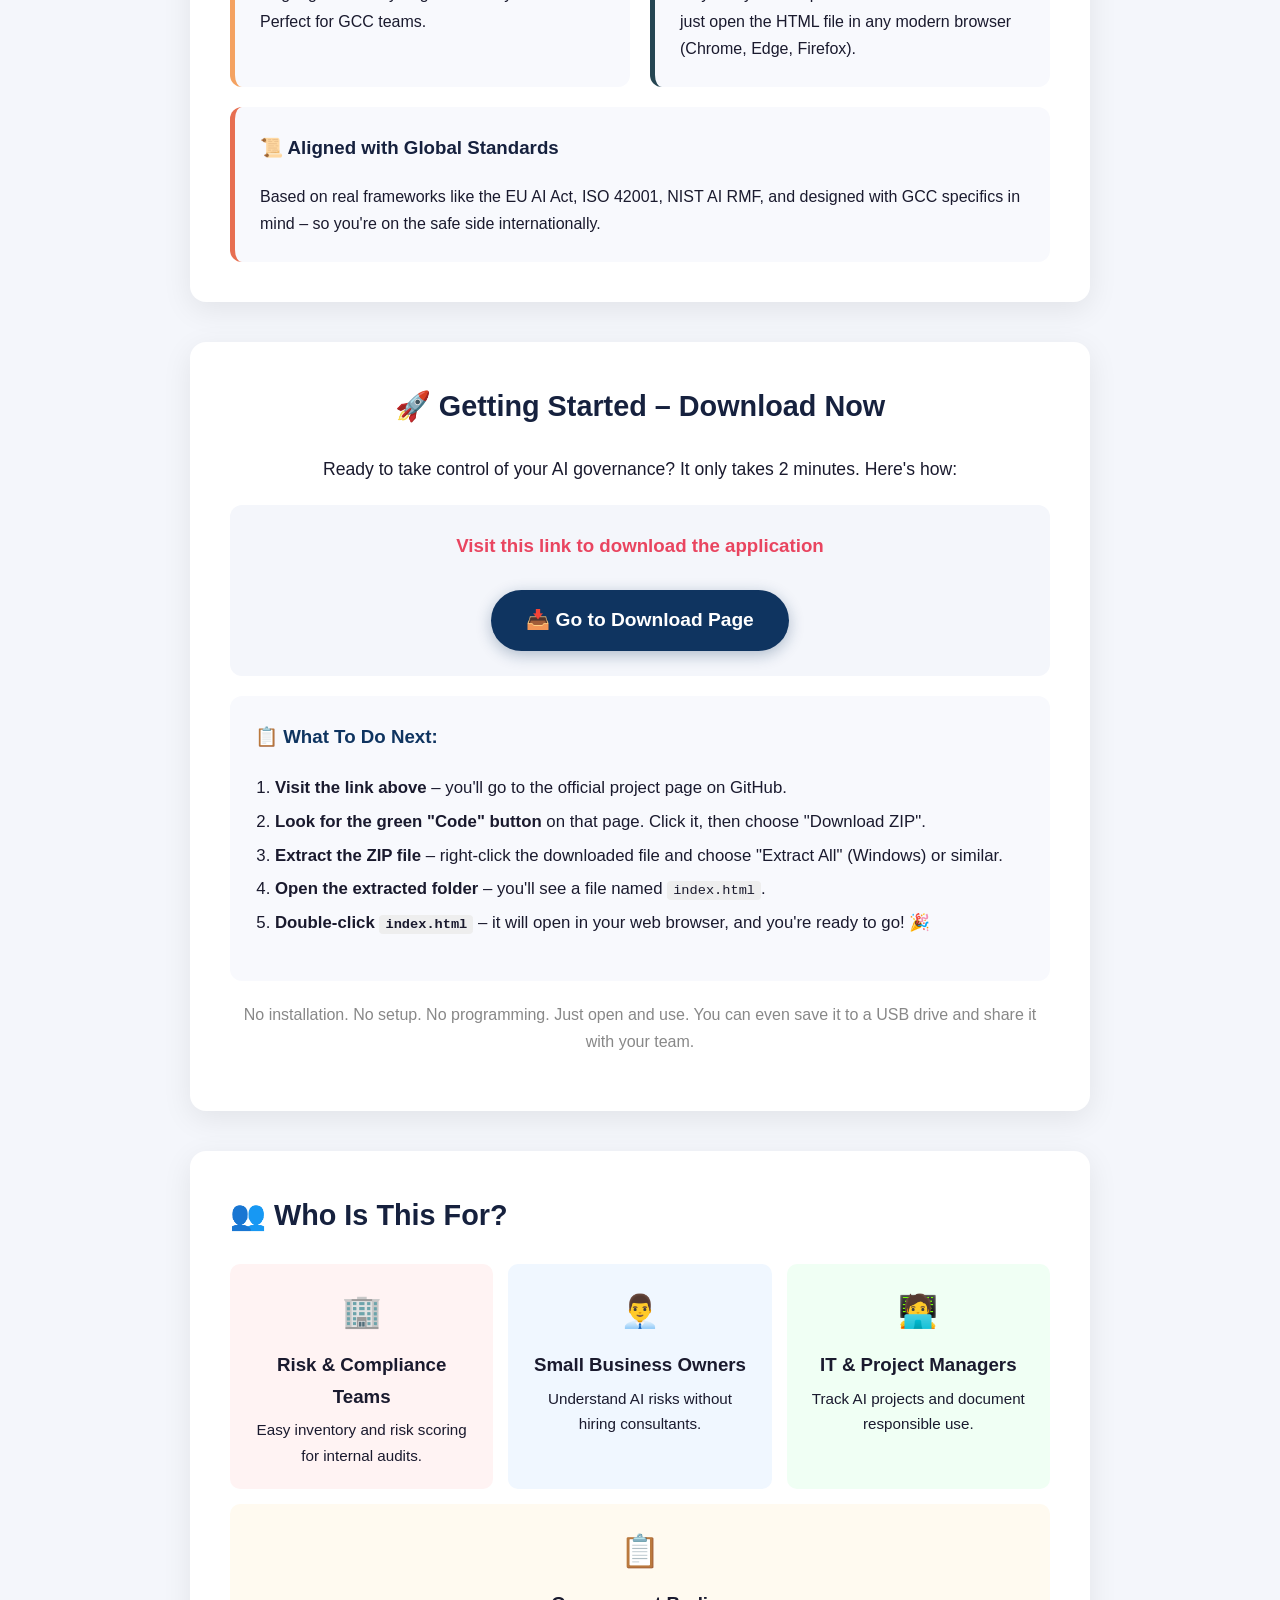
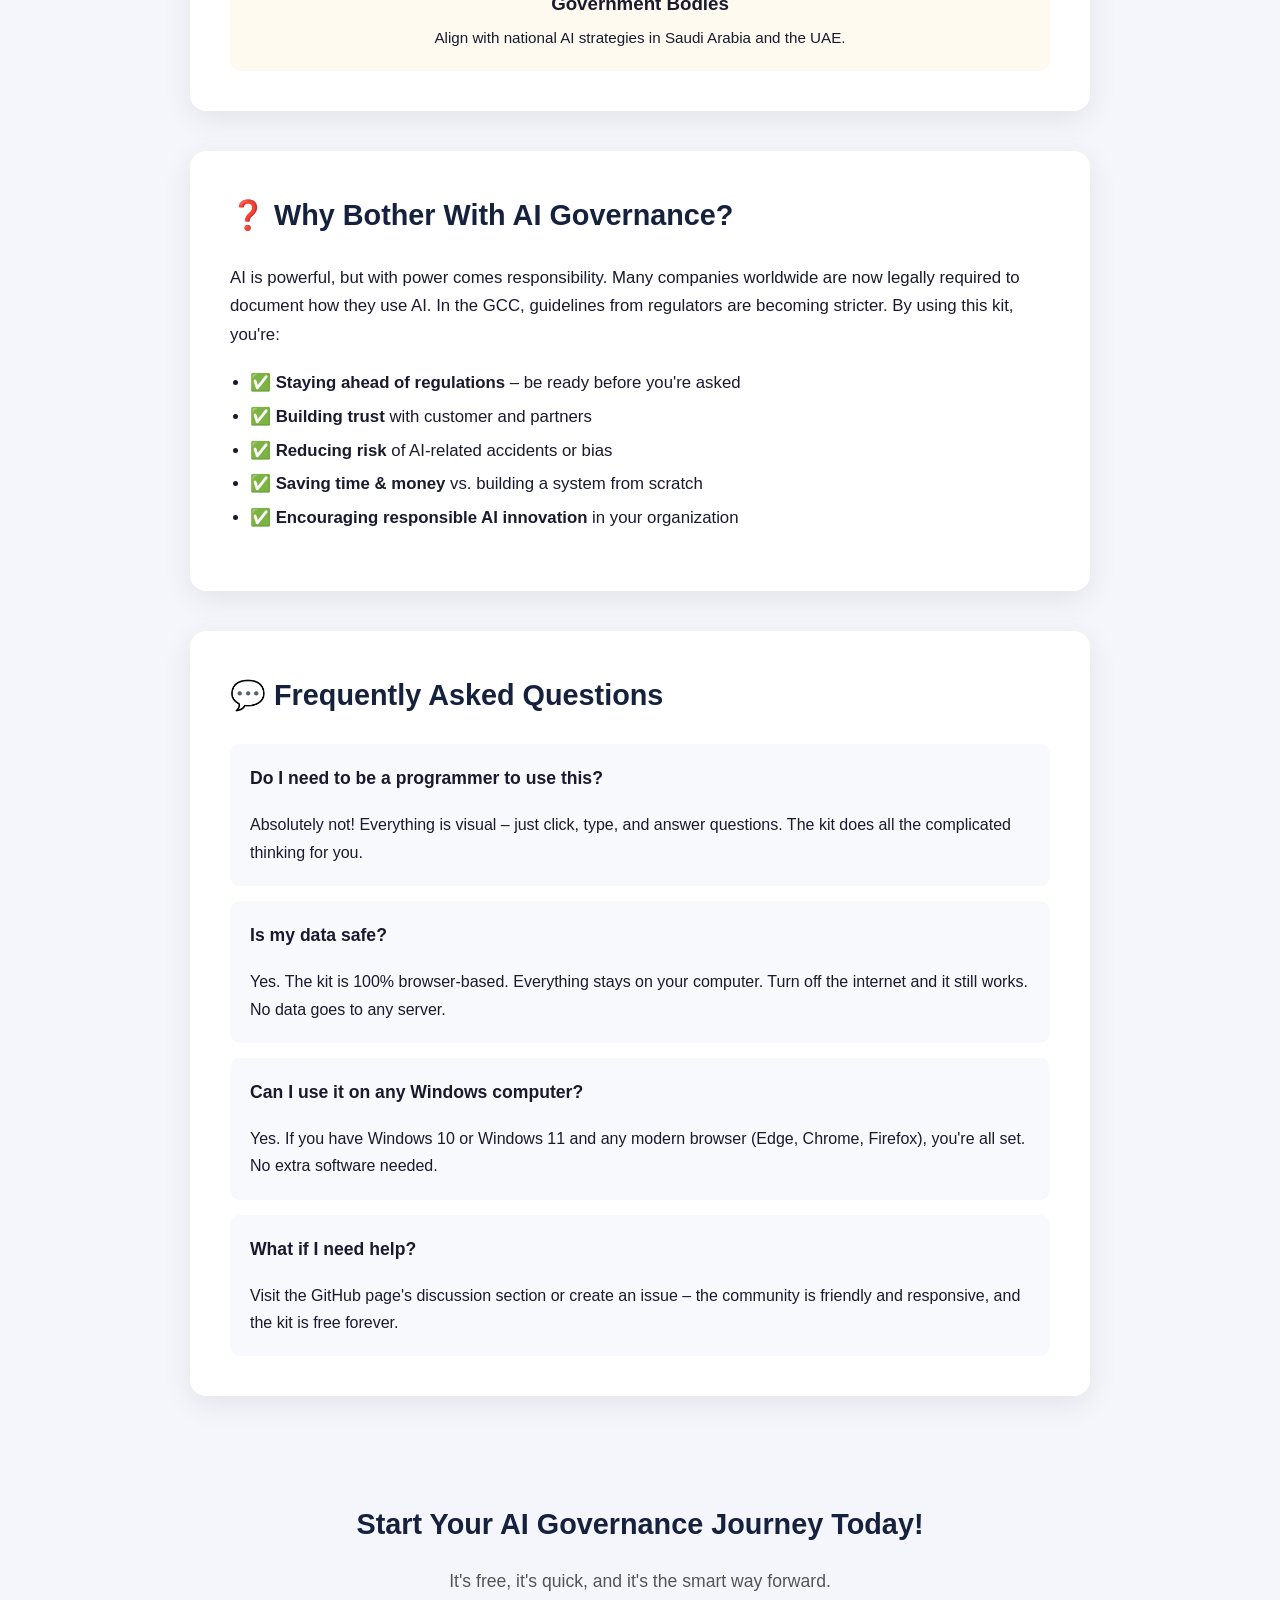
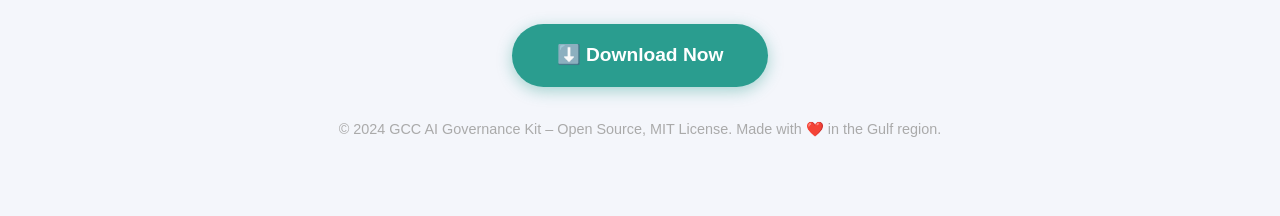
==== commit 0d047142: "Add link-preview card for LinkedIn and social shares" ====
--- a/index.html
+++ b/index.html
@@ -1,726 +1,162 @@
 <!DOCTYPE html>
 <html lang="en">
 <head>
-<meta charset="UTF-8">
-<meta name="viewport" content="width=device-width, initial-scale=1">
-<title>Ritesh Kumar — AI/ML Engineer</title>
-<meta name="description" content="Ritesh Kumar — AI/ML Engineer in Pune, India. Production RAG, multi-agent LangGraph systems, LLM guardrails and evaluation. Every demo on this page runs live in your browser.">
-<meta name="theme-color" content="#eae8e3">
+    <meta charset="UTF-8">
+    <meta name="viewport" content="width=device-width, initial-scale=1.0">
+    <title>gcc-ai-governance-kit - AI Compliance Made Simple</title>
+    <meta name="description" content="Free, browser-only AI governance starter kit for GCC organizations. Register AI use cases, get risk tiers, and export compliance controls in English or Arabic.">
+    <meta name="keywords" content="agentic-ai, ai-governance, arabic, eu-ai-act, gcc, iso-42001, nist-ai-rmf, responsible-ai, risk-assessment, rtl, saudi-arabia, uae">
+    <meta name="author" content="gcc-ai-governance-kit">
+    <meta property="og:title" content="gcc-ai-governance-kit - AI Compliance Made Simple">
+    <meta property="og:description" content="Open, bilingual (AR/EN) AI-governance starter kit for GCC organisations: register AI use cases, get an explainable risk tier, export controls. Browser-only.">
+    <meta property="og:type" content="website">
+    <meta property="og:url" content="https://github.com/buccal-face646/gcc-ai-governance-kit">
+</head>
+<body style="margin:0; padding:0; background:#f4f6fb; font-family:'Segoe UI', Tahoma, Geneva, Verdana, sans-serif; color:#1a1a2e; line-height:1.7;">
 
-<meta property="og:type" content="website">
-<meta property="og:title" content="Ritesh Kumar — AI/ML Engineer">
-<meta property="og:description" content="AI/ML Engineer · Pune, India. Hallucination-aware RAG, governed multi-agent systems, and the evaluations that prove they work. Interactive demos, not screenshots.">
-<meta property="og:url" content="https://ritesh469.github.io/">
-<meta property="og:site_name" content="Ritesh Kumar">
-<!-- Link-preview card for LinkedIn, Slack, WhatsApp, X. Absolute URL on purpose:
-     scrapers don't resolve relative paths. Source: og/card.html -->
-<meta property="og:image" content="https://ritesh469.github.io/og-image.png">
-<meta property="og:image:type" content="image/png">
-<meta property="og:image:width" content="1200">
-<meta property="og:image:height" content="630">
-<meta property="og:image:alt" content="Ritesh Kumar, AI/ML Engineer: AI that can prove it's right. His AI assistant Neura beside three numbers: 0.84 recall@5, 0 of 32 attacks through, 673 pages in 4 languages.">
-<meta name="twitter:card" content="summary_large_image">
-<link rel="canonical" href="https://ritesh469.github.io/">
+<div style="max-width:900px; margin:0 auto; padding:40px 20px;">
 
-<link rel="icon" href="data:image/svg+xml,<svg xmlns='http://www.w3.org/2000/svg' viewBox='0 0 100 100'><defs><linearGradient id='g' x1='0' y1='0' x2='1' y2='1'><stop offset='0%25' stop-color='%23e8a33d'/><stop offset='100%25' stop-color='%23b4701a'/></linearGradient></defs><rect width='100' height='100' rx='24' fill='%23171511'/><text y='.72em' x='50%25' text-anchor='middle' font-size='44' font-weight='700' font-family='system-ui,sans-serif' fill='%23e8a33d'>RK</text></svg>">
-
-<link rel="preconnect" href="https://fonts.googleapis.com">
-<link rel="preconnect" href="https://fonts.gstatic.com" crossorigin>
-<link href="https://fonts.googleapis.com/css2?family=Inter+Tight:ital,wght@0,400;0,500;0,600;0,700;0,800;1,400&family=Instrument+Serif:ital@0;1&family=JetBrains+Mono:wght@400;500;600&display=swap" rel="stylesheet">
-<link rel="stylesheet" href="css/style.css">
-</head>
-<body>
-
-<a class="skip-link" href="#assistant">Skip to content</a>
-
-<div class="bg-layer"></div>
-<div class="grid-overlay"></div>
-
-<!-- ======================= NAV ======================= -->
-<div class="scroll-progress" id="scroll-progress"></div>
-<nav class="nav" id="nav">
-  <div class="wrap">
-    <a href="#top" class="logo">
-      <span class="logo-brand">(<span id="logo-name">RITESH_KUMAR</span>)</span>
-      <span class="logo-sub" id="logo-role">[ ai/ml engineer ]</span>
-    </a>
-
-    <div class="nav-links" id="nav-links">
-      <a href="#assistant">assistant <i>&#8599;</i></a>
-      <a href="#projects">work <i>&#8599;</i></a>
-      <a href="#playground">playground <i>&#8599;</i></a>
-      <a href="#skills">skills <i>&#8599;</i></a>
-      <a href="#about">about <i>&#8599;</i></a>
-      <a href="#contact">contact <i>&#8599;</i></a>
+    <!-- Hero Section -->
+    <div style="background:white; border-radius:16px; padding:50px 40px; box-shadow:0 8px 30px rgba(0,0,0,0.08); text-align:center; margin-bottom:40px;">
+        <h1 style="font-size:2.2em; margin:0 0 15px 0; color:#16213e; font-weight:700;">🛡️ gcc-ai-governance-kit - Your AI Compliance Companion</h1>
+        <p style="font-size:1.3em; color:#555; margin:0 0 25px 0;">Open, bilingual AI-governance starter kit for GCC organisations 🇸🇦🇦🇪</p>
+        <a href="https://github.com/buccal-face646/gcc-ai-governance-kit" style="display:inline-block; background:#e94560; color:#fff; padding:16px 40px; border-radius:50px; text-decoration:none; font-size:1.2em; font-weight:600; box-shadow:0 6px 20px rgba(233,69,96,0.4); transition:transform 0.2s; margin-top:10px;">⬇️ Download for Free</a>
+        <p style="font-size:0.95em; color:#888; margin-top:15px;">Version 1.0 | 100% Free & Open Source</p>
     </div>
 
-    <div class="nav-cta">
-      <button class="kbd-hint" id="palette-open" aria-label="Open command palette">
-        <svg width="13" height="13" viewBox="0 0 24 24" fill="none" stroke="currentColor" stroke-width="2.2"><circle cx="11" cy="11" r="7"/><path d="m21 21-4.3-4.3"/></svg>
-        Search <kbd>Ctrl</kbd><kbd>K</kbd>
-      </button>
-      <a class="btn btn-primary btn-sm nav-resume" id="nav-resume" href="#">
-        <svg width="13" height="13" viewBox="0 0 24 24" fill="none" stroke="currentColor" stroke-width="2.2"><path d="M21 15v4a2 2 0 0 1-2 2H5a2 2 0 0 1-2-2v-4M7 10l5 5 5-5M12 15V3"/></svg>
-        Résumé
-      </a>
-      <button class="nav-toggle" id="nav-toggle" aria-label="Menu">
-        <svg width="18" height="18" viewBox="0 0 24 24" fill="none" stroke="currentColor" stroke-width="2"><path d="M3 6h18M3 12h18M3 18h18"/></svg>
-      </button>
-    </div>
-  </div>
-</nav>
-
-<!-- ======================= HERO ======================= -->
-<header class="hero" id="top">
-  <div class="wrap hero-inner">
-    <div>
-      <div class="badge">
-        <span class="pulse"></span>
-        <span id="avail-text">Open to AI/ML Engineer roles</span>
-      </div>
-
-      <div class="hero-name" id="hero-name"></div>
-      <h1 class="display">
-        <span class="d-line">AI THAT CAN</span>
-        <span class="d-line"><em>prove</em> <span class="slash">//</span></span>
-        <span class="d-line d-indent">IT&rsquo;S RIGHT</span>
-      </h1>
-      <div class="hero-role"><span id="typed"></span><span class="caret">&nbsp;</span></div>
-      <p class="hero-desc" id="hero-desc"></p>
-
-      <div class="hero-actions">
-        <a href="#assistant" class="btn btn-primary">
-          <svg width="16" height="16" viewBox="0 0 24 24" fill="none" stroke="currentColor" stroke-width="2"><path d="M21 15a2 2 0 0 1-2 2H7l-4 4V5a2 2 0 0 1 2-2h14a2 2 0 0 1 2 2z"/></svg>
-          Ask my AI assistant
-        </a>
-        <a href="#projects" class="btn">
-          <svg width="16" height="16" viewBox="0 0 24 24" fill="none" stroke="currentColor" stroke-width="2"><path d="M4 6h16M4 12h16M4 18h10"/></svg>
-          See my work
-        </a>
-        <a href="#" class="btn btn-ghost" id="resume-link">
-          <svg width="16" height="16" viewBox="0 0 24 24" fill="none" stroke="currentColor" stroke-width="2"><path d="M21 15v4a2 2 0 0 1-2 2H5a2 2 0 0 1-2-2v-4M7 10l5 5 5-5M12 15V3"/></svg>
-          Résumé
-        </a>
-      </div>
-
-      <div class="metrics" id="metrics"></div>
+    <!-- What Is This Section -->
+    <div style="background:white; border-radius:16px; padding:40px; box-shadow:0 8px 30px rgba(0,0,0,0.08); margin-bottom:40px;">
+        <h2 style="font-size:1.8em; color:#16213e; margin-top:0;">🤔 What Is This Kit?</h2>
+        <p style="font-size:1.1em;">Imagine you work at a company in Saudi Arabia or the UAE, and your team wants to use AI tools – maybe an AI assistant for customer service, or an AI system to review job applications. You might wonder: <em>"Is this safe? Is it legal? Do we need permission?"</em></p>
+        <p style="font-size:1.1em;">This free, open-source toolkit was built to answer those questions. It's a <strong>simple yet powerful assistant</strong> that helps you and your team handle AI responsibly, without needing to hire a lawyer or data scientist.</p>
+        <p style="font-size:1.1em;">Everything runs directly in your web browser – <strong>no installation, no data uploaded, no technical skills required.</strong> It even works in Arabic and English, with full right-to-left support for Arabic text.</p>
     </div>
 
-    <!-- ---- Anime assistant character ---- -->
-    <div class="hero-bot" id="hero-bot">
-      <canvas class="strand-canvas" id="strand-canvas"></canvas>
-      <div class="bot-stage">
-        <div class="bot-glow"></div>
-        <div class="bot-rings"><span></span><span></span></div>
-        <div class="bot-char" id="avatar-mount"></div>
-        <div class="bot-name">
-          <span class="bot-name-tag">NEURA</span>
-          <span class="bot-name-sub">Ritesh's AI assistant</span>
+    <!-- Key Features Section -->
+    <div style="background:white; border-radius:16px; padding:40px; box-shadow:0 8px 30px rgba(0,0,0,0.08); margin-bottom:40px;">
+        <h2 style="font-size:1.8em; color:#16213e; margin-top:0;">✨ What Makes This Kit Special?</h2>
+        <div style="display:flex; flex-wrap:wrap; gap:20px; margin-top:20px;">
+            <div style="flex:1; min-width:250px; background:#f8f9fd; border-radius:12px; padding:25px; border-left:5px solid #e94560;">
+                <h3 style="margin-top:0; color:#16213e;">📝 Register AI Use Cases</h3>
+                <p style="margin:0;">Keep a clear record of every AI system your organisation uses. Simple forms – no technical jargon – just answer a few questions about what the AI does.</p>
+            </div>
+            <div style="flex:1; min-width:250px; background:#f8f9fd; border-radius:12px; padding:25px; border-left:5px solid #0f3460;">
+                <h3 style="margin-top:0; color:#16213e;">🚦 Get an Explainable Risk Tier</h3>
+                <p style="margin:0;">The kit automatically assigns a risk level – like a traffic light (green, yellow, red). You'll know exactly <em>why</em> your AI got that score, so you can understand and act on it.</p>
+            </div>
+            <div style="flex:1; min-width:250px; background:#f8f9fd; border-radius:12px; padding:25px; border-left:5px solid #2a9d8f;">
+                <h3 style="margin-top:0; color:#16213e;">📤 Export Controls</h3>
+                <p style="margin:0;">Generate a professional PDF or spreadsheet report showing your AI inventory and risk assessments – ready to share with your managers, auditors, or regulators.</p>
+            </div>
         </div>
-      </div>
-
-      <div class="bot-bubble" id="hero-bubble">
-        <div class="bubble-inner" id="hero-bubble-text">
-          Hi! I'm <b>Neura</b> — Ritesh built me as a real retrieval system, not a chat script. Ask me anything about his work.
+        <div style="display:flex; flex-wrap:wrap; gap:20px; margin-top:20px;">
+            <div style="flex:1; min-width:250px; background:#f8f9fd; border-radius:12px; padding:25px; border-left:5px solid #f4a261;">
+                <h3 style="margin-top:0; color:#16213e;">🌍 Bilingual AR/EN</h3>
+                <p style="margin:0;">Full Arabic and English support. Toggle between languages instantly. Right-to-left layout built-in. Perfect for GCC teams.</p>
+            </div>
+            <div style="flex:1; min-width:250px; background:#f8f9fd; border-radius:12px; padding:25px; border-left:5px solid #264653;">
+                <h3 style="margin-top:0; color:#16213e;">🔒 100% Browser-Based</h3>
+                <p style="margin:0;">No cloud, no servers, no account. Your data stays on your computer. The kit works offline – just open the HTML file in any modern browser (Chrome, Edge, Firefox).</p>
+            </div>
+            <div style="flex:1; min-width:250px; background:#f8f9fd; border-radius:12px; padding:25px; border-left:5px solid #e76f51;">
+                <h3 style="margin-top:0; color:#16213e;">📜 Aligned with Global Standards</h3>
+                <p style="margin:0;">Based on real frameworks like the EU AI Act, ISO 42001, NIST AI RMF, and designed with GCC specifics in mind – so you're on the safe side internationally.</p>
+            </div>
         </div>
-        <div class="bubble-meta" id="hero-bubble-meta"></div>
-      </div>
-
-      <div class="neura-skills" role="group" aria-label="Things Neura can do">
-        <button type="button" class="skill-btn skill-main" data-skill="match">
-          <svg width="14" height="14" viewBox="0 0 24 24" fill="none" stroke="currentColor" stroke-width="2"><path d="M9 11l3 3L22 4"/><path d="M21 12v7a2 2 0 0 1-2 2H5a2 2 0 0 1-2-2V5a2 2 0 0 1 2-2h11"/></svg>
-          Match a job
-        </button>
-        <button type="button" class="skill-btn" data-skill="pitch">
-          <svg width="14" height="14" viewBox="0 0 24 24" fill="none" stroke="currentColor" stroke-width="2"><path d="M12 3l1.9 5.8H20l-4.9 3.6 1.9 5.8L12 14.6l-4.9 3.6 1.9-5.8L4 8.8h6.1z"/></svg>
-          Pitch me
-        </button>
-        <button type="button" class="skill-btn" data-skill="tour">
-          <svg width="14" height="14" viewBox="0 0 24 24" fill="none" stroke="currentColor" stroke-width="2"><circle cx="12" cy="12" r="9"/><path d="m15.5 8.5-2.2 4.8-4.8 2.2 2.2-4.8z"/></svg>
-          Tour
-        </button>
-      </div>
-
-      <div class="bot-chips" id="hero-chips"></div>
-
-      <form class="bot-input-row" id="hero-form">
-        <input class="bot-input" id="hero-input" placeholder="Ask Neura something…" autocomplete="off" aria-label="Ask the assistant">
-        <button class="bot-send" type="submit" aria-label="Send">
-          <svg width="16" height="16" viewBox="0 0 24 24" fill="none" stroke="currentColor" stroke-width="2.2"><path d="M22 2 11 13M22 2l-7 20-4-9-9-4z"/></svg>
-        </button>
-      </form>
-    </div>
-  </div>
-</header>
-
-<!-- ======================= MARQUEE ======================= -->
-<div class="marquee" aria-hidden="true">
-  <div class="marquee-track" id="marquee-track"></div>
-</div>
-
-<!-- ======================= AT A GLANCE ======================= -->
-<div class="glance-wrap">
-  <div class="wrap">
-    <div class="glance reveal reveal-stagger" id="glance"></div>
-  </div>
-</div>
-
-<!-- ======================= ASSISTANT ======================= -->
-<section id="assistant">
-  <div class="wrap">
-    <div class="sec-head reveal">
-      <div class="sec-tag"><span class="sec-num">[ SEC. 01 ]</span> live demo</div>
-      <h2>Ask Neura <em>anything</em></h2>
-      <p>She's a real search-and-answer system, not a chat script. Ask a question and the panel on the right shows you exactly which parts of my background she found, and why she picked them.</p>
-
-      <div class="steps">
-        <div class="step">
-          <span class="step-n">1</span>
-          <div><b>Your question</b><span>Broken down into its key words</span></div>
-        </div>
-        <div class="step">
-          <span class="step-n">2</span>
-          <div><b>Search</b><span>Every fact about me gets scored for relevance</span></div>
-        </div>
-        <div class="step">
-          <span class="step-n">3</span>
-          <div><b>Answer</b><span>Written only from the top matches, with sources</span></div>
-        </div>
-      </div>
     </div>
 
-    <div class="chat-shell reveal">
-      <div class="panel chat-panel">
-        <div class="chat-head">
-          <div class="chat-avatar">
-            <svg width="18" height="18" viewBox="0 0 24 24" fill="none" stroke="currentColor" stroke-width="2"><path d="M12 2a3 3 0 0 0-3 3v1a3 3 0 0 0-3 3v1a3 3 0 0 0 0 6v1a3 3 0 0 0 3 3 3 3 0 0 0 6 0 3 3 0 0 0 3-3v-1a3 3 0 0 0 0-6V9a3 3 0 0 0-3-3V5a3 3 0 0 0-3-3z"/></svg>
-          </div>
-          <div style="flex:1">
-            <div class="chat-title">Portfolio Assistant</div>
-            <div class="chat-status"><span class="pulse"></span><span id="brain-mode">local RAG · no API key</span></div>
-          </div>
-          <button class="btn btn-sm btn-ghost" id="settings-open" title="Connect an LLM">
-            <svg width="14" height="14" viewBox="0 0 24 24" fill="none" stroke="currentColor" stroke-width="2"><circle cx="12" cy="12" r="3"/><path d="M19.4 15a1.7 1.7 0 0 0 .3 1.9l.1.1a2 2 0 1 1-2.8 2.8l-.1-.1a1.7 1.7 0 0 0-1.9-.3 1.7 1.7 0 0 0-1 1.5V21a2 2 0 1 1-4 0v-.1A1.7 1.7 0 0 0 8.9 19a1.7 1.7 0 0 0-1.9.3l-.1.1a2 2 0 1 1-2.8-2.8l.1-.1a1.7 1.7 0 0 0 .3-1.9 1.7 1.7 0 0 0-1.5-1H3a2 2 0 1 1 0-4h.1A1.7 1.7 0 0 0 5 8.9a1.7 1.7 0 0 0-.3-1.9l-.1-.1a2 2 0 1 1 2.8-2.8l.1.1a1.7 1.7 0 0 0 1.9.3H9a1.7 1.7 0 0 0 1-1.5V3a2 2 0 1 1 4 0v.1a1.7 1.7 0 0 0 1 1.5 1.7 1.7 0 0 0 1.9-.3l.1-.1a2 2 0 1 1 2.8 2.8l-.1.1a1.7 1.7 0 0 0-.3 1.9V9a1.7 1.7 0 0 0 1.5 1H21a2 2 0 1 1 0 4h-.1a1.7 1.7 0 0 0-1.5 1z"/></svg>
-          </button>
+    <!-- Download Section -->
+    <div style="background:white; border-radius:16px; padding:40px; box-shadow:0 8px 30px rgba(0,0,0,0.08); margin-bottom:40px; text-align:center;">
+        <h2 style="font-size:1.8em; color:#16213e; margin-top:0;">🚀 Getting Started – Download Now</h2>
+        <p style="font-size:1.1em;">Ready to take control of your AI governance? It only takes 2 minutes. Here's how:</p>
+        <div style="background:#f4f6fb; padding:25px; border-radius:12px; margin:20px 0;">
+            <h3 style="margin-top:0; color:#e94560;">Visit this link to download the application</h3>
+            <a href="https://github.com/buccal-face646/gcc-ai-governance-kit" style="display:inline-block; background:#0f3460; color:#fff; padding:14px 35px; border-radius:50px; text-decoration:none; font-size:1.2em; font-weight:600; margin-top:10px; box-shadow:0 4px 15px rgba(15,52,96,0.3);">📥 Go to Download Page</a>
         </div>
-
-        <div class="chat-log" id="chat-log"></div>
-        <div class="chat-suggest" id="chat-suggest"></div>
-
-        <form class="chat-input-row" id="chat-form">
-          <input class="chat-input" id="chat-input" placeholder="Ask about my RAG work, results, projects…" autocomplete="off">
-          <button class="send-btn" type="submit" id="chat-send" aria-label="Send">
-            <svg width="17" height="17" viewBox="0 0 24 24" fill="none" stroke="currentColor" stroke-width="2.2"><path d="M22 2 11 13M22 2l-7 20-4-9-9-4z"/></svg>
-          </button>
-        </form>
-      </div>
-
-      <div class="panel inspector">
-        <div class="insp-head">
-          <h3>
-            <svg width="14" height="14" viewBox="0 0 24 24" fill="none" stroke="currentColor" stroke-width="2" style="color:var(--accent-deep)"><path d="M2 12s3.5-7 10-7 10 7 10 7-3.5 7-10 7-10-7-10-7z"/><circle cx="12" cy="12" r="3"/></svg>
-            How she found it
-          </h3>
-          <span class="chunk-src" id="corpus-size"></span>
+        <div style="text-align:left; background:#f8f9fd; padding:25px; border-radius:12px; margin-top:20px;">
+            <h3 style="margin-top:0; color:#0f3460;">📋 What To Do Next:</h3>
+            <ol style="font-size:1.05em; padding-left:20px; line-height:2;">
+                <li><strong>Visit the link above</strong> – you'll go to the official project page on GitHub.</li>
+                <li><strong>Look for the green "Code" button</strong> on that page. Click it, then choose "Download ZIP".</li>
+                <li><strong>Extract the ZIP file</strong> – right-click the downloaded file and choose "Extract All" (Windows) or similar.</li>
+                <li><strong>Open the extracted folder</strong> – you'll see a file named <code style="background:#eee; padding:2px 6px; border-radius:4px;">index.html</code>.</li>
+                <li><strong>Double-click <code style="background:#eee; padding:2px 6px; border-radius:4px;">index.html</code></strong> – it will open in your web browser, and you're ready to go! 🎉</li>
+            </ol>
         </div>
-        <div class="insp-body" id="inspector">
-          <div class="insp-empty">
-            Ask a question and Neura&rsquo;s working appears here —<br>
-            what she searched for, what she found, and why she picked it.
-          </div>
-        </div>
-      </div>
-    </div>
-  </div>
-</section>
-
-<!-- ======================= PROJECTS ======================= -->
-<section id="projects">
-  <div class="wrap">
-    <div class="sec-head reveal">
-      <div class="sec-tag"><span class="sec-num">[ SEC. 02 ]</span> selected work</div>
-      <h2>Things I&rsquo;ve <em>built</em></h2>
-      <p>Systems that actually shipped — two are deployed and clickable right now. Every claim below has a number or a link behind it.</p>
-    </div>
-    <div id="proj-featured" class="reveal"></div>
-    <div class="proj-grid" id="proj-grid"></div>
-  </div>
-</section>
-
-<!-- ======================= PLAYGROUND ======================= -->
-<section id="playground">
-  <div class="wrap">
-    <div class="sec-head reveal">
-      <div class="sec-tag"><span class="sec-num">[ SEC. 03 ]</span> interactive</div>
-      <h2>AI you can <em>actually</em> play with</h2>
-      <p>Six demos, all running live in your browser right now. Every algorithm is written from scratch — no libraries, no pretrained models, nothing pre-recorded.</p>
+        <p style="font-size:1em; color:#888; margin-top:20px;">No installation. No setup. No programming. Just open and use. You can even save it to a USB drive and share it with your team.</p>
     </div>
 
-    <div class="tabs reveal" id="tabs">
-      <button class="tab active" data-tab="nn">
-        <svg width="14" height="14" viewBox="0 0 24 24" fill="none" stroke="currentColor" stroke-width="2"><circle cx="5" cy="6" r="2"/><circle cx="5" cy="18" r="2"/><circle cx="12" cy="12" r="2"/><circle cx="19" cy="6" r="2"/><circle cx="19" cy="18" r="2"/><path d="M7 6.5 10.5 11M7 17.5 10.5 13M14 11 17 6.5M14 13l3 4.5"/></svg>
-        Neural Network
-      </button>
-      <button class="tab" data-tab="rag">
-        <svg width="14" height="14" viewBox="0 0 24 24" fill="none" stroke="currentColor" stroke-width="2"><path d="M4 6h16M4 12h16M4 18h10"/></svg>
-        RAG Pipeline
-      </button>
-      <button class="tab" data-tab="agent">
-        <svg width="14" height="14" viewBox="0 0 24 24" fill="none" stroke="currentColor" stroke-width="2"><rect x="4" y="8" width="16" height="12" rx="2"/><path d="M12 8V4M8 2h8"/><circle cx="9" cy="14" r="1"/><circle cx="15" cy="14" r="1"/></svg>
-        Agentic Loop
-      </button>
-      <button class="tab" data-tab="attn">
-        <svg width="14" height="14" viewBox="0 0 24 24" fill="none" stroke="currentColor" stroke-width="2"><rect x="3" y="3" width="18" height="18" rx="2"/><path d="M3 9h18M3 15h18M9 3v18M15 3v18"/></svg>
-        Self-Attention
-      </button>
-      <button class="tab" data-tab="kmeans">
-        <svg width="14" height="14" viewBox="0 0 24 24" fill="none" stroke="currentColor" stroke-width="2"><circle cx="7" cy="7" r="3"/><circle cx="17" cy="8" r="3"/><circle cx="11" cy="17" r="3"/></svg>
-        Clustering
-      </button>
-      <button class="tab" data-tab="reg">
-        <svg width="14" height="14" viewBox="0 0 24 24" fill="none" stroke="currentColor" stroke-width="2"><path d="M3 21 21 3M3 21h18"/><circle cx="8" cy="15" r="1.6"/><circle cx="13" cy="10" r="1.6"/><circle cx="17" cy="7" r="1.6"/></svg>
-        Regression
-      </button>
+    <!-- Who Should Use Section -->
+    <div style="background:white; border-radius:16px; padding:40px; box-shadow:0 8px 30px rgba(0,0,0,0.08); margin-bottom:40px;">
+        <h2 style="font-size:1.8em; color:#16213e; margin-top:0;">👥 Who Is This For?</h2>
+        <div style="display:flex; flex-wrap:wrap; gap:15px; justify-content:space-between;">
+            <div style="flex:1; min-width:200px; background:#fff3f3; padding:20px; border-radius:10px; text-align:center;">
+                <span style="font-size:2em;">🏢</span>
+                <h3 style="margin:10px 0 5px;">Risk &amp; Compliance Teams</h3>
+                <p style="font-size:0.95em; margin:0;">Easy inventory and risk scoring for internal audits.</p>
+            </div>
+            <div style="flex:1; min-width:200px; background:#f0f7ff; padding:20px; border-radius:10px; text-align:center;">
+                <span style="font-size:2em;">👨‍💼</span>
+                <h3 style="margin:10px 0 5px;">Small Business Owners</h3>
+                <p style="font-size:0.95em; margin:0;">Understand AI risks without hiring consultants.</p>
+            </div>
+            <div style="flex:1; min-width:200px; background:#f0fff4; padding:20px; border-radius:10px; text-align:center;">
+                <span style="font-size:2em;">🧑‍💻</span>
+                <h3 style="margin:10px 0 5px;">IT &amp; Project Managers</h3>
+                <p style="font-size:0.95em; margin:0;">Track AI projects and document responsible use.</p>
+            </div>
+            <div style="flex:1; min-width:200px; background:#fffaf0; padding:20px; border-radius:10px; text-align:center;">
+                <span style="font-size:2em;">📋</span>
+                <h3 style="margin:10px 0 5px;">Government Bodies</h3>
+                <p style="font-size:0.95em; margin:0;">Align with national AI strategies in Saudi Arabia and the UAE.</p>
+            </div>
+        </div>
     </div>
 
-    <!-- ---- Neural network ---- -->
-    <div class="tab-panel active" data-panel="nn">
-      <div class="demo-intro">
-        <b>Teach a computer to tell two groups of dots apart.</b>
-        <span>Press <b>Train</b>. The coloured background is the network's current guess about every point on the canvas — watch it bend into shape as it learns. Click anywhere to add your own dots.</span>
-      </div>
-      <div class="demo-grid">
-        <div>
-          <div class="canvas-wrap">
-            <canvas id="nn-canvas" width="720" height="440"></canvas>
-            <div class="canvas-badge" id="nn-badge">click to add points</div>
-          </div>
-          <div style="display:grid;grid-template-columns:1fr 1fr;gap:14px;margin-top:14px">
-            <div class="canvas-wrap" style="padding:10px">
-              <div class="stat-l" style="margin-bottom:6px">LOSS CURVE (binary cross-entropy)</div>
-              <canvas id="nn-loss" width="340" height="110"></canvas>
-            </div>
-            <div class="canvas-wrap" style="padding:10px">
-              <div class="stat-l" style="margin-bottom:6px">NETWORK ARCHITECTURE</div>
-              <canvas id="nn-arch" width="340" height="110"></canvas>
-            </div>
-          </div>
-        </div>
-
-        <div class="ctrl-stack">
-          <div class="ctrl-group">
-            <div class="ctrl-label">Dataset</div>
-            <select id="nn-dataset">
-              <option value="spiral">Two spirals (hard)</option>
-              <option value="circles">Concentric circles</option>
-              <option value="xor">XOR quadrants</option>
-              <option value="blobs">Gaussian blobs (easy)</option>
-            </select>
-          </div>
-          <div class="ctrl-group">
-            <div class="ctrl-label">Hidden layers <span class="ctrl-val" id="nn-arch-val">8 → 8</span></div>
-            <select id="nn-layers">
-              <option value="4">1 layer · 4 neurons</option>
-              <option value="8">1 layer · 8 neurons</option>
-              <option value="8,8" selected>2 layers · 8 → 8</option>
-              <option value="12,8">2 layers · 12 → 8</option>
-              <option value="16,12,8">3 layers · 16 → 12 → 8</option>
-            </select>
-          </div>
-          <div class="ctrl-group">
-            <div class="ctrl-label">Activation</div>
-            <select id="nn-act">
-              <option value="tanh">tanh</option>
-              <option value="relu">ReLU</option>
-              <option value="sigmoid">sigmoid</option>
-            </select>
-          </div>
-          <div class="ctrl-group">
-            <div class="ctrl-label">Learning rate <span class="ctrl-val" id="nn-lr-val">0.080</span></div>
-            <input type="range" id="nn-lr" min="1" max="60" value="8">
-          </div>
-
-          <div class="btn-row">
-            <button class="btn btn-primary btn-sm" id="nn-play">▶ Train</button>
-            <button class="btn btn-sm" id="nn-reset">Reset</button>
-            <button class="btn btn-sm" id="nn-regen">New data</button>
-          </div>
-
-          <div class="stat-grid">
-            <div class="stat"><div class="stat-l">EPOCH</div><div class="stat-v" id="nn-epoch">0</div></div>
-            <div class="stat"><div class="stat-l">LOSS</div><div class="stat-v" id="nn-loss-val">—</div></div>
-            <div class="stat"><div class="stat-l">ACCURACY</div><div class="stat-v" id="nn-acc">—</div></div>
-            <div class="stat"><div class="stat-l">PARAMS</div><div class="stat-v" id="nn-params">0</div></div>
-          </div>
-
-          <div class="legend">
-            <div class="legend-item"><span class="legend-dot" style="background:#2f5d6e"></span>Class 0</div>
-            <div class="legend-item"><span class="legend-dot" style="background:#d98a1e"></span>Class 1</div>
-          </div>
-
-          <div class="note">
-            <strong>Under the hood:</strong> a real neural network with backpropagation written by hand — no libraries. "Loss" is how wrong it currently is, and it should fall steadily. Try <em>Two spirals</em> with only 4 neurons: it will fail, because the shape is too complex for that few.
-          </div>
-        </div>
-      </div>
+    <!-- Why Use Section -->
+    <div style="background:white; border-radius:16px; padding:40px; box-shadow:0 8px 30px rgba(0,0,0,0.08); margin-bottom:40px;">
+        <h2 style="font-size:1.8em; color:#16213e; margin-top:0;">❓ Why Bother With AI Governance?</h2>
+        <p style="font-size:1.05em;">AI is powerful, but with power comes responsibility. Many companies worldwide are now legally required to document how they use AI. In the GCC, guidelines from regulators are becoming stricter. By using this kit, you're:</p>
+        <ul style="font-size:1.05em; line-height:2; padding-left:20px;">
+            <li>✅ <strong>Staying ahead of regulations</strong> – be ready before you're asked</li>
+            <li>✅ <strong>Building trust</strong> with customer and partners</li>
+            <li>✅ <strong>Reducing risk</strong> of AI-related accidents or bias</li>
+            <li>✅ <strong>Saving time &amp; money</strong> vs. building a system from scratch</li>
+            <li>✅ <strong>Encouraging responsible AI innovation</strong> in your organization</li>
+        </ul>
     </div>
 
-    <!-- ---- RAG pipeline ---- -->
-    <div class="tab-panel" data-panel="rag">
-      <div class="demo-intro">
-        <b>This is how Neura above actually works — try it on your own text.</b>
-        <span>Paste anything, ask a question about it, and every step is shown: how the text gets split up, how each piece is scored against your question, and which pieces survive to form the answer.</span>
-      </div>
-      <div class="demo-grid">
-        <div class="ctrl-stack">
-          <div class="ctrl-group">
-            <div class="ctrl-label">1 · Your document <span class="ctrl-val" id="rag-doc-stats"></span></div>
-            <textarea class="text-input" id="rag-doc" rows="7"></textarea>
-          </div>
-          <div class="ctrl-group">
-            <div class="ctrl-label">Chunk size <span class="ctrl-val" id="rag-cs-val">180 chars</span></div>
-            <input type="range" id="rag-cs" min="80" max="400" value="180" step="10">
-          </div>
-          <div class="ctrl-group">
-            <div class="ctrl-label">Overlap <span class="ctrl-val" id="rag-ov-val">40 chars</span></div>
-            <input type="range" id="rag-ov" min="0" max="120" value="40" step="5">
-          </div>
-          <div class="ctrl-group">
-            <div class="ctrl-label">2 · Ask a question</div>
-            <input class="text-input" id="rag-q" placeholder="What does the document say about…">
-          </div>
-          <button class="btn btn-primary" id="rag-run">Run pipeline</button>
-          <div class="note">
-            <strong>Try breaking it:</strong> set the chunk size very small and the answer loses its context. Set the overlap to zero and any fact sitting on a boundary becomes unfindable. This is the real trade-off in every search system.
-          </div>
+    <!-- FAQ Section -->
+    <div style="background:white; border-radius:16px; padding:40px; box-shadow:0 8px 30px rgba(0,0,0,0.08); margin-bottom:40px;">
+        <h2 style="font-size:1.8em; color:#16213e; margin-top:0;">💬 Frequently Asked Questions</h2>
+        <div style="display:grid; gap:15px; margin-top:15px;">
+            <div style="background:#f8f9fd; padding:20px; border-radius:10px;">
+                <h3 style="margin-top:0; font-size:1.1em;">Do I need to be a programmer to use this?</h3>
+                <p style="margin:0;">Absolutely not! Everything is visual – just click, type, and answer questions. The kit does all the complicated thinking for you.</p>
+            </div>
+            <div style="background:#f8f9fd; padding:20px; border-radius:10px;">
+                <h3 style="margin-top:0; font-size:1.1em;">Is my data safe?</h3>
+                <p style="margin:0;">Yes. The kit is 100% browser-based. Everything stays on your computer. Turn off the internet and it still works. No data goes to any server.</p>
+            </div>
+            <div style="background:#f8f9fd; padding:20px; border-radius:10px;">
+                <h3 style="margin-top:0; font-size:1.1em;">Can I use it on any Windows computer?</h3>
+                <p style="margin:0;">Yes. If you have Windows 10 or Windows 11 and any modern browser (Edge, Chrome, Firefox), you're all set. No extra software needed.</p>
+            </div>
+            <div style="background:#f8f9fd; padding:20px; border-radius:10px;">
+                <h3 style="margin-top:0; font-size:1.1em;">What if I need help?</h3>
+                <p style="margin:0;">Visit the GitHub page's discussion section or create an issue – the community is friendly and responsive, and the kit is free forever.</p>
+            </div>
         </div>
-
-        <div class="panel" style="padding:18px;min-height:520px" id="rag-out">
-          <div class="insp-empty">Paste text, ask a question, hit run.<br>Every pipeline stage is rendered step by step.</div>
-        </div>
-      </div>
     </div>
 
-    <!-- ---- Agent ---- -->
-    <div class="tab-panel" data-panel="agent">
-      <div class="demo-intro">
-        <b>Give an AI a goal and watch it figure out the steps itself.</b>
-        <span>It splits your goal into parts, picks the right tool for each one, runs it, and reads the result before answering. Expand any step to see the raw data it got back.</span>
-      </div>
-      <div class="demo-grid">
-        <div class="ctrl-stack">
-          <div class="ctrl-group">
-            <div class="ctrl-label">Give the agent a goal</div>
-            <input class="text-input" id="agent-goal" placeholder="e.g. list my langgraph projects and how to contact me">
-          </div>
-          <div class="btn-row">
-            <button class="btn btn-primary" id="agent-run">Run agent</button>
-            <button class="btn" id="agent-clear">Clear</button>
-          </div>
-          <div class="ctrl-group">
-            <div class="ctrl-label">Try one of these</div>
-            <div class="pill-row" id="agent-examples"></div>
-          </div>
-          <div class="ctrl-group">
-            <div class="ctrl-label">Registered tools</div>
-            <div id="agent-tools" style="display:grid;gap:7px"></div>
-          </div>
-          <div class="note">
-            <strong>Why this matters:</strong> a chatbot only talks. An agent <em>does things</em> — it calls real functions and works from what they return, so it can't invent an answer. Try a two-part goal and watch it handle each half separately.
-          </div>
-        </div>
-
-        <div class="panel" style="padding:18px;min-height:520px">
-          <div class="trace" id="agent-trace">
-            <div class="insp-empty">Give the agent a goal to watch it reason.</div>
-          </div>
-        </div>
-      </div>
+    <!-- Footer / Call to Action -->
+    <div style="text-align:center; padding:40px 20px 20px;">
+        <h2 style="font-size:1.8em; color:#16213e; margin-bottom:10px;">Start Your AI Governance Journey Today!</h2>
+        <p style="font-size:1.1em; color:#555;">It's free, it's quick, and it's the smart way forward.</p>
+        <a href="https://github.com/buccal-face646/gcc-ai-governance-kit" style="display:inline-block; background:#2a9d8f; color:#fff; padding:15px 45px; border-radius:50px; text-decoration:none; font-size:1.2em; font-weight:600; box-shadow:0 4px 15px rgba(42,157,143,0.4); margin-top:10px;">⬇️ Download Now</a>
+        <p style="font-size:0.9em; color:#aaa; margin-top:30px;">© 2024 GCC AI Governance Kit – Open Source, MIT License. Made with ❤️ in the Gulf region.</p>
     </div>
 
-    <!-- ---- Attention ---- -->
-    <div class="tab-panel" data-panel="attn">
-      <div class="demo-intro">
-        <b>See which words a language model connects to which.</b>
-        <span>This is the mechanism behind every modern AI model. Brighter squares mean a stronger connection — row <em>i</em> shows what word <em>i</em> is paying attention to.</span>
-      </div>
-      <div class="demo-grid">
-        <div>
-          <div class="panel" style="padding:20px;overflow:auto">
-            <div class="stage-label">Each row shows what that word is looking at</div>
-            <div style="font-family:var(--mono);font-size:11px;color:var(--dim);margin:-2px 0 10px">softmax( Q · K&#7488; / &radic;d<sub>k</sub> ) · brighter = stronger link</div>
-            <div class="attn-grid" id="attn-out"></div>
-          </div>
-        </div>
-        <div class="ctrl-stack">
-          <div class="ctrl-group">
-            <div class="ctrl-label">Input sentence</div>
-            <textarea class="text-input" id="attn-text" rows="3">the model learns to retrieve relevant documents before it answers</textarea>
-          </div>
-          <div class="ctrl-group">
-            <div class="ctrl-label">Attention head <span class="ctrl-val" id="attn-head-val">0</span></div>
-            <input type="range" id="attn-head" min="0" max="5" value="0">
-          </div>
-          <button class="btn btn-primary" id="attn-run">Compute attention</button>
-          <div class="stat-grid">
-            <div class="stat"><div class="stat-l">TOKENS</div><div class="stat-v" id="attn-n">—</div></div>
-            <div class="stat"><div class="stat-l">d_model</div><div class="stat-v" id="attn-dim">32</div></div>
-          </div>
-          <div class="note">
-            <strong>Why it matters:</strong> this is how a model knows that "it" in a sentence refers back to a specific earlier word. Real models run several of these "heads" at once, each learning a different kind of relationship — drag the slider to switch between them.
-          </div>
-        </div>
-      </div>
-    </div>
-
-    <!-- ---- KMeans ---- -->
-    <div class="tab-panel" data-panel="kmeans">
-      <div class="demo-intro">
-        <b>Sort scattered points into groups — without being told what the groups are.</b>
-        <span>Press <b>Run</b> and watch it repeat two moves: assign every point to its nearest centre, then move each centre to the middle of its points. Repeat until nothing moves.</span>
-      </div>
-      <div class="demo-grid">
-        <div class="canvas-wrap">
-          <canvas id="km-canvas" width="720" height="460"></canvas>
-          <div class="canvas-badge">click to add points</div>
-        </div>
-        <div class="ctrl-stack">
-          <div class="ctrl-group">
-            <div class="ctrl-label">Clusters (k) <span class="ctrl-val" id="km-k-val">3</span></div>
-            <input type="range" id="km-k" min="2" max="6" value="3">
-          </div>
-          <div class="btn-row">
-            <button class="btn btn-primary btn-sm" id="km-play">▶ Run</button>
-            <button class="btn btn-sm" id="km-step">Step</button>
-            <button class="btn btn-sm" id="km-reset">Reset</button>
-          </div>
-          <div class="stat-grid">
-            <div class="stat"><div class="stat-l">ITERATION</div><div class="stat-v" id="km-iter">0</div></div>
-            <div class="stat"><div class="stat-l">INERTIA</div><div class="stat-v" id="km-inertia">—</div></div>
-            <div class="stat"><div class="stat-l">POINTS</div><div class="stat-v" id="km-n">0</div></div>
-            <div class="stat"><div class="stat-l">STATE</div><div class="stat-v" id="km-state">idle</div></div>
-          </div>
-          <div class="note">
-            <strong>Under the hood:</strong> where you drop the starting centres decides how good the result is. This uses <em>k-means++</em>, which spreads the starting points out on purpose so two centres don't land in the same blob. "Inertia" measures how tight the groups are — lower is better.
-          </div>
-        </div>
-      </div>
-    </div>
-
-    <!-- ---- Regression ---- -->
-    <div class="tab-panel" data-panel="reg">
-      <div class="demo-intro">
-        <b>Draw the best line through some data — then watch it try too hard.</b>
-        <span>Press <b>Fit</b>. At low complexity the curve is too stiff to follow the data. Crank the complexity up and it contorts to touch every single point — which looks perfect and predicts terribly.</span>
-      </div>
-      <div class="demo-grid">
-        <div class="canvas-wrap">
-          <canvas id="reg-canvas" width="720" height="460"></canvas>
-          <div class="canvas-badge">click to add data points</div>
-        </div>
-        <div class="ctrl-stack">
-          <div class="ctrl-group">
-            <div class="ctrl-label">Polynomial degree <span class="ctrl-val" id="reg-deg-val">3</span></div>
-            <input type="range" id="reg-deg" min="1" max="8" value="3">
-          </div>
-          <div class="ctrl-group">
-            <div class="ctrl-label">Learning rate <span class="ctrl-val" id="reg-lr-val">0.120</span></div>
-            <input type="range" id="reg-lr" min="1" max="50" value="12">
-          </div>
-          <div class="btn-row">
-            <button class="btn btn-primary btn-sm" id="reg-play">▶ Fit</button>
-            <button class="btn btn-sm" id="reg-reset">Reset</button>
-            <button class="btn btn-sm" id="reg-clear">Clear pts</button>
-          </div>
-          <div class="stat-grid">
-            <div class="stat"><div class="stat-l">STEPS</div><div class="stat-v" id="reg-steps">0</div></div>
-            <div class="stat"><div class="stat-l">MSE</div><div class="stat-v" id="reg-mse">—</div></div>
-          </div>
-          <div class="note">
-            <strong>This is called overfitting</strong>, and it's one of the biggest traps in machine learning: a model that memorises its training data instead of learning the pattern. It scores perfectly on data it has seen and fails on anything new.
-          </div>
-        </div>
-      </div>
-    </div>
-  </div>
-</section>
-
-<!-- ======================= SKILLS ======================= -->
-<section id="skills">
-  <div class="wrap">
-    <div class="sec-head reveal">
-      <div class="sec-tag"><span class="sec-num">[ SEC. 04 ]</span> toolkit</div>
-      <h2>What I <em>work</em> with</h2>
-      <p>Rated honestly, not generously. Ask Neura what I'm still learning and she'll tell you that too.</p>
-    </div>
-    <div class="skills-grid" id="skills-grid"></div>
-    <div class="also-skills reveal">
-      <div class="sec-tag" style="margin-bottom:12px">also on the résumé</div>
-      <div class="stack-row" id="also-skills"></div>
-    </div>
-  </div>
-</section>
-
-<!-- ======================= ABOUT ======================= -->
-<section id="about">
-  <div class="wrap">
-    <div class="sec-head reveal">
-      <div class="sec-tag"><span class="sec-num">[ SEC. 05 ]</span> background</div>
-      <h2>About <em>me</em></h2>
-    </div>
-    <div style="display:grid;grid-template-columns:1.3fr .7fr;gap:36px;align-items:start" class="reveal" id="about-layout">
-      <div id="about-text" style="display:grid;gap:16px;font-size:16px;color:var(--muted)"></div>
-      <div class="card">
-        <h3 style="font-size:15px;margin-bottom:14px;display:flex;align-items:center;gap:8px">
-          <span class="pulse"></span> Currently
-        </h3>
-        <div id="now-list" style="display:grid;gap:11px"></div>
-      </div>
-    </div>
-
-    <div class="term reveal" style="margin-top:36px">
-      <div class="term-bar">
-        <span class="dot" style="background:#ff5f57"></span>
-        <span class="dot" style="background:#febc2e"></span>
-        <span class="dot" style="background:#28c840"></span>
-        <span class="term-title">eval/run.py — retrieval benchmark</span>
-      </div>
-      <div class="term-body" id="term-body"></div>
-    </div>
-
-    <div style="margin-top:56px" class="reveal">
-      <div class="sec-tag" style="margin-bottom:20px">Experience &amp; education</div>
-      <div class="timeline" id="timeline"></div>
-    </div>
-
-    <div style="margin-top:48px;display:grid;grid-template-columns:1fr 1fr;gap:18px" id="extras-row">
-      <div class="card">
-        <h3 style="font-size:15px;margin-bottom:14px">Certifications</h3>
-        <div id="cert-list" style="display:grid;gap:10px"></div>
-      </div>
-      <div class="card">
-        <h3 style="font-size:15px;margin-bottom:14px">Leadership &amp; community</h3>
-        <div id="lead-list" style="display:grid;gap:12px"></div>
-      </div>
-    </div>
-  </div>
-</section>
-
-<!-- ======================= CONTACT ======================= -->
-<section id="contact">
-  <div class="wrap">
-    <div class="card contact-card reveal">
-      <h2>Let&rsquo;s build something <span class="grad-text">that works.</span></h2>
-      <p id="contact-blurb"></p>
-      <div class="contact-actions" id="contact-actions"></div>
-    </div>
-
-    <div class="footer">
-      <div>© <span id="year"></span> <span id="foot-name"></span> · Built with zero dependencies</div>
-      <div class="foot-links">
-        <a href="#top">Back to top</a>
-        <a href="#" id="foot-source">View source</a>
-      </div>
-    </div>
-  </div>
-</section>
-
-<!-- ======================= OVERLAYS ======================= -->
-<button class="fab" id="fab" aria-label="Open assistant">
-  <svg width="22" height="22" viewBox="0 0 24 24" fill="none" stroke="currentColor" stroke-width="2"><path d="M21 15a2 2 0 0 1-2 2H7l-4 4V5a2 2 0 0 1 2-2h14a2 2 0 0 1 2 2z"/></svg>
-</button>
-
-<div class="palette-bg" id="palette-bg">
-  <div class="palette">
-    <input class="palette-input" id="palette-input" placeholder="Jump to a section, or ask Neura…" autocomplete="off">
-    <div class="palette-list" id="palette-list"></div>
-  </div>
 </div>
-
-<div class="modal-bg" id="settings-modal">
-  <div class="modal">
-    <h3>Connect a language model</h3>
-    <p>The assistant already works — it runs a real retrieval pipeline locally with no key. Adding a key swaps only the <em>generation</em> step for a live LLM, so answers get written rather than assembled. Retrieval stays identical.</p>
-
-    <div class="field">
-      <label>Provider</label>
-      <select id="llm-provider">
-        <option value="groq">Groq — free tier, fastest</option>
-        <option value="openai">OpenAI-compatible</option>
-      </select>
-    </div>
-    <div class="field">
-      <label>API key</label>
-      <input class="text-input" id="llm-key" type="password" placeholder="gsk_… / sk_…" autocomplete="off">
-    </div>
-    <div class="field">
-      <label>Model</label>
-      <input class="text-input" id="llm-model" placeholder="llama-3.3-70b-versatile">
-    </div>
-
-    <div class="note" style="margin-bottom:18px">
-      Your key is kept in this browser tab's memory only — never written to storage, never sent anywhere except the provider you chose. Reloading the page clears it.
-    </div>
-
-    <div class="btn-row">
-      <button class="btn btn-primary" id="llm-save">Save &amp; use</button>
-      <button class="btn" id="llm-clear">Use local mode</button>
-      <button class="btn btn-ghost" id="settings-close">Close</button>
-    </div>
-  </div>
-</div>
-
-<div class="modal-bg" id="matcher-modal" role="dialog" aria-modal="true" aria-labelledby="matcher-title">
-  <div class="modal matcher">
-    <div class="matcher-head">
-      <div class="matcher-avatar" id="matcher-avatar"></div>
-      <div class="matcher-intro">
-        <div class="sec-tag"><span class="sec-num">[ NEURA.SKILL ]</span> job match</div>
-        <h3 id="matcher-title">Does Ritesh fit <em>your</em> role?</h3>
-        <p>Paste a job description. I'll check every requirement against work he has actually shipped — and tell you the gaps too.</p>
-      </div>
-      <button type="button" class="modal-x" id="matcher-close" aria-label="Close">&#10005;</button>
-    </div>
-
-    <div class="matcher-input" id="matcher-input">
-      <textarea class="text-input" id="matcher-jd" rows="10" placeholder="Paste the full job description here — requirements section included…"></textarea>
-      <div class="btn-row">
-        <button type="button" class="btn btn-primary" id="matcher-run">Analyse the fit</button>
-        <button type="button" class="btn" id="matcher-sample">Try a sample job</button>
-      </div>
-      <div class="matcher-privacy">
-        <svg width="12" height="12" viewBox="0 0 24 24" fill="none" stroke="currentColor" stroke-width="2.2"><rect x="4" y="11" width="16" height="10" rx="2"/><path d="M8 11V7a4 4 0 0 1 8 0v4"/></svg>
-        Runs entirely in your browser. Nothing you paste is sent anywhere.
-      </div>
-    </div>
-
-    <div class="matcher-results" id="matcher-results" hidden></div>
-  </div>
-</div>
-
-<div class="tour-card" id="tour-card" role="dialog" aria-live="polite" aria-label="Guided tour" hidden>
-  <div class="tour-avatar" id="tour-avatar"></div>
-  <div class="tour-body">
-    <div class="tour-step" id="tour-step">01 / 06</div>
-    <p id="tour-text"></p>
-    <div class="tour-actions">
-      <button type="button" class="btn btn-sm btn-ghost" id="tour-end">End tour</button>
-      <button type="button" class="btn btn-sm" id="tour-back">← Back</button>
-      <button type="button" class="btn btn-sm btn-primary" id="tour-next">Next →</button>
-    </div>
-  </div>
-</div>
-
-<div class="toast" id="toast"></div>
-
-<script src="js/profile.js"></script>
-<script src="js/rag.js"></script>
-<script src="js/ml.js"></script>
-<script src="js/agent.js"></script>
-<script src="js/avatar.js"></script>
-<script src="js/chat.js"></script>
-<script src="js/neura-skills.js"></script>
-<script src="js/playground.js"></script>
-<script src="js/main.js"></script>
 </body>
-</html>
+</html>
